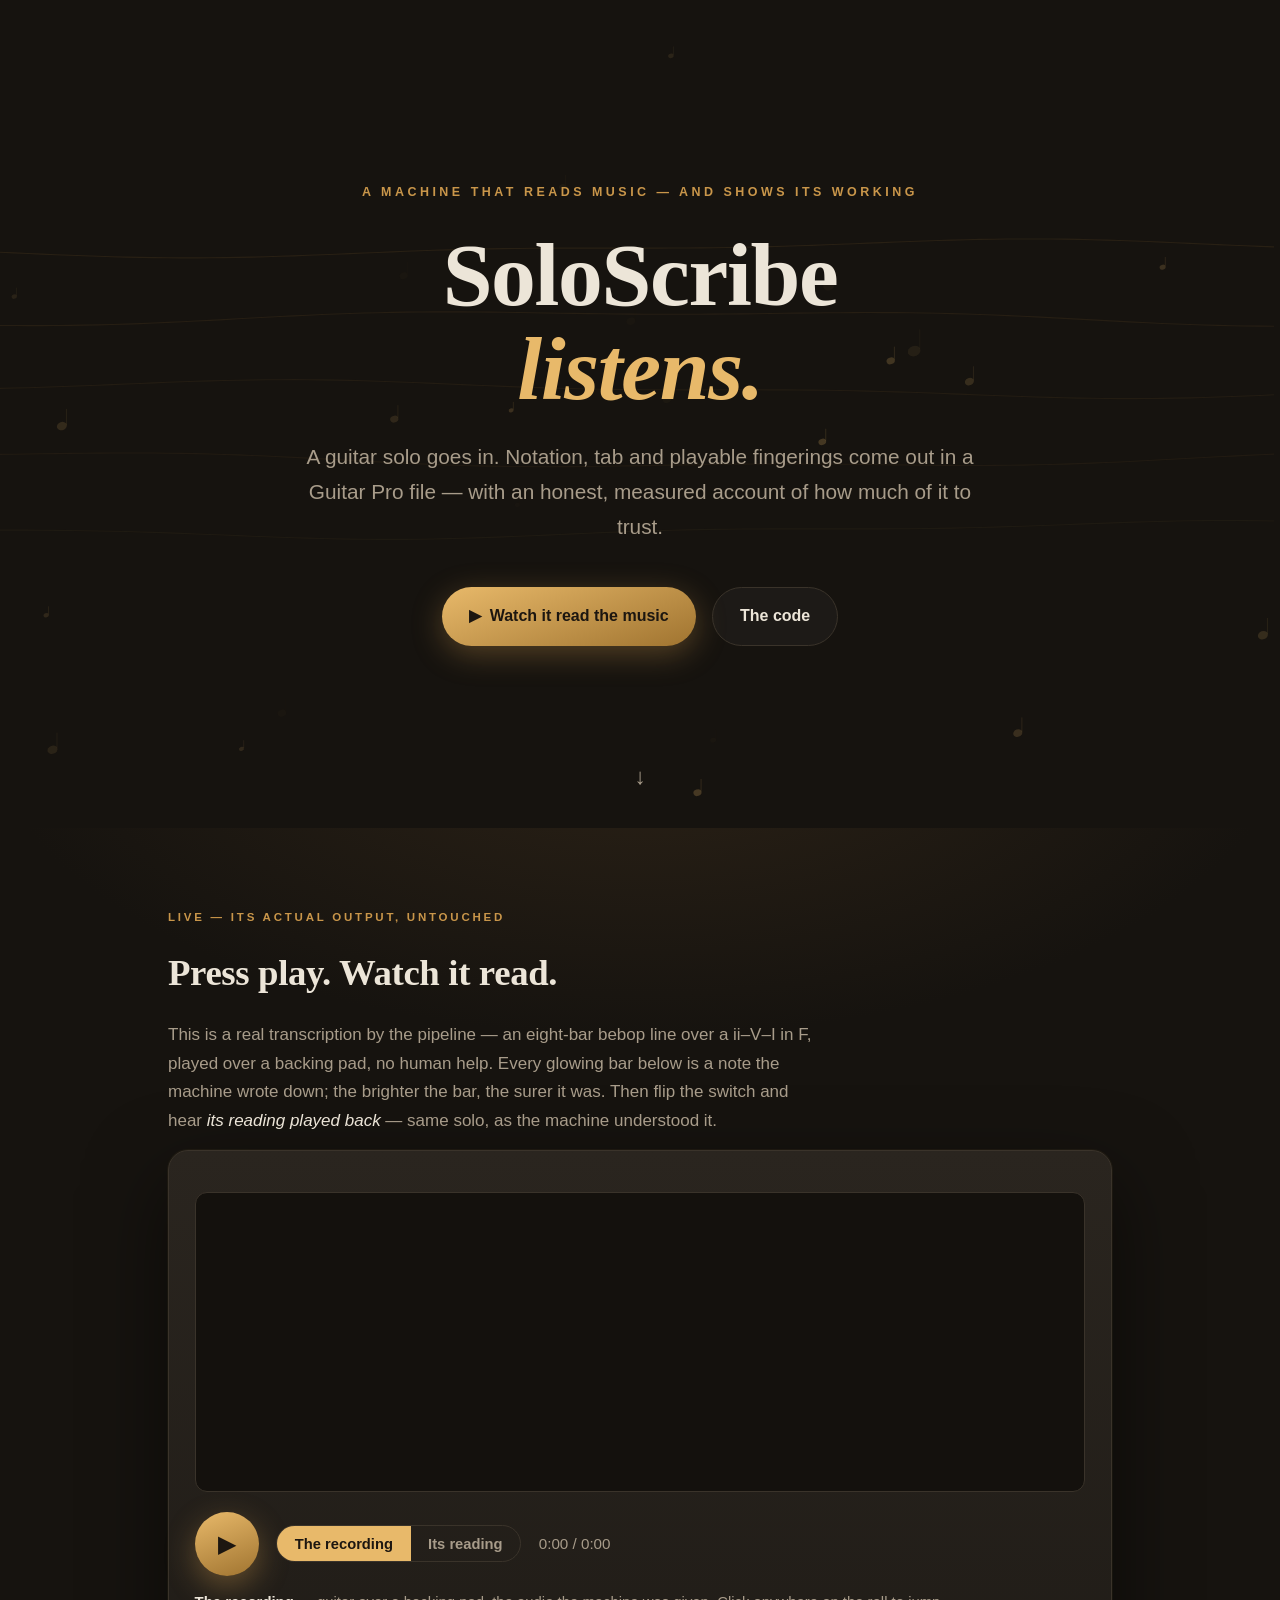
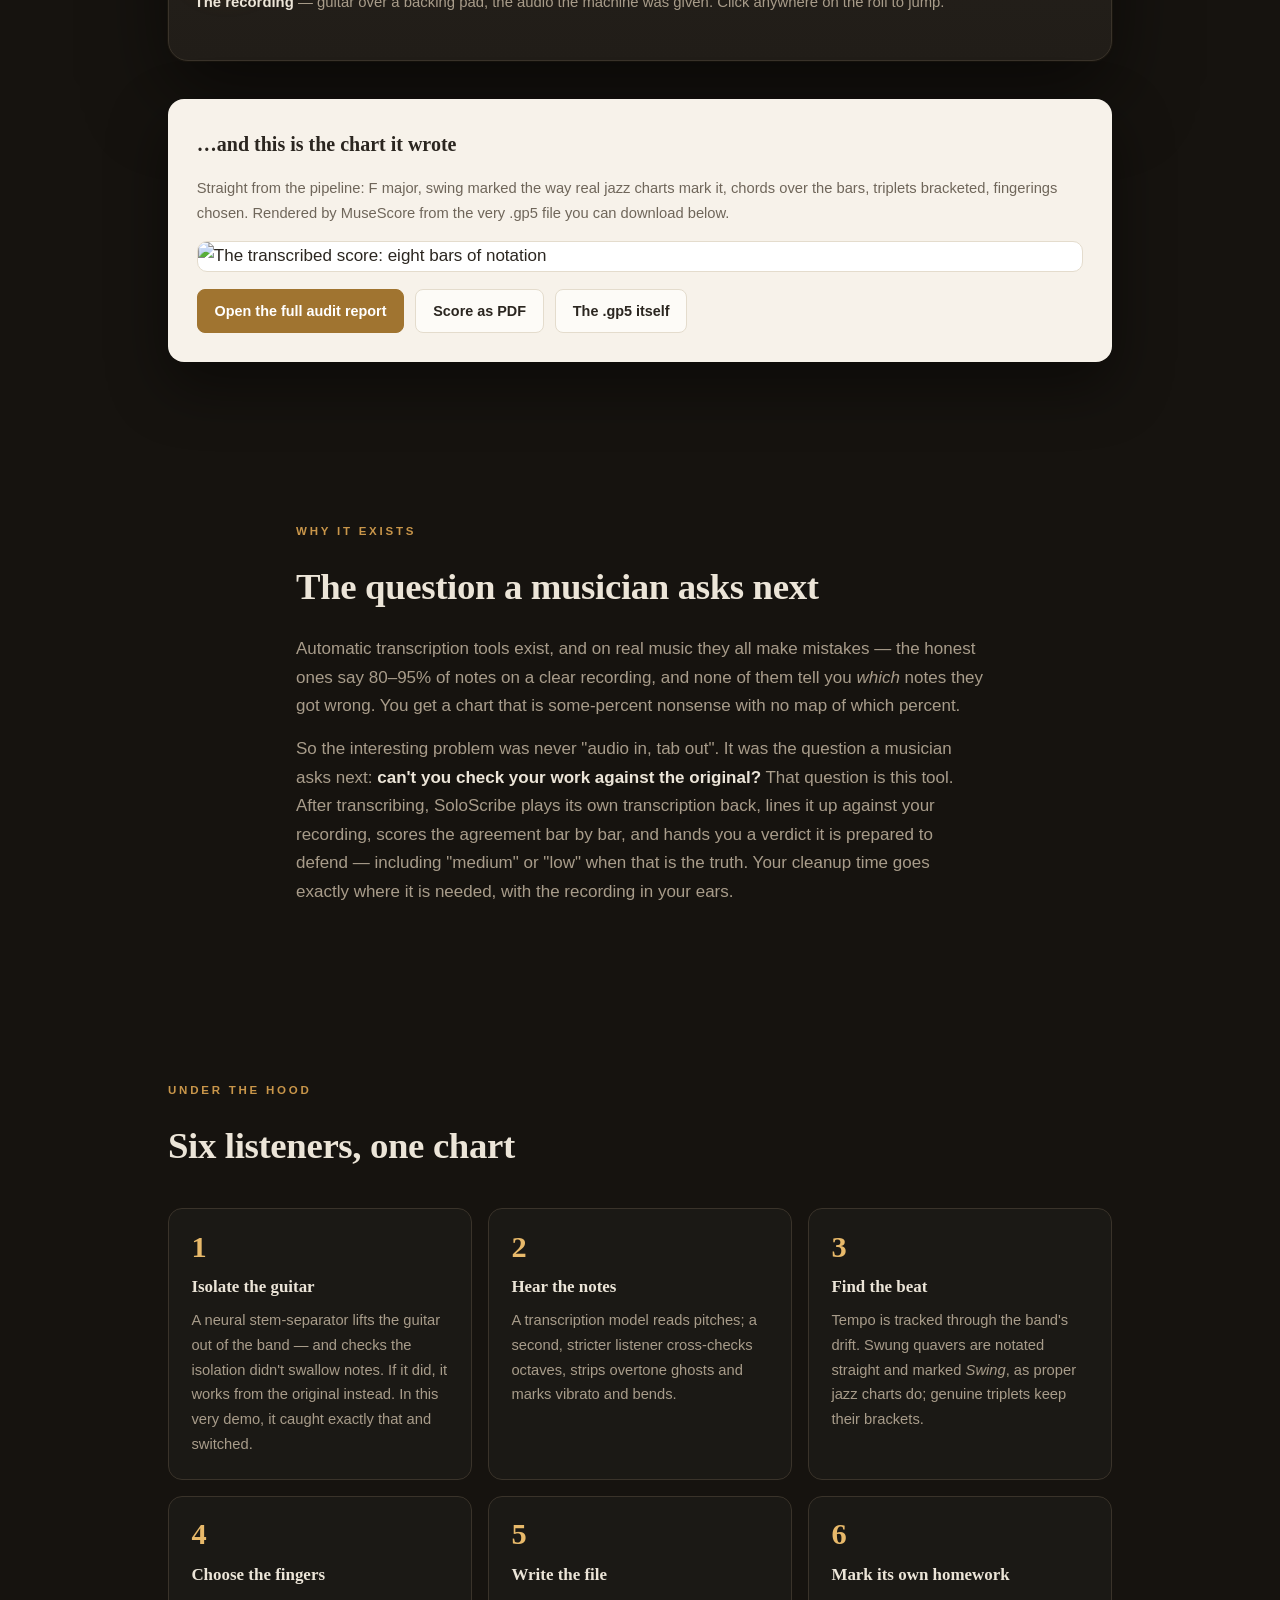
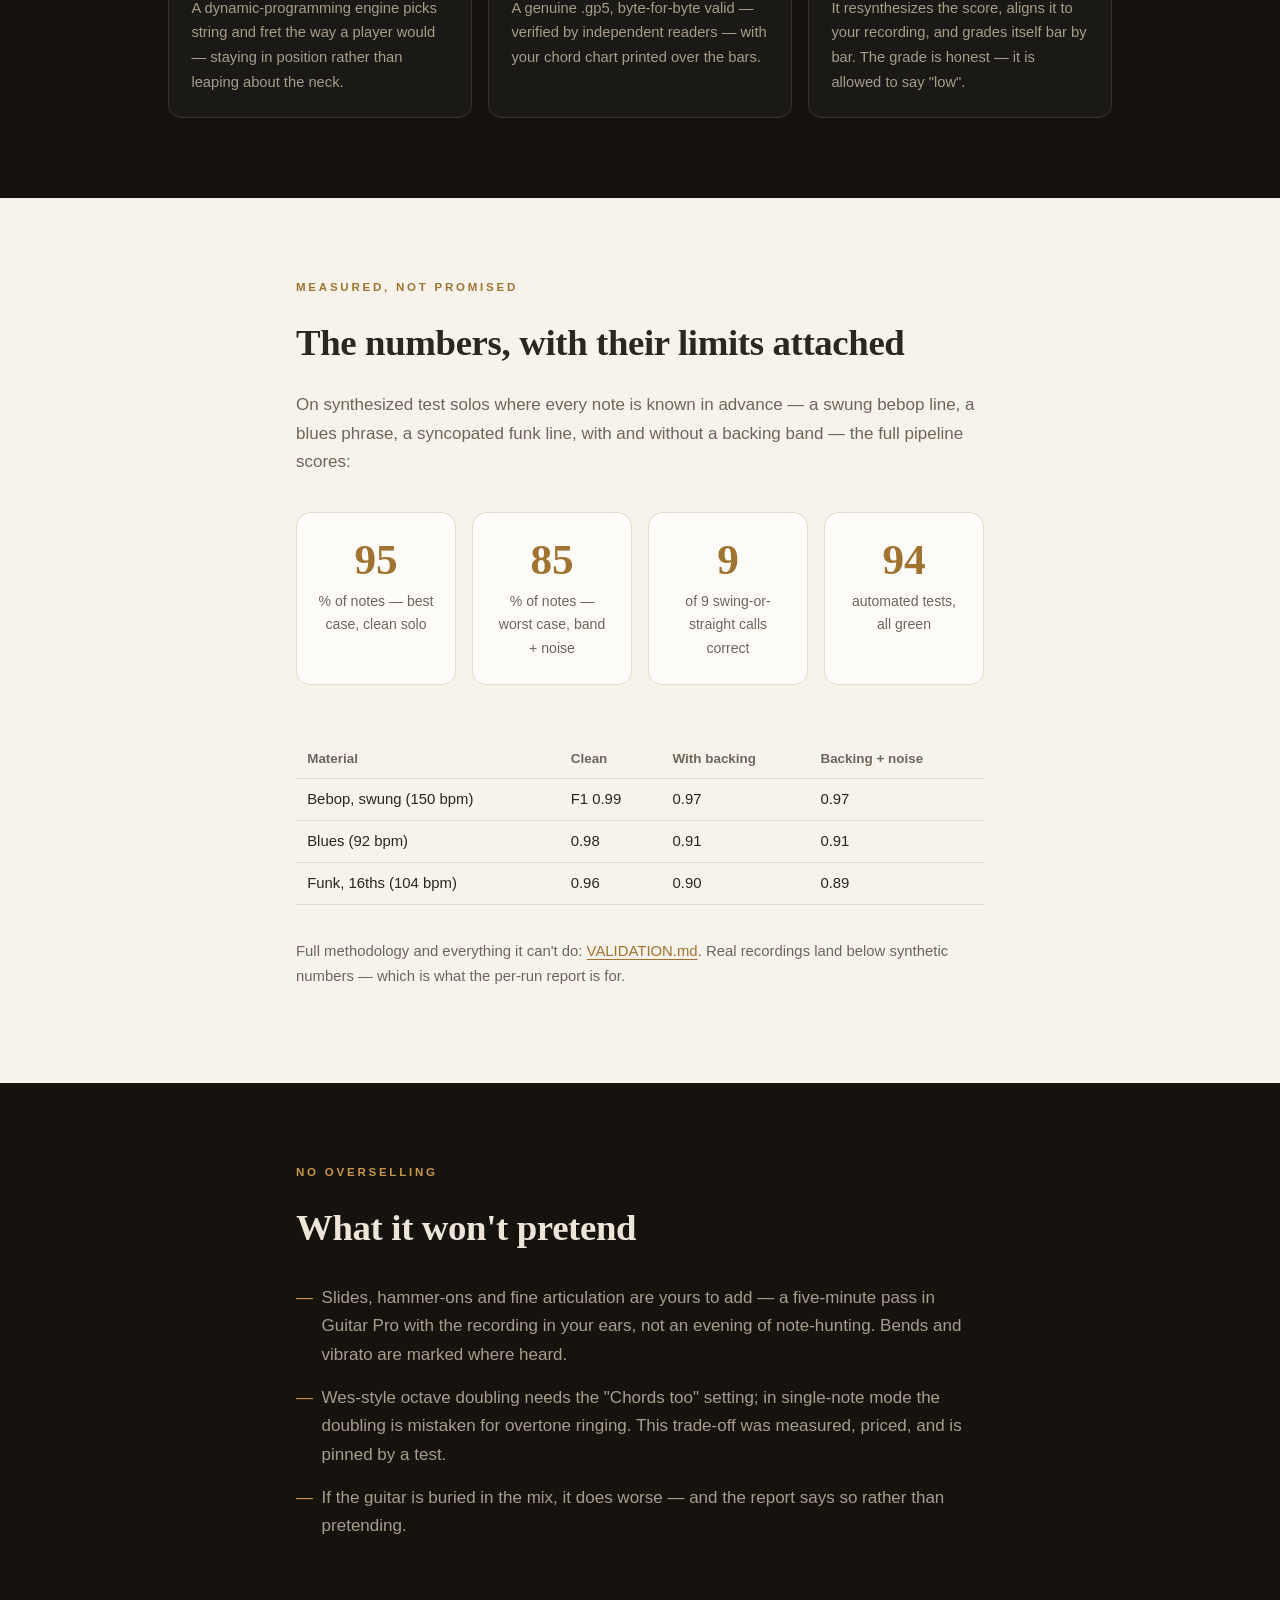
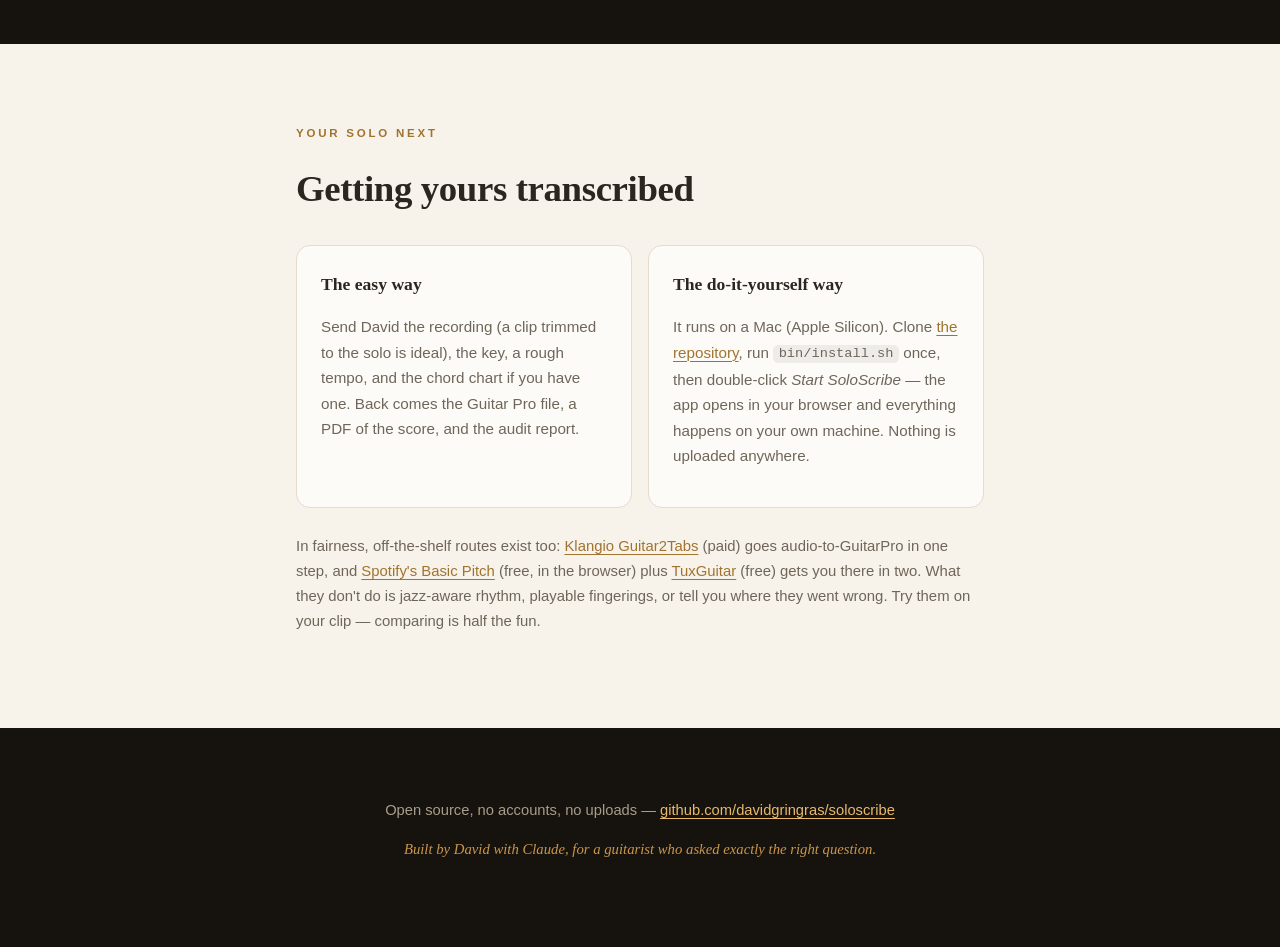
==== site/index.html @ d2bd397d "Stat grid fits four across at desktop widths Co-Authored-By: Claude Fable 5 <noreply@anthropic.com>" ====
<!DOCTYPE html>
<html lang="en-GB">
<head>
<meta charset="utf-8">
<meta name="viewport" content="width=device-width, initial-scale=1">
<title>SoloScribe — watch a machine read music</title>
<meta name="description" content="A guitar solo goes in. Notation, tab and an honest, measured account of how much to trust come out. Press play and watch it read the music.">
<meta property="og:title" content="SoloScribe — watch a machine read music">
<meta property="og:description" content="A guitar solo goes in. Notation, tab and an honest account of how much to trust come out. Press play and watch it read the music.">
<meta property="og:image" content="https://davidgringras.github.io/soloscribe/site/assets/og.png">
<meta property="og:type" content="website">
<meta name="twitter:card" content="summary_large_image">
<link rel="icon" href="data:image/svg+xml,%3Csvg xmlns='http://www.w3.org/2000/svg' viewBox='0 0 100 100'%3E%3Ctext y='80' font-size='80'%3E%F0%9F%8E%B8%3C/text%3E%3C/svg%3E">
<style>
  :root {
    --ink: #16130f;
    --ink2: #211d18;
    --ink3: #2a251f;
    --paper: #f7f2ea;
    --card: #fdfbf7;
    --text-d: #ece5d8;
    --muted-d: #a89c8a;
    --text-l: #2b2620;
    --muted-l: #6f665a;
    --brass: #c9964a;
    --brass-hi: #e8b96a;
    --brass-deep: #a07430;
    --line-d: #3a332a;
    --line-l: #e4dccd;
    --glow: rgba(232, 185, 106, 0.55);
  }
  * { margin: 0; padding: 0; box-sizing: border-box; }
  html { scroll-behavior: smooth; }
  body {
    background: var(--ink); color: var(--text-d);
    font: 17px/1.68 -apple-system, BlinkMacSystemFont, "Segoe UI", Roboto, sans-serif;
    -webkit-font-smoothing: antialiased;
    overflow-x: hidden;
  }
  h1, h2, h3, .serif { font-family: "Iowan Old Style", "Palatino", "Palatino Linotype", Georgia, serif; }
  a { color: var(--brass-hi); text-decoration-thickness: 1px; text-underline-offset: 3px; }

  /* ---------- hero ---------- */
  .hero {
    position: relative; min-height: 92vh;
    display: flex; flex-direction: column; justify-content: center;
    overflow: hidden;
  }
  #sky { position: absolute; inset: 0; width: 100%; height: 100%; }
  .hero-inner { position: relative; max-width: 60rem; margin: 0 auto; padding: 4rem 1.5rem; text-align: center; }
  .overline {
    letter-spacing: 0.28em; text-transform: uppercase; font-size: 0.78rem;
    color: var(--brass); margin-bottom: 1.6rem; font-weight: 600;
  }
  h1 {
    font-size: clamp(3rem, 9vw, 5.6rem); font-weight: 600; line-height: 1.04;
    letter-spacing: -0.015em; color: var(--text-d);
  }
  h1 .flourish { color: var(--brass-hi); font-style: italic; }
  .lede {
    font-size: clamp(1.05rem, 2.4vw, 1.3rem); color: var(--muted-d);
    max-width: 34em; margin: 1.6rem auto 0;
  }
  .hero-cta { margin-top: 2.6rem; display: flex; gap: 1rem; justify-content: center; flex-wrap: wrap; }
  .btn {
    display: inline-flex; align-items: center; gap: 0.6rem;
    padding: 0.95rem 1.7rem; border-radius: 999px; border: 1px solid var(--line-d);
    background: rgba(255,255,255,0.03); color: var(--text-d);
    font-weight: 650; font-size: 1rem; text-decoration: none; cursor: pointer;
    transition: transform 0.25s ease, box-shadow 0.25s ease, background 0.25s ease;
  }
  .btn:hover { transform: translateY(-2px); background: rgba(255,255,255,0.06); }
  .btn.primary {
    background: linear-gradient(160deg, var(--brass-hi), var(--brass-deep));
    border: none; color: #1c1610;
    box-shadow: 0 8px 30px rgba(201, 150, 74, 0.35);
  }
  .btn.primary:hover { box-shadow: 0 12px 40px rgba(201, 150, 74, 0.5); }
  .scroll-hint {
    position: absolute; bottom: 2rem; left: 50%; transform: translateX(-50%);
    color: var(--muted-d); font-size: 1.4rem; animation: bob 2.4s ease-in-out infinite;
  }
  @keyframes bob { 0%,100% { transform: translate(-50%, 0); } 50% { transform: translate(-50%, 8px); } }

  /* ---------- shared section chrome ---------- */
  section { position: relative; }
  .wrap { max-width: 46rem; margin: 0 auto; padding: 5rem 1.5rem; }
  .wrap.wide { max-width: 62rem; }
  h2 { font-size: clamp(1.7rem, 4vw, 2.3rem); font-weight: 600; margin-bottom: 1.1rem; letter-spacing: -0.01em; }
  .kicker {
    letter-spacing: 0.24em; text-transform: uppercase; font-size: 0.72rem;
    color: var(--brass); font-weight: 700; margin-bottom: 0.9rem;
  }
  p { margin: 0.9rem 0; color: var(--muted-d); }
  .light p { color: var(--muted-l); }
  strong { color: inherit; }
  .reveal { opacity: 0; transform: translateY(26px); transition: opacity 0.8s ease, transform 0.8s ease; }
  .reveal.on { opacity: 1; transform: none; }

  /* ---------- the stage ---------- */
  .stage-outer { background: radial-gradient(1200px 600px at 50% -10%, #2d2317 0%, var(--ink) 55%); }
  .stage {
    background: linear-gradient(180deg, var(--ink3), var(--ink2));
    border: 1px solid var(--line-d); border-radius: 20px;
    padding: 1.6rem 1.6rem 1.9rem;
    box-shadow: 0 30px 80px rgba(0,0,0,0.5), 0 0 0 1px rgba(232,185,106,0.05);
  }
  .chordrail { display: flex; gap: 0.5rem; flex-wrap: wrap; margin-bottom: 1rem; }
  .chord {
    font-family: "Iowan Old Style", Georgia, serif; font-weight: 700;
    padding: 0.28rem 0.85rem; border-radius: 8px; font-size: 0.98rem;
    color: var(--muted-d); background: rgba(255,255,255,0.04);
    border: 1px solid transparent; transition: all 0.25s ease;
  }
  .chord.on {
    color: #1c1610; background: var(--brass-hi); border-color: var(--brass-hi);
    box-shadow: 0 0 24px var(--glow); transform: translateY(-1px);
  }
  #roll { width: 100%; height: 300px; display: block; border-radius: 12px;
          background: #14110d; border: 1px solid var(--line-d); cursor: pointer; }
  .transport { display: flex; align-items: center; gap: 1.1rem; margin-top: 1.2rem; flex-wrap: wrap; }
  #playBtn {
    width: 64px; height: 64px; border-radius: 50%; border: none; cursor: pointer;
    background: linear-gradient(160deg, var(--brass-hi), var(--brass-deep));
    color: #1c1610; font-size: 1.5rem; display: flex; align-items: center; justify-content: center;
    box-shadow: 0 10px 30px rgba(201,150,74,0.4);
    transition: transform 0.2s ease, box-shadow 0.2s ease; flex: none;
  }
  #playBtn:hover { transform: scale(1.06); box-shadow: 0 14px 40px rgba(201,150,74,0.55); }
  #playBtn:disabled { opacity: 0.55; cursor: wait; }
  .abwrap { display: flex; border: 1px solid var(--line-d); border-radius: 999px; overflow: hidden; }
  .abwrap button {
    border: none; background: transparent; color: var(--muted-d);
    padding: 0.6rem 1.1rem; font-size: 0.92rem; font-weight: 650; cursor: pointer;
    transition: all 0.25s ease;
  }
  .abwrap button.on { background: var(--brass-hi); color: #1c1610; }
  #clock { font-variant-numeric: tabular-nums; color: var(--muted-d); font-size: 0.95rem; min-width: 5.5em; }
  .stage-cap { margin-top: 0.9rem; font-size: 0.93rem; color: var(--muted-d); }
  .stage-cap em { color: var(--text-d); font-style: normal; font-weight: 650; }

  /* ---------- the chart card ---------- */
  .chart-card {
    margin-top: 2.4rem; background: var(--paper); border-radius: 16px;
    padding: 1.8rem; color: var(--text-l);
    box-shadow: 0 24px 60px rgba(0,0,0,0.45);
  }
  .chart-card h3 { font-size: 1.25rem; margin-bottom: 0.4rem; }
  .chart-card .sub { color: var(--muted-l); font-size: 0.92rem; margin-bottom: 1rem; }
  .scorebox { overflow-x: auto; border: 1px solid var(--line-l); border-radius: 10px; background: #fff; }
  .scorebox img { display: block; width: 100%; min-width: 640px; height: auto; }
  .chart-links { display: flex; gap: 0.7rem; flex-wrap: wrap; margin-top: 1.1rem; }
  .chip {
    display: inline-block; padding: 0.55rem 1.05rem; border-radius: 8px;
    border: 1px solid var(--line-l); background: var(--card); color: var(--text-l);
    font-weight: 650; font-size: 0.9rem; text-decoration: none;
    transition: transform 0.2s ease, box-shadow 0.2s ease;
  }
  .chip:hover { transform: translateY(-2px); box-shadow: 0 8px 22px rgba(0,0,0,0.1); }
  .chip.gold { background: var(--brass-deep); border-color: var(--brass-deep); color: #fff; }

  /* ---------- pipeline cards ---------- */
  .steps-grid { display: grid; grid-template-columns: repeat(auto-fit, minmax(260px, 1fr)); gap: 1rem; margin-top: 2rem; }
  .step-card {
    background: rgba(255,255,255,0.025); border: 1px solid var(--line-d);
    border-radius: 14px; padding: 1.4rem;
    transition: transform 0.3s ease, border-color 0.3s ease, background 0.3s ease;
  }
  .step-card:hover { transform: translateY(-4px); border-color: rgba(232,185,106,0.4); background: rgba(255,255,255,0.045); }
  .step-card .num { color: var(--brass-hi); font-family: Georgia, serif; font-size: 1.9rem; font-weight: 700; line-height: 1; }
  .step-card h3 { font-size: 1.06rem; margin: 0.7rem 0 0.4rem; color: var(--text-d); }
  .step-card p { font-size: 0.92rem; margin: 0; }

  /* ---------- numbers ---------- */
  .light { background: var(--paper); color: var(--text-l); }
  .light h2 { color: var(--text-l); }
  .bignums { display: grid; grid-template-columns: repeat(auto-fit, minmax(150px, 1fr)); gap: 1rem; margin: 2.2rem 0; }
  .bignum { background: var(--card); border: 1px solid var(--line-l); border-radius: 14px; padding: 1.5rem 1.3rem; text-align: center; }
  .bignum .v { font-family: Georgia, serif; font-size: 2.7rem; font-weight: 700; color: var(--brass-deep); line-height: 1.05; font-variant-numeric: tabular-nums; }
  .bignum .l { color: var(--muted-l); font-size: 0.88rem; margin-top: 0.45rem; }
  table { border-collapse: collapse; width: 100%; margin: 1.2rem 0; font-size: 0.93rem; }
  th, td { text-align: left; padding: 0.5rem 0.7rem; border-bottom: 1px solid var(--line-l); }
  th { font-weight: 650; color: var(--muted-l); font-size: 0.84rem; }
  td.num { font-variant-numeric: tabular-nums; }
  .overflow { overflow-x: auto; }
  .quiet { color: var(--muted-l); font-size: 0.93rem; }
  .dark .quiet { color: var(--muted-d); }

  /* ---------- honesty ---------- */
  ul.plain { list-style: none; margin: 1rem 0; }
  ul.plain li { padding: 0.45rem 0 0.45rem 1.6rem; position: relative; color: var(--muted-d); }
  ul.plain li::before { content: "—"; position: absolute; left: 0; color: var(--brass); }
  .light ul.plain li { color: var(--muted-l); }

  /* ---------- get yours ---------- */
  .twocard { display: grid; grid-template-columns: repeat(auto-fit, minmax(280px, 1fr)); gap: 1rem; margin-top: 1.6rem; }
  .way {
    border: 1px solid var(--line-l); border-radius: 14px; padding: 1.5rem; background: var(--card);
  }
  .way h3 { font-size: 1.1rem; margin-bottom: 0.5rem; color: var(--text-l); }
  .way p { font-size: 0.95rem; }
  code { background: rgba(0,0,0,0.06); border-radius: 5px; padding: 0.1em 0.4em; font-size: 0.9em; }

  footer { padding: 3.5rem 1.5rem 4.5rem; text-align: center; color: var(--muted-d); font-size: 0.92rem; }
  footer .sig { font-family: Georgia, serif; font-style: italic; color: var(--brass); margin-top: 0.6rem; }

  @media (prefers-reduced-motion: reduce) {
    html { scroll-behavior: auto; }
    .reveal { opacity: 1; transform: none; transition: none; }
    .scroll-hint { animation: none; }
  }
  @media (max-width: 640px) {
    #roll { height: 220px; }
    .wrap { padding: 3.4rem 1.1rem; }
  }
</style>
</head>
<body>

<header class="hero">
  <canvas id="sky" aria-hidden="true"></canvas>
  <div class="hero-inner">
    <div class="overline">A machine that reads music — and shows its working</div>
    <h1>SoloScribe<br><span class="flourish">listens.</span></h1>
    <p class="lede">A guitar solo goes in. Notation, tab and playable fingerings
    come out in a Guitar Pro file — with an honest, measured account of how
    much of it to trust.</p>
    <div class="hero-cta">
      <a class="btn primary" href="#stage" id="ctaWatch">▶&nbsp; Watch it read the music</a>
      <a class="btn" href="https://github.com/davidgringras/soloscribe">The code</a>
    </div>
  </div>
  <div class="scroll-hint" aria-hidden="true">↓</div>
</header>

<section class="stage-outer dark" id="stage">
  <div class="wrap wide">
    <div class="kicker reveal">Live — its actual output, untouched</div>
    <h2 class="reveal">Press play. Watch it read.</h2>
    <p class="reveal" style="max-width:38em">This is a real transcription by the
    pipeline — an eight-bar bebop line over a ii–V–I in F, played over a
    backing pad, no human help. Every glowing bar below is a note the machine
    wrote down; the brighter the bar, the surer it was. Then flip the switch
    and hear <em style="color:var(--text-d)">its reading played back</em> —
    same solo, as the machine understood it.</p>

    <div class="stage reveal">
      <div class="chordrail" id="chordrail" aria-hidden="true"></div>
      <canvas id="roll" role="img" aria-label="Piano roll of the transcribed solo; notes light up in time with the audio"></canvas>
      <div class="transport">
        <button id="playBtn" aria-label="Play or pause the demo">▶</button>
        <div class="abwrap" role="group" aria-label="Choose what you hear">
          <button id="abA" class="on">The recording</button>
          <button id="abB">Its reading</button>
        </div>
        <span id="clock">0:00 / 0:00</span>
      </div>
      <p class="stage-cap" id="stageCap"><em>The recording</em> — guitar over a
      backing pad, the audio the machine was given. Click anywhere on the roll to
      jump.</p>
    </div>

    <div class="chart-card reveal">
      <h3 class="serif">…and this is the chart it wrote</h3>
      <p class="sub">Straight from the pipeline: F major, swing marked the way real
      jazz charts mark it, chords over the bars, triplets bracketed, fingerings
      chosen. Rendered by MuseScore from the very .gp5 file you can download below.</p>
      <div class="scorebox"><img src="https://davidgringras.github.io/soloscribe/site/assets/score-1.svg" alt="The transcribed score: eight bars of notation" loading="lazy"></div>
      <div class="chart-links">
        <a class="chip gold" href="https://davidgringras.github.io/soloscribe/site/report.html">Open the full audit report</a>
        <a class="chip" href="https://davidgringras.github.io/soloscribe/site/score.pdf">Score as PDF</a>
        <a class="chip" href="https://davidgringras.github.io/soloscribe/site/assets/demo.gp5" download>The .gp5 itself</a>
      </div>
    </div>
  </div>
</section>

<section class="dark">
  <div class="wrap">
    <div class="kicker reveal">Why it exists</div>
    <h2 class="reveal">The question a musician asks next</h2>
    <p class="reveal">Automatic transcription tools exist, and on real music they
    all make mistakes — the honest ones say 80–95% of notes on a clear
    recording, and none of them tell you <em>which</em> notes they got wrong.
    You get a chart that is some-percent nonsense with no map of which percent.</p>
    <p class="reveal">So the interesting problem was never "audio in, tab out".
    It was the question a musician asks next: <strong style="color:var(--text-d)">can't
    you check your work against the original?</strong> That question is this tool.
    After transcribing, SoloScribe plays its own transcription back, lines it up
    against your recording, scores the agreement bar by bar, and hands you a
    verdict it is prepared to defend — including "medium" or "low" when that is
    the truth. Your cleanup time goes exactly where it is needed, with the
    recording in your ears.</p>
  </div>
</section>

<section class="dark">
  <div class="wrap wide">
    <div class="kicker reveal">Under the hood</div>
    <h2 class="reveal">Six listeners, one chart</h2>
    <div class="steps-grid">
      <div class="step-card reveal"><div class="num">1</div><h3>Isolate the guitar</h3>
        <p>A neural stem-separator lifts the guitar out of the band — and checks
        the isolation didn't swallow notes. If it did, it works from the
        original instead. In this very demo, it caught exactly that and
        switched.</p></div>
      <div class="step-card reveal"><div class="num">2</div><h3>Hear the notes</h3>
        <p>A transcription model reads pitches; a second, stricter listener
        cross-checks octaves, strips overtone ghosts and marks vibrato and
        bends.</p></div>
      <div class="step-card reveal"><div class="num">3</div><h3>Find the beat</h3>
        <p>Tempo is tracked through the band's drift. Swung quavers are notated
        straight and marked <em>Swing</em>, as proper jazz charts do; genuine
        triplets keep their brackets.</p></div>
      <div class="step-card reveal"><div class="num">4</div><h3>Choose the fingers</h3>
        <p>A dynamic-programming engine picks string and fret the way a player
        would — staying in position rather than leaping about the neck.</p></div>
      <div class="step-card reveal"><div class="num">5</div><h3>Write the file</h3>
        <p>A genuine .gp5, byte-for-byte valid — verified by independent readers
        — with your chord chart printed over the bars.</p></div>
      <div class="step-card reveal"><div class="num">6</div><h3>Mark its own homework</h3>
        <p>It resynthesizes the score, aligns it to your recording, and grades
        itself bar by bar. The grade is honest — it is allowed to say "low".</p></div>
    </div>
  </div>
</section>

<section class="light">
  <div class="wrap">
    <div class="kicker reveal" style="color:var(--brass-deep)">Measured, not promised</div>
    <h2 class="reveal">The numbers, with their limits attached</h2>
    <p class="reveal">On synthesized test solos where every note is known in
    advance — a swung bebop line, a blues phrase, a syncopated funk line, with
    and without a backing band — the full pipeline scores:</p>
    <div class="bignums reveal">
      <div class="bignum"><div class="v" data-count="99">0</div><div class="l">% of notes — best case, clean solo</div></div>
      <div class="bignum"><div class="v" data-count="89">0</div><div class="l">% of notes — worst case, band + noise</div></div>
      <div class="bignum"><div class="v" data-count="9">0</div><div class="l">of 9 swing-or-straight calls correct</div></div>
      <div class="bignum"><div class="v" data-count="98">0</div><div class="l">automated tests, all green</div></div>
    </div>
    <div class="overflow reveal">
    <table>
      <tr><th>Material</th><th>Clean</th><th>With backing</th><th>Backing + noise</th></tr>
      <tr><td>Bebop, swung (150 bpm)</td><td class="num">F1&nbsp;0.99</td><td class="num">0.97</td><td class="num">0.97</td></tr>
      <tr><td>Blues (92 bpm)</td><td class="num">0.98</td><td class="num">0.91</td><td class="num">0.91</td></tr>
      <tr><td>Funk, 16ths (104 bpm)</td><td class="num">0.96</td><td class="num">0.90</td><td class="num">0.89</td></tr>
    </table>
    </div>
    <p class="quiet reveal">Full methodology and everything it can't do:
    <a href="https://github.com/davidgringras/soloscribe/blob/main/docs/VALIDATION.md" style="color:var(--brass-deep)">VALIDATION.md</a>.
    Real recordings land below synthetic numbers — which is what the per-run
    report is for.</p>
  </div>
</section>

<section class="dark">
  <div class="wrap">
    <div class="kicker reveal">No overselling</div>
    <h2 class="reveal">What it won't pretend</h2>
    <ul class="plain">
      <li class="reveal">Slides, hammer-ons and fine articulation are yours to
        add — a five-minute pass in Guitar Pro with the recording in your ears,
        not an evening of note-hunting. Bends and vibrato are marked where heard.</li>
      <li class="reveal">Wes-style octave doubling needs the "Chords too"
        setting; in single-note mode the doubling is mistaken for overtone
        ringing. This trade-off was measured, priced, and is pinned by a test.</li>
      <li class="reveal">If the guitar is buried in the mix, it does worse —
        and the report says so rather than pretending.</li>
    </ul>
  </div>
</section>

<section class="light">
  <div class="wrap">
    <div class="kicker reveal" style="color:var(--brass-deep)">Your solo next</div>
    <h2 class="reveal">Getting yours transcribed</h2>
    <div class="twocard">
      <div class="way reveal">
        <h3>The easy way</h3>
        <p>Send David the recording (a clip trimmed to the solo is ideal), the
        key, a rough tempo, and the chord chart if you have one. Back comes the
        Guitar Pro file, a PDF of the score, and the audit report.</p>
      </div>
      <div class="way reveal">
        <h3>The do-it-yourself way</h3>
        <p>It runs on a Mac (Apple Silicon). Clone
        <a href="https://github.com/davidgringras/soloscribe" style="color:var(--brass-deep)">the repository</a>,
        run <code>bin/install.sh</code> once, then double-click
        <em>Start&nbsp;SoloScribe</em> — the app opens in your browser and
        everything happens on your own machine. Nothing is uploaded anywhere.</p>
      </div>
    </div>
    <p class="quiet reveal" style="margin-top:1.6rem">In fairness, off-the-shelf
    routes exist too: <a href="https://klang.io/guitar2tabs/" style="color:var(--brass-deep)">Klangio Guitar2Tabs</a>
    (paid) goes audio-to-GuitarPro in one step, and
    <a href="https://basicpitch.spotify.com" style="color:var(--brass-deep)">Spotify's Basic Pitch</a> (free, in the
    browser) plus <a href="https://github.com/helge17/tuxguitar" style="color:var(--brass-deep)">TuxGuitar</a> (free)
    gets you there in two. What they don't do is jazz-aware rhythm, playable
    fingerings, or tell you where they went wrong. Try them on your clip —
    comparing is half the fun.</p>
  </div>
</section>

<footer class="dark">
  <p>Open source, no accounts, no uploads —
  <a href="https://github.com/davidgringras/soloscribe">github.com/davidgringras/soloscribe</a></p>
  <p class="sig">Built by David with Claude, for a guitarist who asked exactly
  the right question.</p>
</footer>

<script>
(function () {
  "use strict";
  const ASSETS = "https://davidgringras.github.io/soloscribe/site/assets/";
  const reduced = window.matchMedia("(prefers-reduced-motion: reduce)").matches;

  /* ---------- scroll reveals ---------- */
  const io = new IntersectionObserver((es) => {
    es.forEach((e) => { if (e.isIntersecting) { e.target.classList.add("on"); io.unobserve(e.target); } });
  }, { threshold: 0.12 });
  document.querySelectorAll(".reveal").forEach((el, i) => {
    el.style.transitionDelay = (i % 6) * 0.07 + "s";
    io.observe(el);
  });

  /* ---------- animated counters ---------- */
  const cio = new IntersectionObserver((es) => {
    es.forEach((e) => {
      if (!e.isIntersecting) return;
      cio.unobserve(e.target);
      const el = e.target, target = +el.dataset.count, t0 = performance.now();
      (function tick(t) {
        const k = Math.min(1, (t - t0) / 1200), ease = 1 - Math.pow(1 - k, 3);
        el.textContent = Math.round(target * ease);
        if (k < 1) requestAnimationFrame(tick);
      })(t0);
    });
  }, { threshold: 0.6 });
  document.querySelectorAll("[data-count]").forEach((el) => cio.observe(el));

  /* ---------- hero sky: drifting staff + floating notes ---------- */
  const sky = document.getElementById("sky"), sctx = sky.getContext("2d");
  let W = 0, H = 0, DPR = Math.min(2, window.devicePixelRatio || 1);
  function sizeSky() {
    W = sky.clientWidth; H = sky.clientHeight;
    sky.width = W * DPR; sky.height = H * DPR; sctx.setTransform(DPR, 0, 0, DPR, 0, 0);
  }
  sizeSky(); addEventListener("resize", sizeSky);
  const motes = Array.from({ length: 26 }, () => ({
    x: Math.random(), y: Math.random(), r: 2 + Math.random() * 3.2,
    vy: 0.006 + Math.random() * 0.014, ph: Math.random() * Math.PI * 2,
  }));
  let skyOn = true;
  new IntersectionObserver((es) => { skyOn = es[0].isIntersecting; }).observe(sky);
  function drawSky(t) {
    requestAnimationFrame(drawSky);
    if (!skyOn || reduced) return;
    const s = t / 1000;
    sctx.clearRect(0, 0, W, H);
    for (let i = 0; i < 5; i++) {
      const base = H * (0.30 + i * 0.085);
      sctx.beginPath();
      for (let x = 0; x <= W; x += 14) {
        const y = base + Math.sin(x / 260 + s * 0.35 + i * 1.4) * 7
                       + Math.sin(x / 90 - s * 0.22 + i) * 2.5;
        x === 0 ? sctx.moveTo(x, y) : sctx.lineTo(x, y);
      }
      sctx.strokeStyle = "rgba(201,150,74," + (0.10 - i * 0.012) + ")";
      sctx.lineWidth = 1.1; sctx.stroke();
    }
    for (const m of motes) {
      m.y -= m.vy / 60; if (m.y < -0.05) { m.y = 1.05; m.x = Math.random(); }
      const tw = 0.35 + 0.3 * Math.sin(s * 1.7 + m.ph);
      sctx.beginPath();
      sctx.ellipse(m.x * W, m.y * H, m.r * 1.25, m.r, -0.35, 0, Math.PI * 2);
      sctx.fillStyle = "rgba(232,185,106," + tw * 0.35 + ")"; sctx.fill();
      sctx.beginPath();
      sctx.moveTo(m.x * W + m.r * 1.1, m.y * H - m.r * 0.35);
      sctx.lineTo(m.x * W + m.r * 1.1, m.y * H - m.r * 4.2);
      sctx.strokeStyle = "rgba(232,185,106," + tw * 0.22 + ")";
      sctx.lineWidth = 1; sctx.stroke();
    }
  }
  requestAnimationFrame(drawSky);

  /* ---------- the stage ---------- */
  const roll = document.getElementById("roll"), rctx = roll.getContext("2d");
  const playBtn = document.getElementById("playBtn");
  const abA = document.getElementById("abA"), abB = document.getElementById("abB");
  const clock = document.getElementById("clock"), cap = document.getElementById("stageCap");
  const rail = document.getElementById("chordrail");

  let DATA = null, DUR = 0, bars = [];
  let ac = null, bufs = { A: null, B: null }, src = null, gain = null;
  let mode = "A", playing = false, startCtx = 0, offset = 0, ready = false, loading = false;

  fetch(ASSETS + "demo-notes.json").then((r) => r.json()).then((d) => {
    DATA = d;
    const bpb = d.beats_per_bar;
    for (let i = 0; i + bpb < d.beats.length && i / bpb < d.chords.length; i += bpb)
      bars.push({ t0: d.beats[i], t1: d.beats[i + bpb], chord: d.chords[i / bpb] || "" });
    for (const b of bars) {
      const el = document.createElement("span");
      el.className = "chord"; el.textContent = b.chord || "·"; rail.appendChild(el);
    }
    DUR = Math.max.apply(null, d.notes.map((n) => n.t + n.d)) + 0.8;
    sizeRoll(); drawRoll(0);
    clock.textContent = fmt(0) + " / " + fmt(DUR);
  });

  function sizeRoll() {
    const w = roll.clientWidth, h = roll.clientHeight;
    roll.width = w * DPR; roll.height = h * DPR; rctx.setTransform(DPR, 0, 0, DPR, 0, 0);
  }
  addEventListener("resize", () => { sizeRoll(); drawRoll(pos()); });

  const PAD_L = 34, PAD_R = 14, PAD_T = 16, PAD_B = 22;
  function xOf(t) { return PAD_L + (t / DUR) * (roll.clientWidth - PAD_L - PAD_R); }
  function drawRoll(now) {
    if (!DATA) return;
    const w = roll.clientWidth, h = roll.clientHeight;
    rctx.clearRect(0, 0, w, h);
    const lo = Math.min.apply(null, DATA.notes.map((n) => n.p)) - 2;
    const hi = Math.max.apply(null, DATA.notes.map((n) => n.p)) + 2;
    const yOf = (p) => PAD_T + (1 - (p - lo) / (hi - lo)) * (h - PAD_T - PAD_B);
    const nh = Math.max(4, (h - PAD_T - PAD_B) / (hi - lo) * 0.82);

    DATA.beats.forEach((b, i) => {
      if (b > DUR) return;
      const isBar = i % DATA.beats_per_bar === 0;
      rctx.strokeStyle = isBar ? "rgba(232,185,106,0.22)" : "rgba(255,255,255,0.06)";
      rctx.lineWidth = isBar ? 1.4 : 1;
      rctx.beginPath(); rctx.moveTo(xOf(b), PAD_T - 6); rctx.lineTo(xOf(b), h - PAD_B + 6); rctx.stroke();
      if (isBar && i / DATA.beats_per_bar < bars.length) {
        rctx.fillStyle = "rgba(232,185,106,0.5)"; rctx.font = "11px sans-serif";
        rctx.fillText(String(i / DATA.beats_per_bar + 1), xOf(b) + 4, PAD_T + 4);
      }
    });

    for (const n of DATA.notes) {
      const x = xOf(n.t), wN = Math.max(5, xOf(n.t + n.d) - x - 1.5), y = yOf(n.p);
      const sounding = playing && now >= n.t && now <= n.t + n.d;
      const played = now > n.t + n.d;
      const alpha = 0.28 + 0.5 * n.c + (played ? 0.12 : 0);
      if (sounding) {
        rctx.shadowColor = "rgba(232,185,106,0.9)"; rctx.shadowBlur = 16;
        rctx.fillStyle = "#ffe9c4";
      } else {
        rctx.shadowBlur = 0;
        rctx.fillStyle = "rgba(201,150,74," + alpha + ")";
      }
      rr(rctx, x, y - nh / 2, wN, nh, 3); rctx.fill();
      rctx.shadowBlur = 0;
    }

    if (now > 0 || playing) {
      const x = xOf(Math.min(now, DUR));
      const g = rctx.createLinearGradient(x - 8, 0, x + 8, 0);
      g.addColorStop(0, "rgba(232,185,106,0)"); g.addColorStop(0.5, "rgba(232,185,106,0.85)"); g.addColorStop(1, "rgba(232,185,106,0)");
      rctx.fillStyle = g; rctx.fillRect(x - 8, PAD_T - 8, 16, h - PAD_T - PAD_B + 16);
      rctx.strokeStyle = "#ffe9c4"; rctx.lineWidth = 1.6;
      rctx.beginPath(); rctx.moveTo(x, PAD_T - 8); rctx.lineTo(x, h - PAD_B + 8); rctx.stroke();
    }

    let active = -1;
    bars.forEach((b, i) => { if (now >= b.t0 && now < b.t1) active = i; });
    Array.prototype.forEach.call(rail.children, (el, i) =>
      el.classList.toggle("on", i === active && playing));
  }
  function rr(c, x, y, w, h, r) {
    r = Math.min(r, w / 2, h / 2);
    c.beginPath();
    c.moveTo(x + r, y); c.arcTo(x + w, y, x + w, y + h, r); c.arcTo(x + w, y + h, x, y + h, r);
    c.arcTo(x, y + h, x, y, r); c.arcTo(x, y, x + w, y, r); c.closePath();
  }

  function fmt(s) { s = Math.max(0, s); return Math.floor(s / 60) + ":" + String(Math.floor(s % 60)).padStart(2, "0"); }
  function pos() { return playing && ac ? Math.min(DUR, offset + ac.currentTime - startCtx) : offset; }

  async function ensureAudio() {
    if (ready || loading) return ready;
    loading = true; playBtn.disabled = true; playBtn.textContent = "…";
    try {
      ac = new (window.AudioContext || window.webkitAudioContext)();
      const parts = await Promise.all(
        ["demo-original.mp3", "demo-machine.mp3"].map((f) =>
          fetch(ASSETS + f).then((r) => r.arrayBuffer()).then((ab) => ac.decodeAudioData(ab))
        )
      );
      bufs.A = parts[0]; bufs.B = parts[1]; ready = true;
    } catch (e) {
      cap.innerHTML = "The demo audio couldn't load on this connection — the " +
        "<a href='https://davidgringras.github.io/soloscribe/site/report.html'>full report</a> has the same players.";
    }
    playBtn.disabled = false; playBtn.textContent = "▶"; loading = false;
    return ready;
  }

  function startAt(off) {
    stopSrc();
    src = ac.createBufferSource(); gain = ac.createGain();
    src.buffer = bufs[mode]; src.connect(gain); gain.connect(ac.destination);
    gain.gain.setValueAtTime(0.0001, ac.currentTime);
    gain.gain.exponentialRampToValueAtTime(1, ac.currentTime + 0.03);
    src.start(0, Math.max(0, off));
    startCtx = ac.currentTime; offset = off; playing = true;
    playBtn.textContent = "❚❚";
    src.onended = () => {
      if (playing && pos() >= DUR - 0.05) {
        playing = false; offset = 0; playBtn.textContent = "▶";
        drawRoll(0); clock.textContent = fmt(0) + " / " + fmt(DUR);
      }
    };
    loop();
  }
  function stopSrc() {
    if (src) {
      try {
        gain.gain.setTargetAtTime(0.0001, ac.currentTime, 0.012);
        src.stop(ac.currentTime + 0.04);
      } catch (e) {}
      src = null;
    }
  }
  function pause() { offset = pos(); playing = false; stopSrc(); playBtn.textContent = "▶"; }

  function loop() {
    if (!playing) return;
    const t = pos();
    drawRoll(t);
    clock.textContent = fmt(t) + " / " + fmt(DUR);
    if (t < DUR) requestAnimationFrame(loop);
  }

  playBtn.addEventListener("click", async () => {
    if (!DATA) return;
    if (playing) { pause(); return; }
    if (!(await ensureAudio())) return;
    if (ac.state === "suspended") await ac.resume();
    startAt(offset >= DUR - 0.05 ? 0 : offset);
  });

  function setMode(m) {
    mode = m;
    abA.classList.toggle("on", m === "A"); abB.classList.toggle("on", m === "B");
    cap.innerHTML = m === "A"
      ? "<em>The recording</em> — guitar over a backing pad, the audio the machine was given. Click anywhere on the roll to jump."
      : "<em>Its reading</em> — the machine replays exactly what it wrote down, note for note, on the same grid. What you hear matching is the accuracy.";
    if (playing && ready) startAt(pos());
  }
  abA.addEventListener("click", () => setMode("A"));
  abB.addEventListener("click", () => setMode("B"));

  roll.addEventListener("click", async (e) => {
    if (!DATA) return;
    const rect = roll.getBoundingClientRect();
    const t = Math.max(0, Math.min(DUR,
      ((e.clientX - rect.left - PAD_L) / (rect.width - PAD_L - PAD_R)) * DUR));
    if (!(await ensureAudio())) return;
    if (ac.state === "suspended") await ac.resume();
    startAt(t);
  });

  document.getElementById("ctaWatch").addEventListener("click", () => {
    setTimeout(async () => {
      if (!playing && DATA && (await ensureAudio())) {
        if (ac.state === "suspended") await ac.resume();
        startAt(0);
      }
    }, 650);
  });
})();
</script>
</body>
</html>
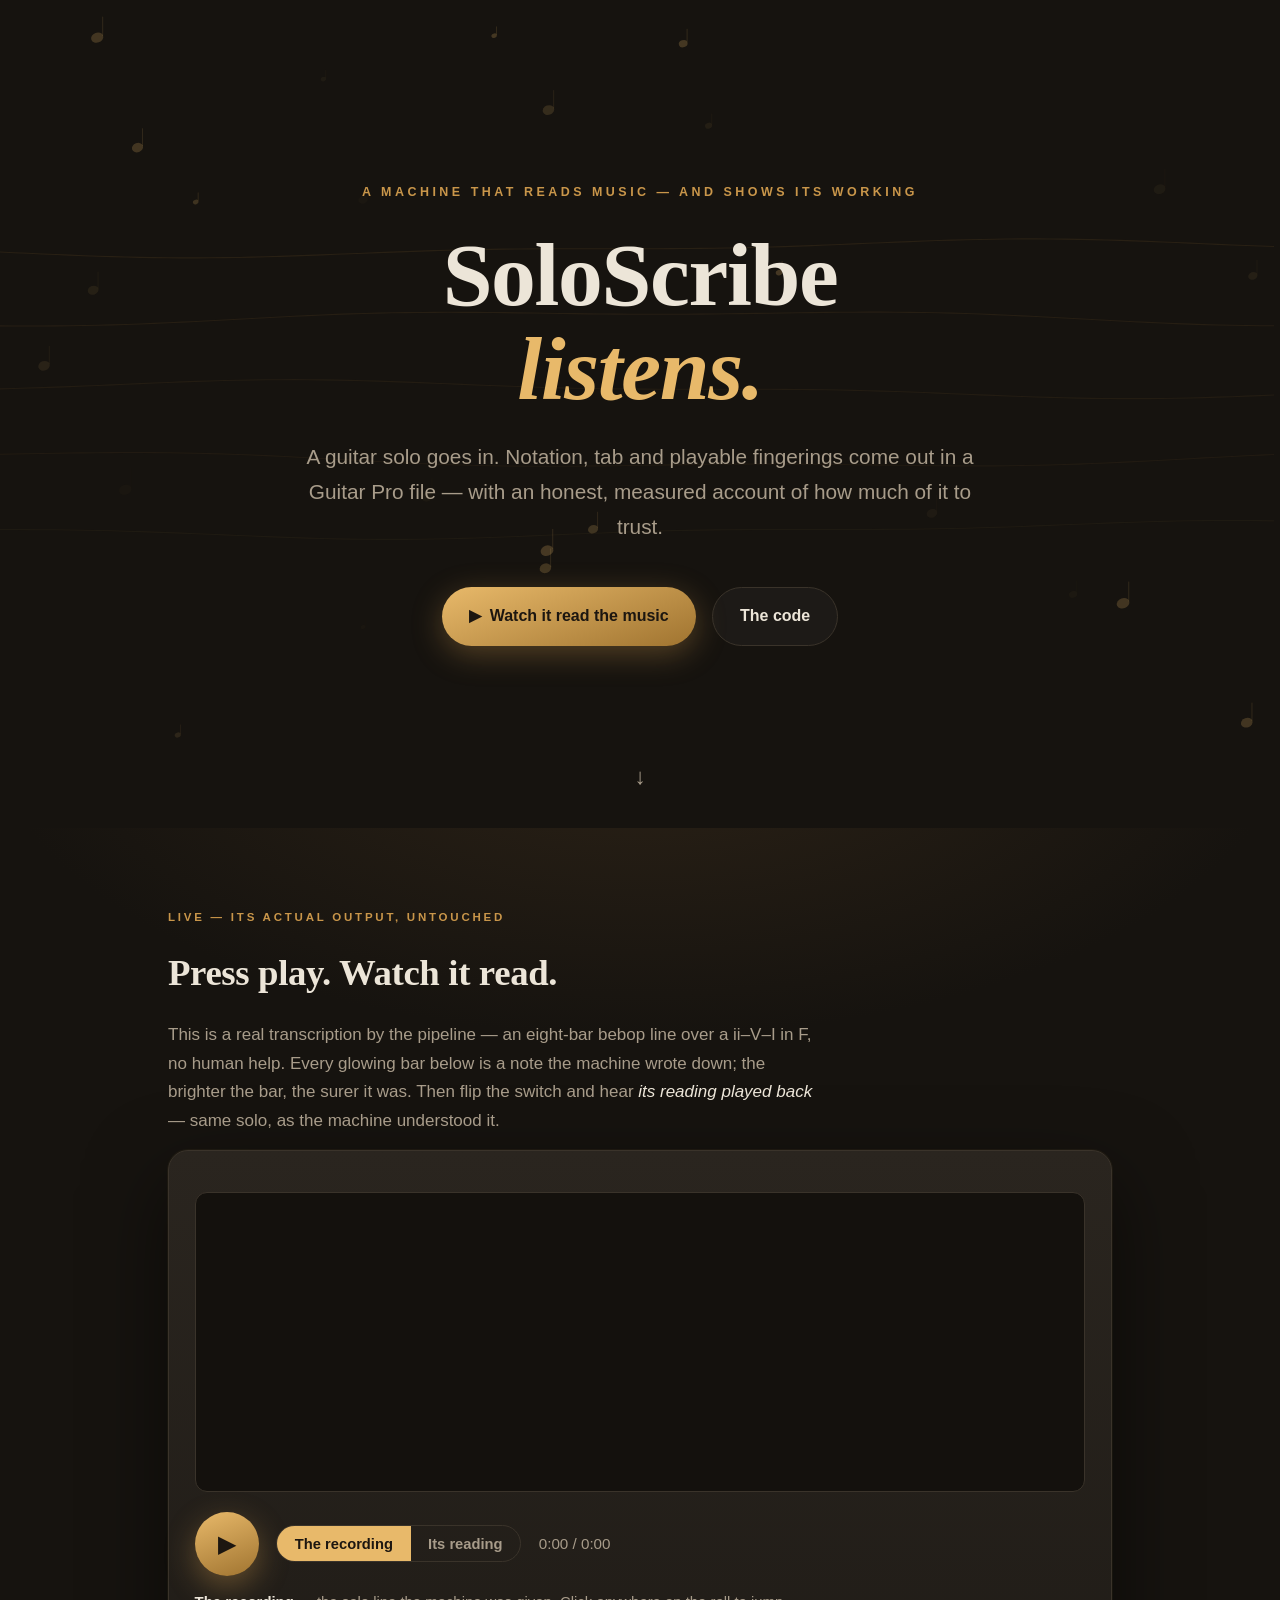
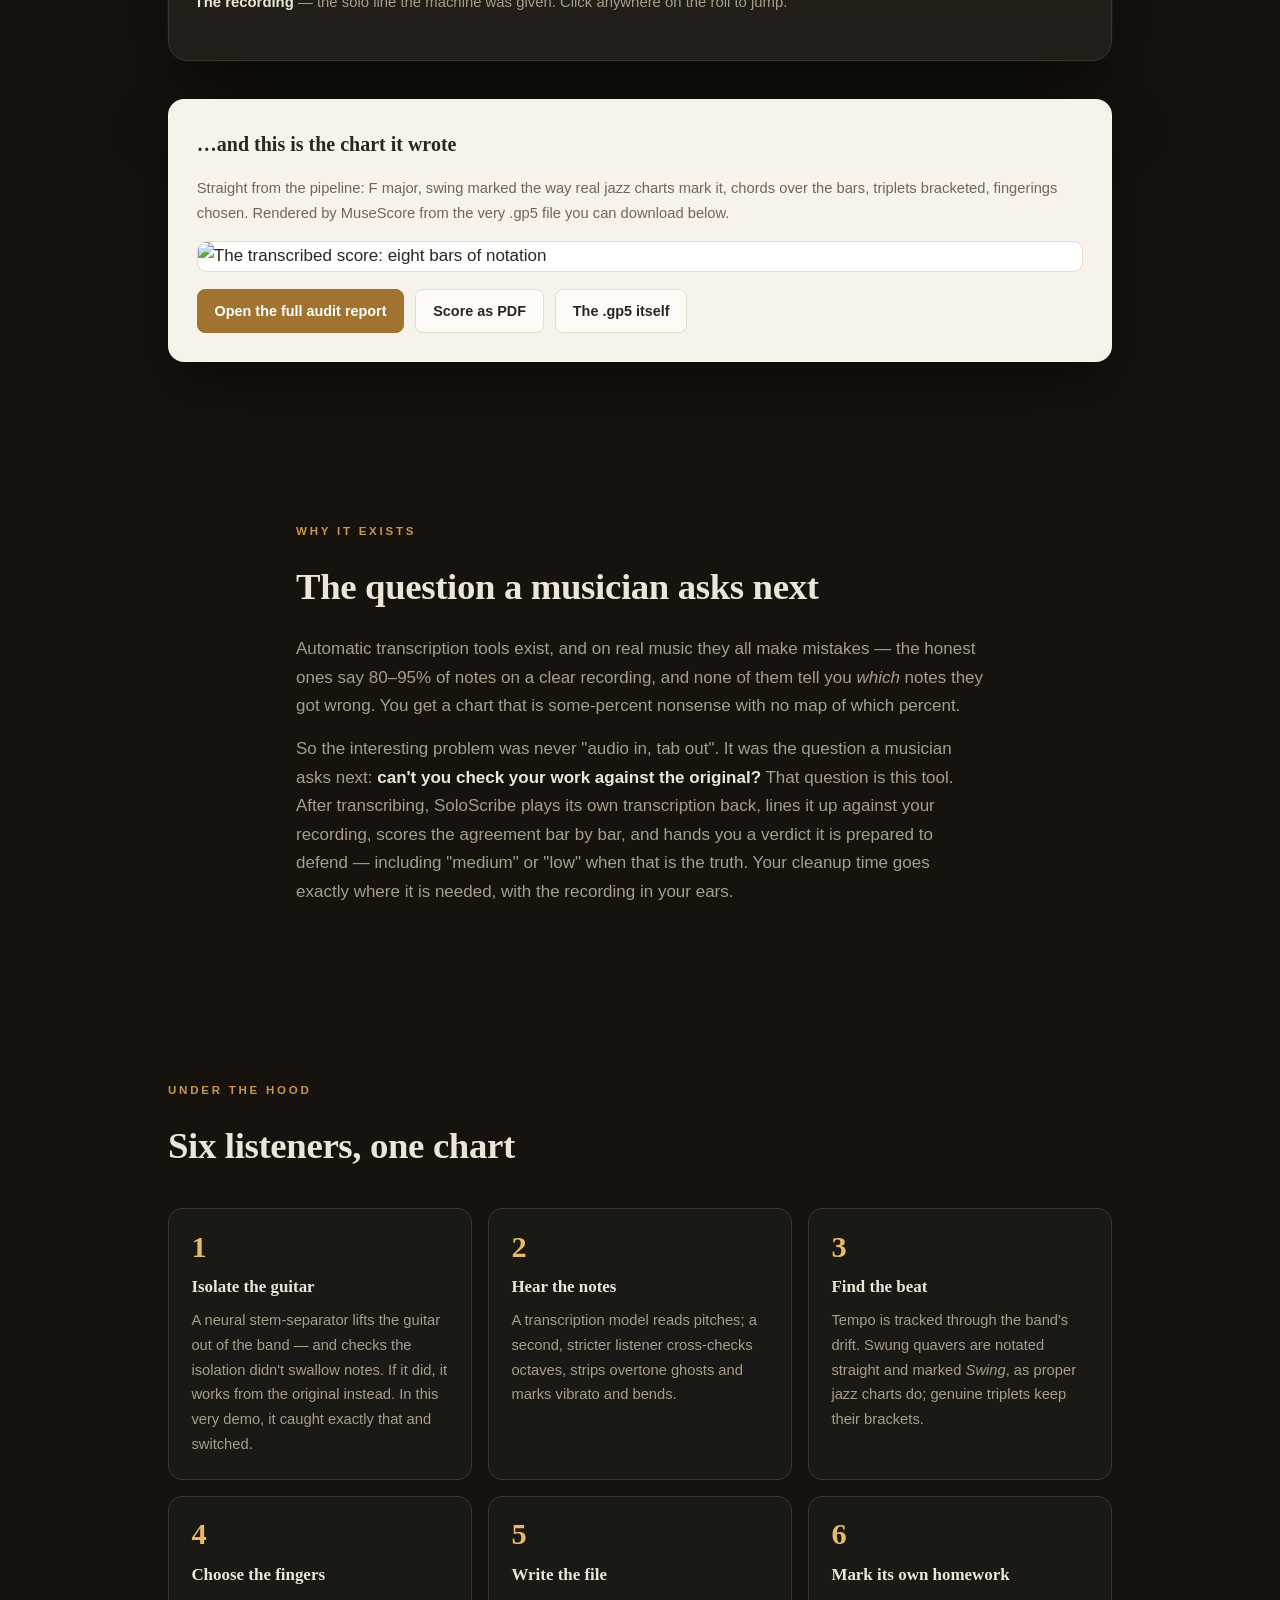
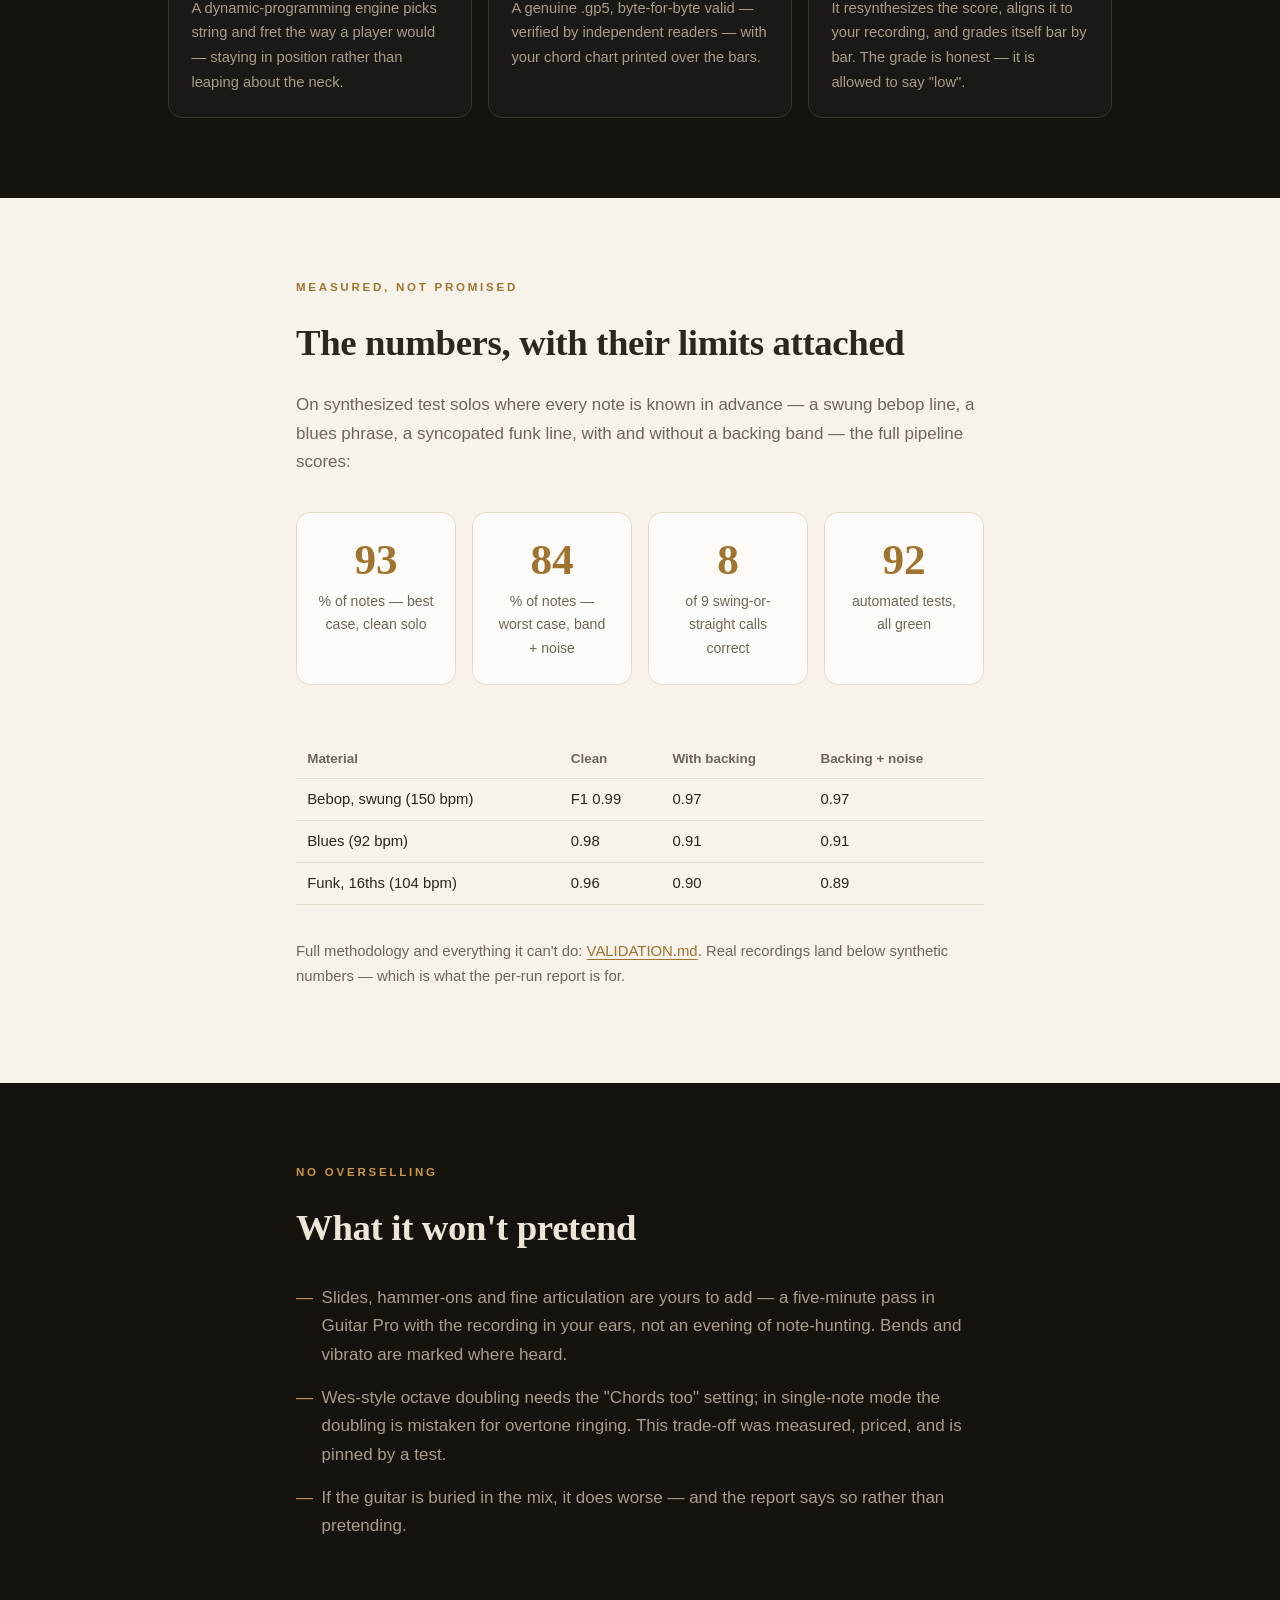
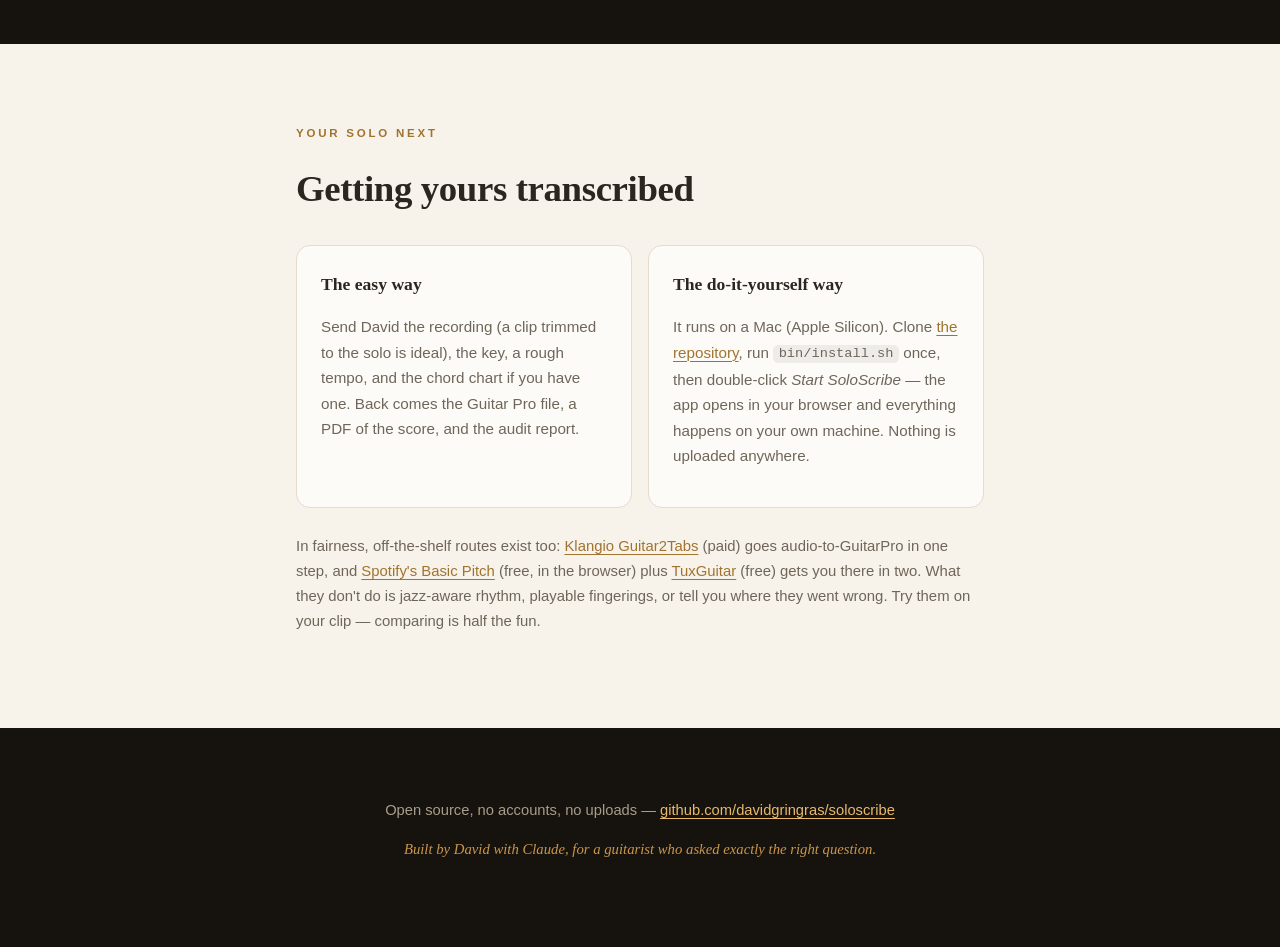
==== commit 79c31d8f: "Demo v3: clean-solo run, sampled-guitar reading, perceptual round-trip verified David's ear caught w" ====
--- a/site/index.html
+++ b/site/index.html
@@ -238,8 +238,7 @@
     <div class="kicker reveal">Live — its actual output, untouched</div>
     <h2 class="reveal">Press play. Watch it read.</h2>
     <p class="reveal" style="max-width:38em">This is a real transcription by the
-    pipeline — an eight-bar bebop line over a ii–V–I in F, played over a
-    backing pad, no human help. Every glowing bar below is a note the machine
+    pipeline — an eight-bar bebop line over a ii–V–I in F, no human help. Every glowing bar below is a note the machine
     wrote down; the brighter the bar, the surer it was. Then flip the switch
     and hear <em style="color:var(--text-d)">its reading played back</em> —
     same solo, as the machine understood it.</p>
@@ -255,8 +254,7 @@
         </div>
         <span id="clock">0:00 / 0:00</span>
       </div>
-      <p class="stage-cap" id="stageCap"><em>The recording</em> — guitar over a
-      backing pad, the audio the machine was given. Click anywhere on the roll to
+      <p class="stage-cap" id="stageCap"><em>The recording</em> — the solo line the machine was given. Click anywhere on the roll to
       jump.</p>
     </div>
 
@@ -644,8 +642,8 @@
     mode = m;
     abA.classList.toggle("on", m === "A"); abB.classList.toggle("on", m === "B");
     cap.innerHTML = m === "A"
-      ? "<em>The recording</em> — guitar over a backing pad, the audio the machine was given. Click anywhere on the roll to jump."
-      : "<em>Its reading</em> — the machine replays exactly what it wrote down, note for note, on the same grid. What you hear matching is the accuracy.";
+      ? "<em>The recording</em> — the solo line the machine was given. Click anywhere on the roll to jump."
+      : "<em>Its reading</em> — everything it wrote down, replayed note for note on the same grid, voiced with a sampled guitar. What you hear matching is the accuracy.";
     if (playing && ready) startAt(pos());
   }
   abA.addEventListener("click", () => setMode("A"));
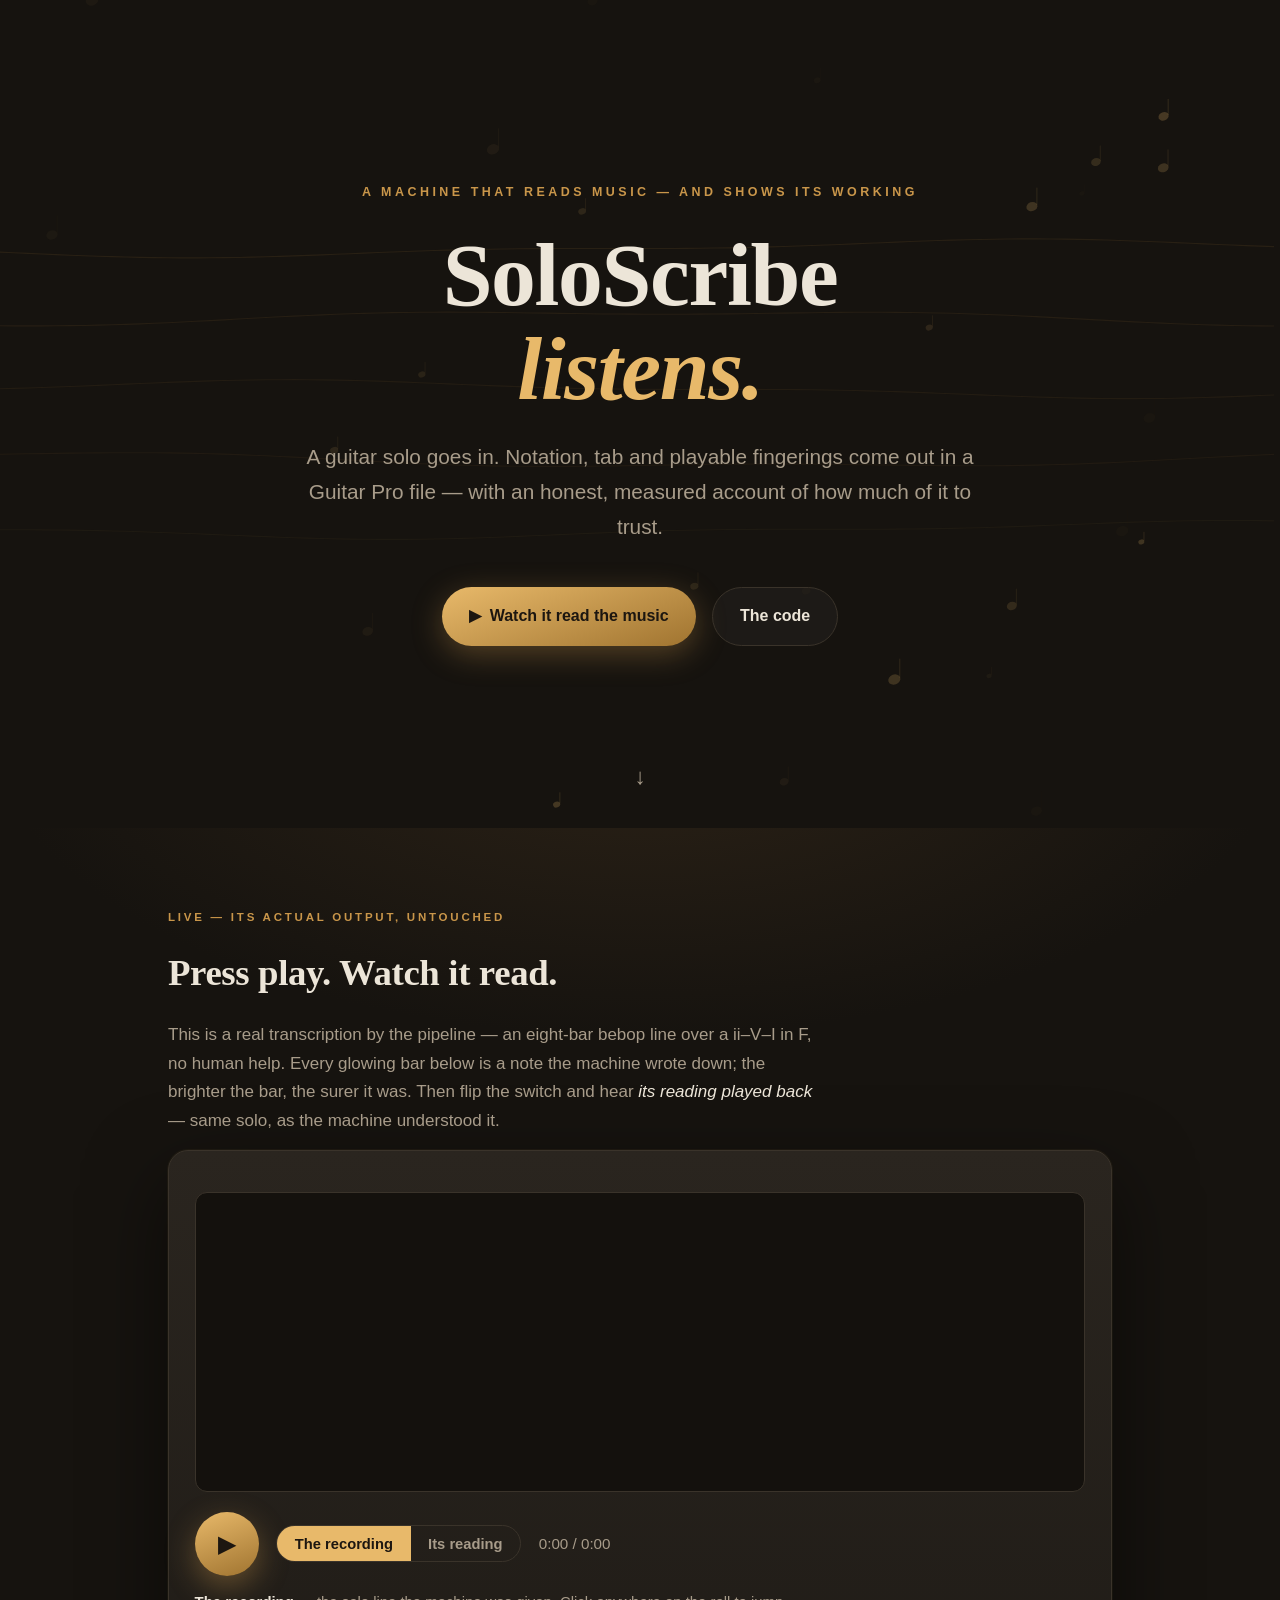
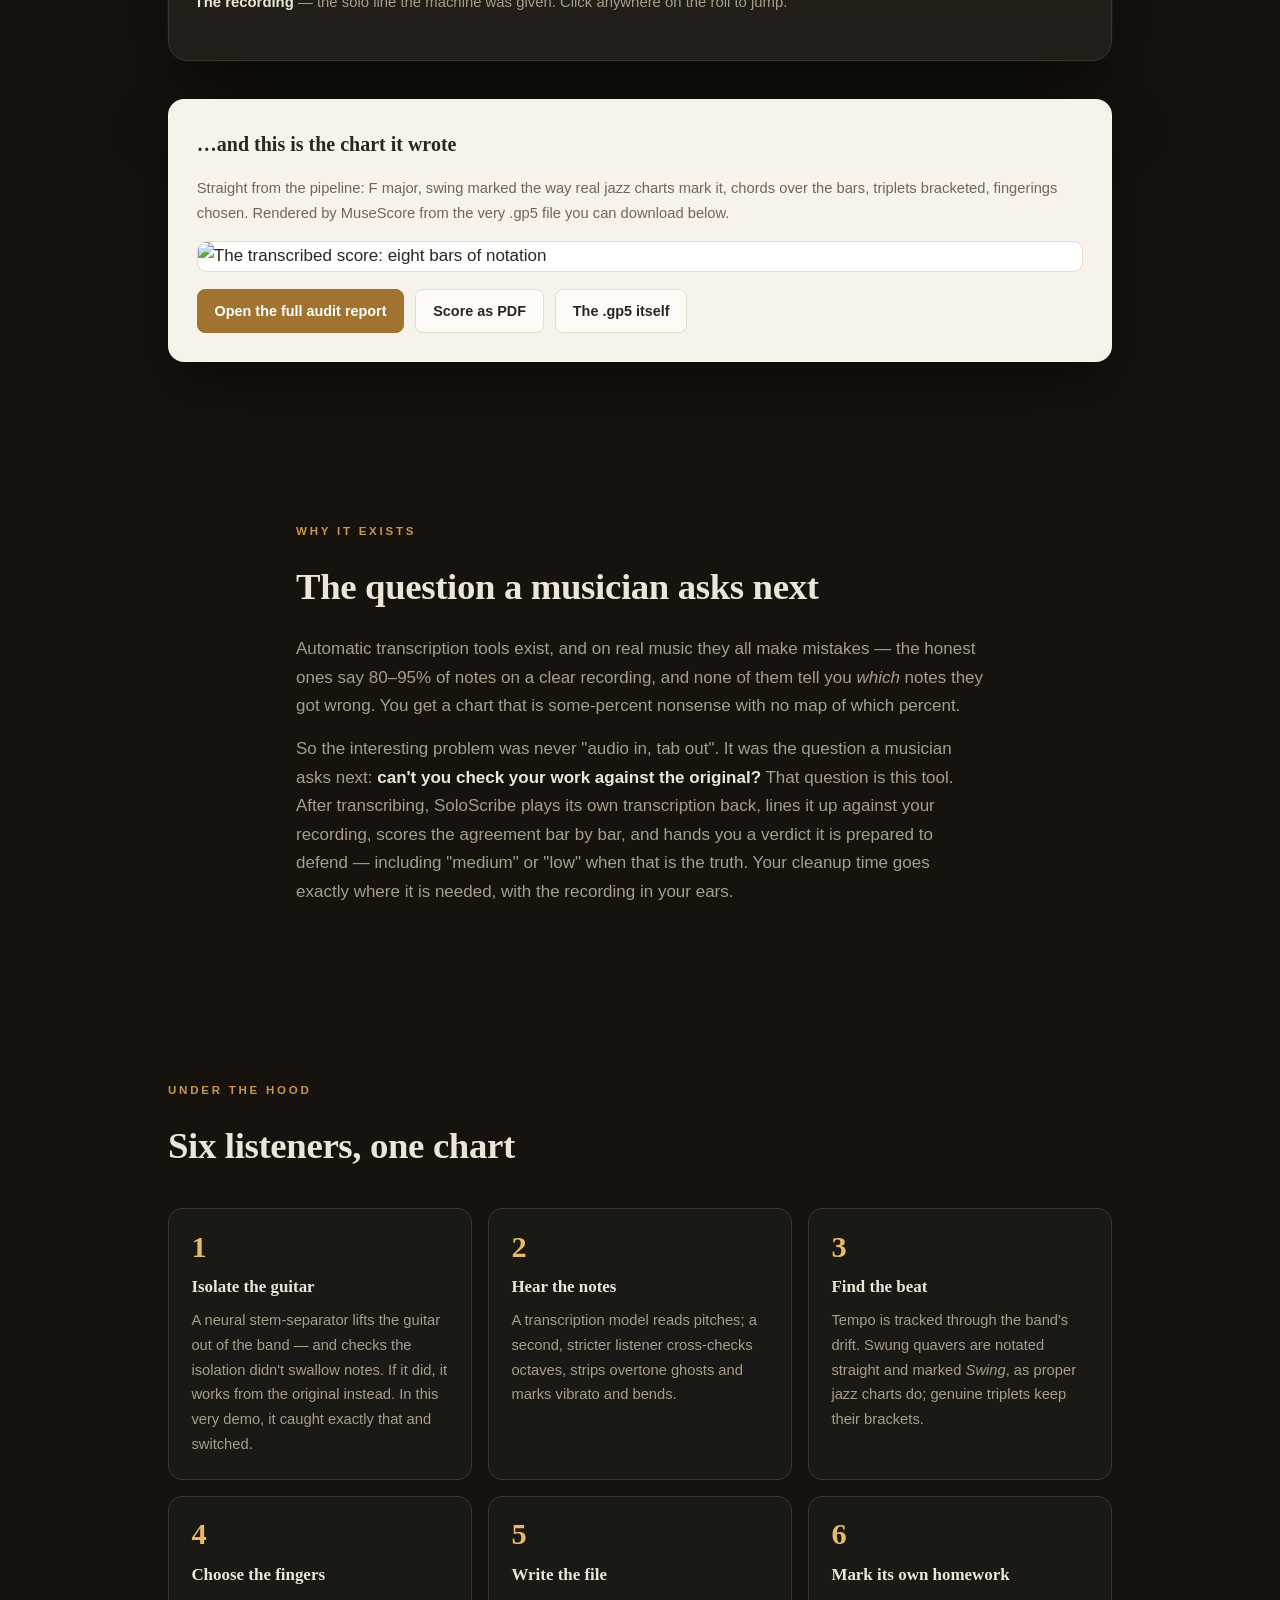
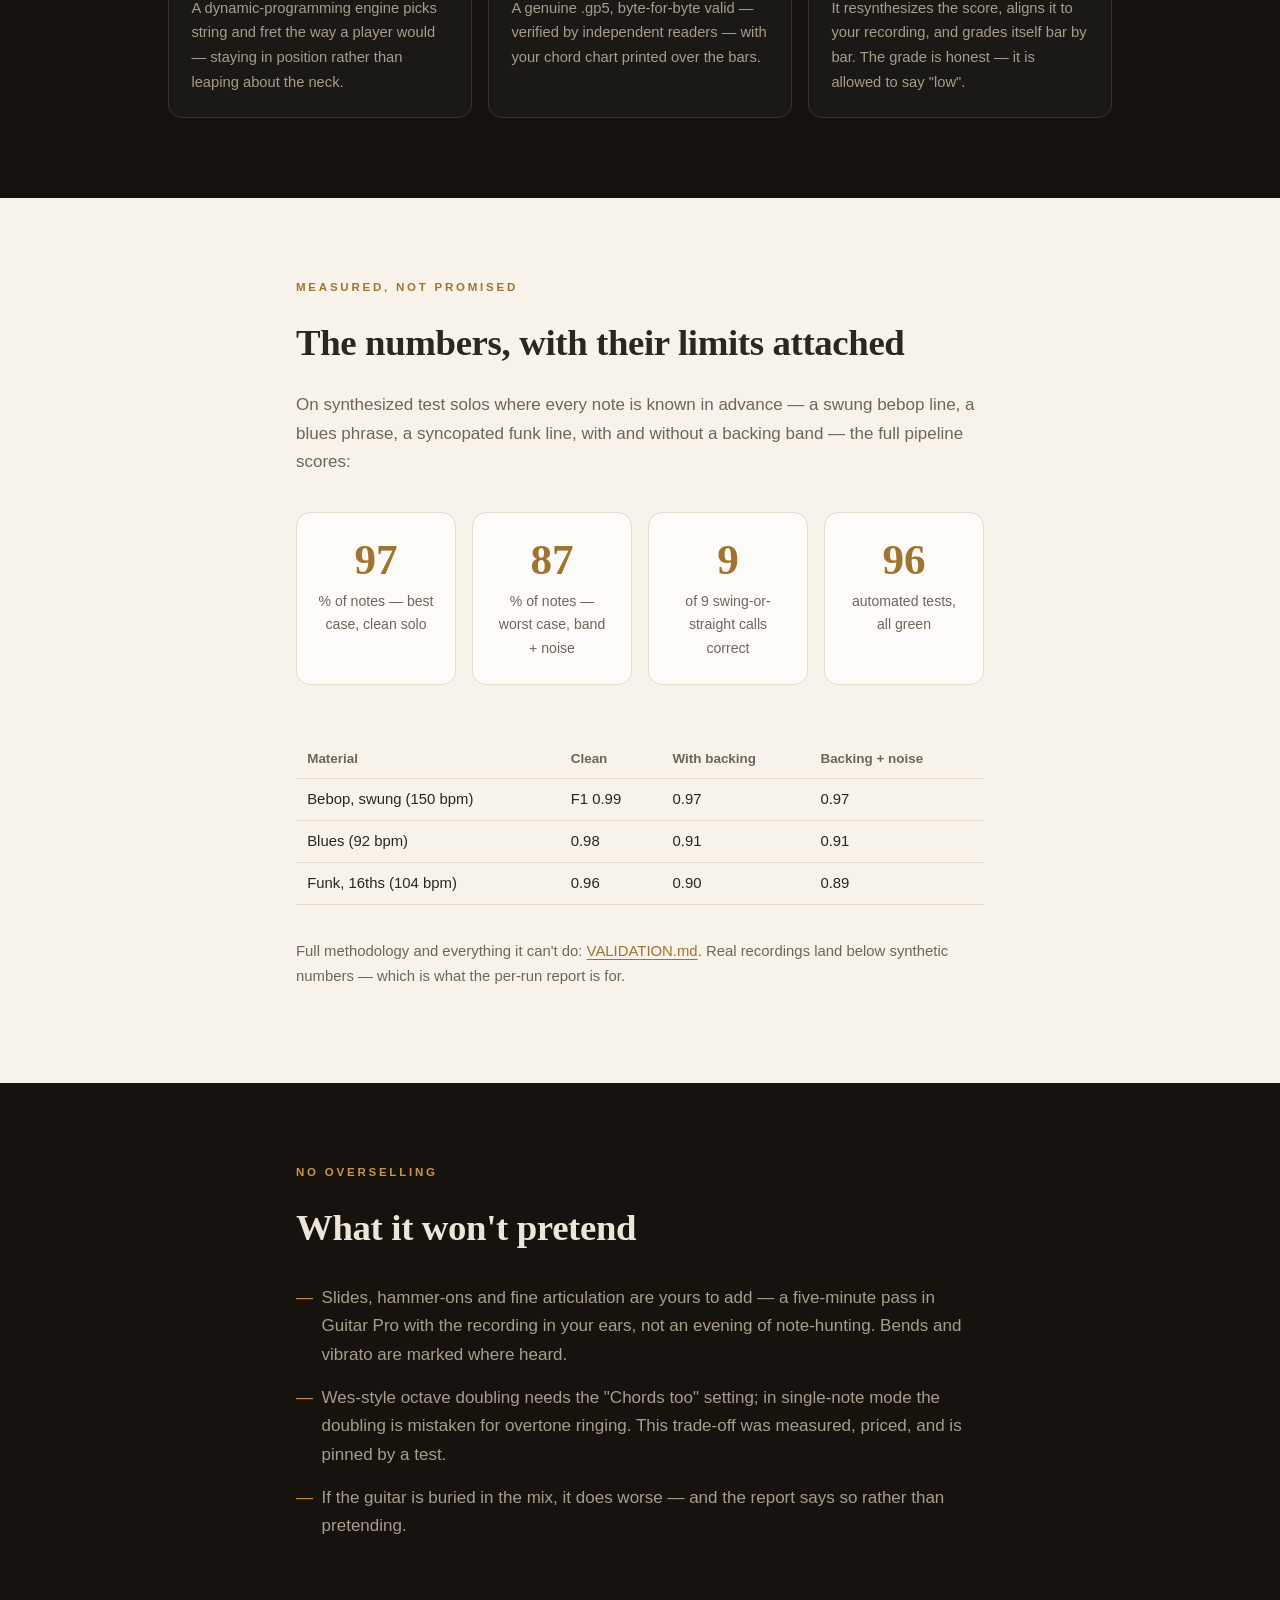
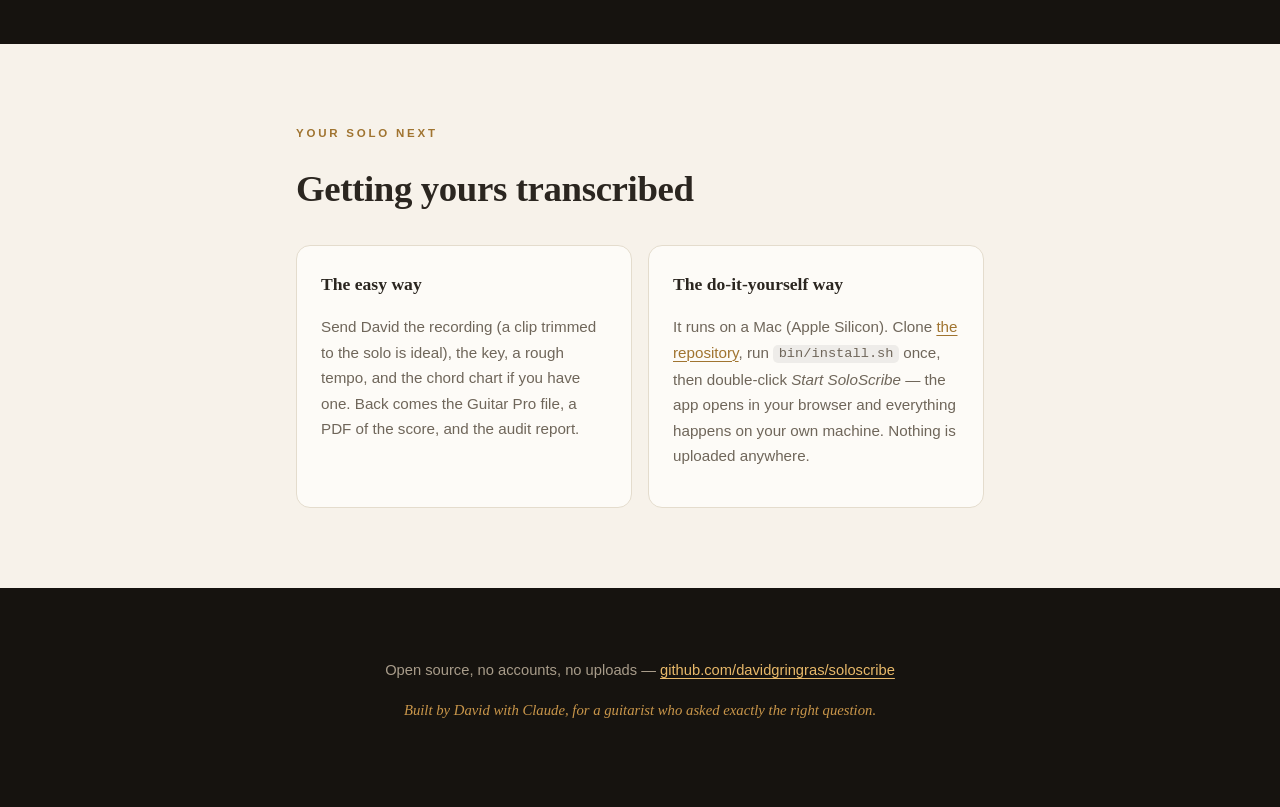
==== commit 9176c1ac: "Remove off-the-shelf alternatives from Dad-facing surfaces (David's call) Co-Authored-By: Claude Fab" ====
--- a/site/index.html
+++ b/site/index.html
@@ -388,14 +388,6 @@
         everything happens on your own machine. Nothing is uploaded anywhere.</p>
       </div>
     </div>
-    <p class="quiet reveal" style="margin-top:1.6rem">In fairness, off-the-shelf
-    routes exist too: <a href="https://klang.io/guitar2tabs/" style="color:var(--brass-deep)">Klangio Guitar2Tabs</a>
-    (paid) goes audio-to-GuitarPro in one step, and
-    <a href="https://basicpitch.spotify.com" style="color:var(--brass-deep)">Spotify's Basic Pitch</a> (free, in the
-    browser) plus <a href="https://github.com/helge17/tuxguitar" style="color:var(--brass-deep)">TuxGuitar</a> (free)
-    gets you there in two. What they don't do is jazz-aware rhythm, playable
-    fingerings, or tell you where they went wrong. Try them on your clip —
-    comparing is half the fun.</p>
   </div>
 </section>
 
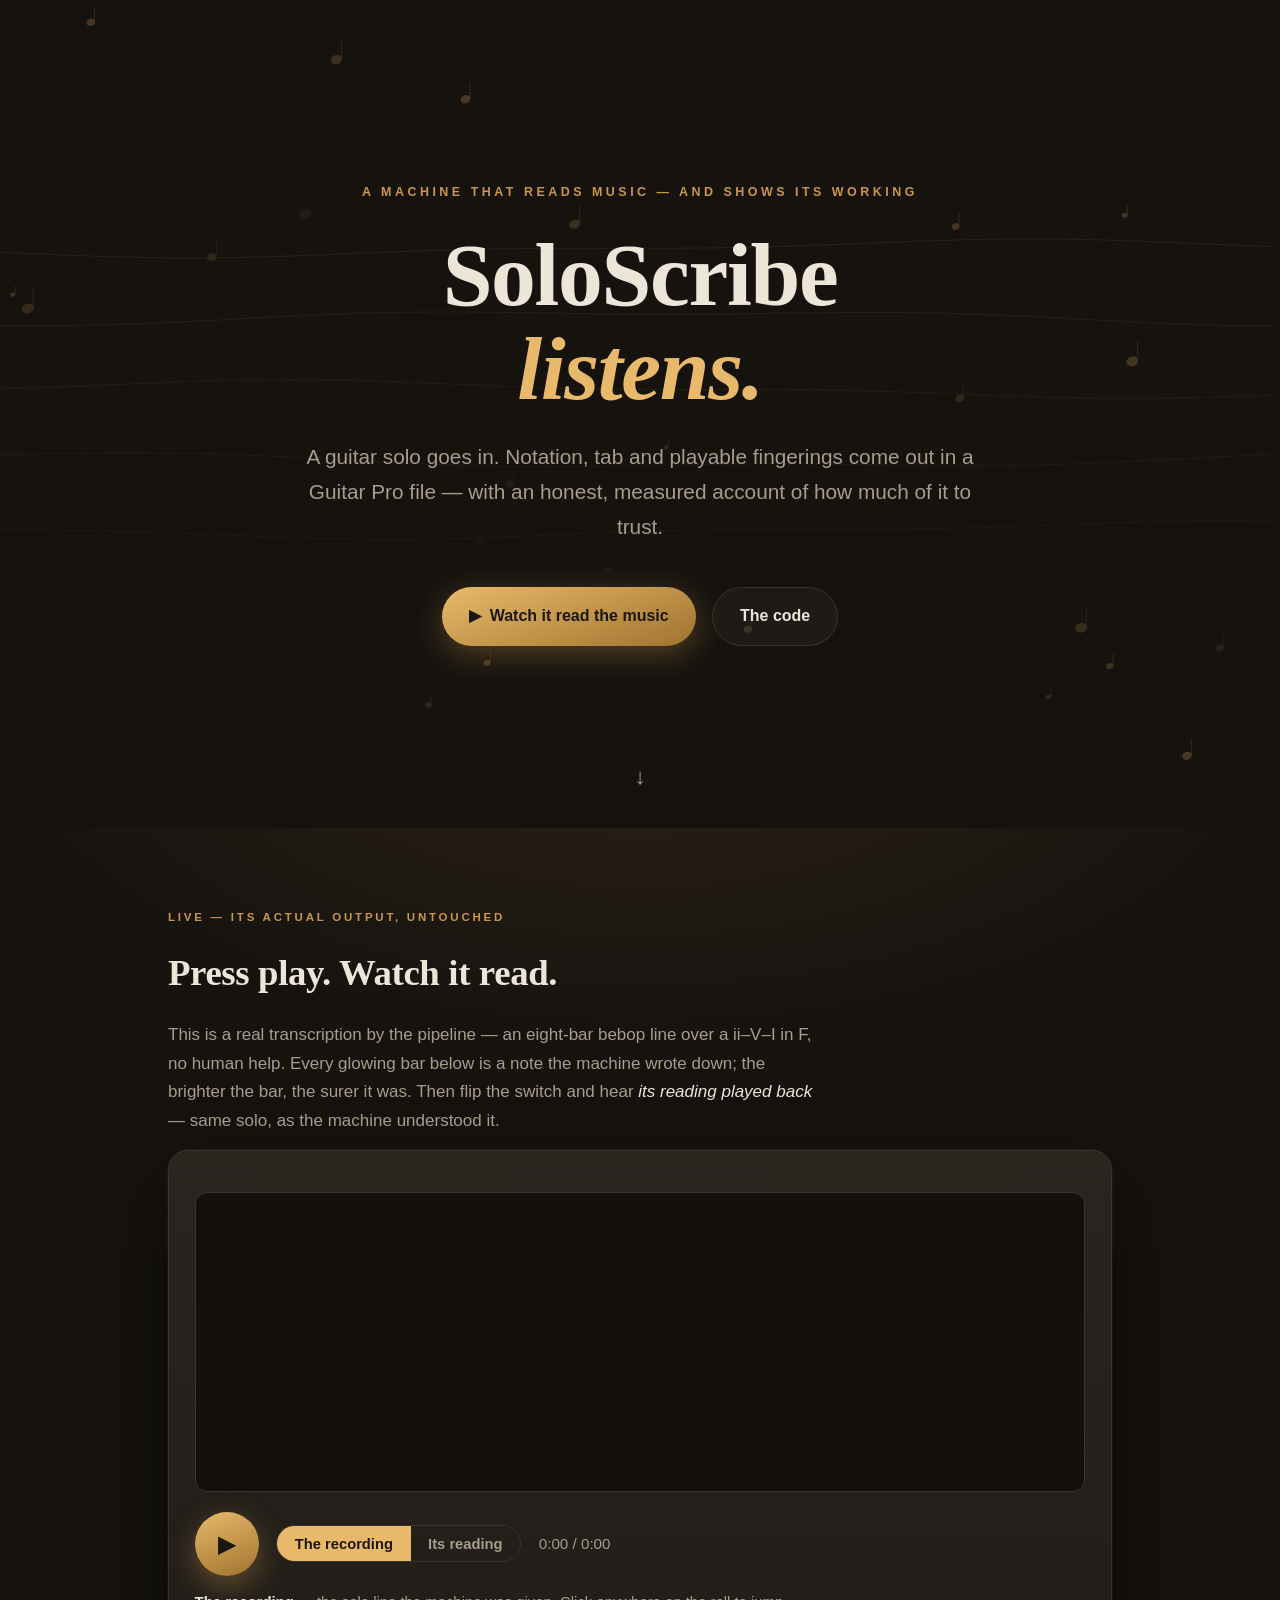
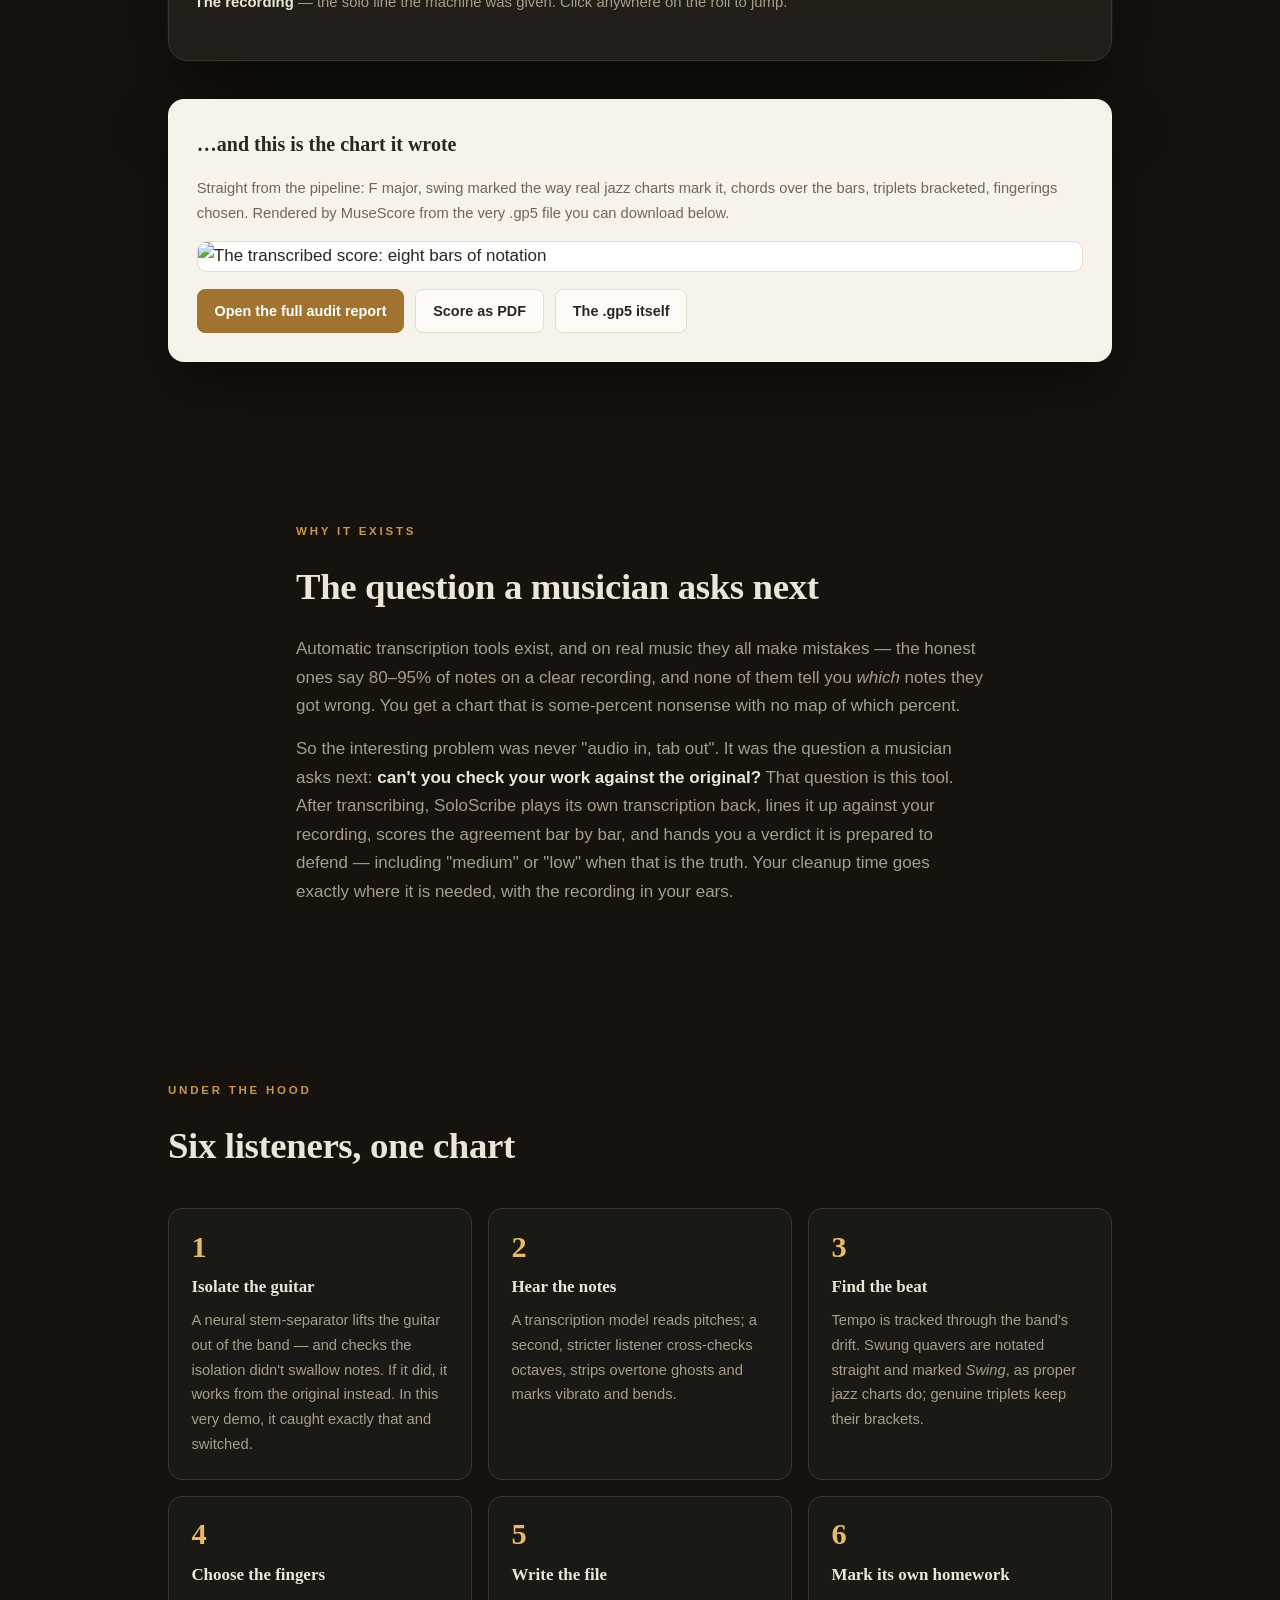
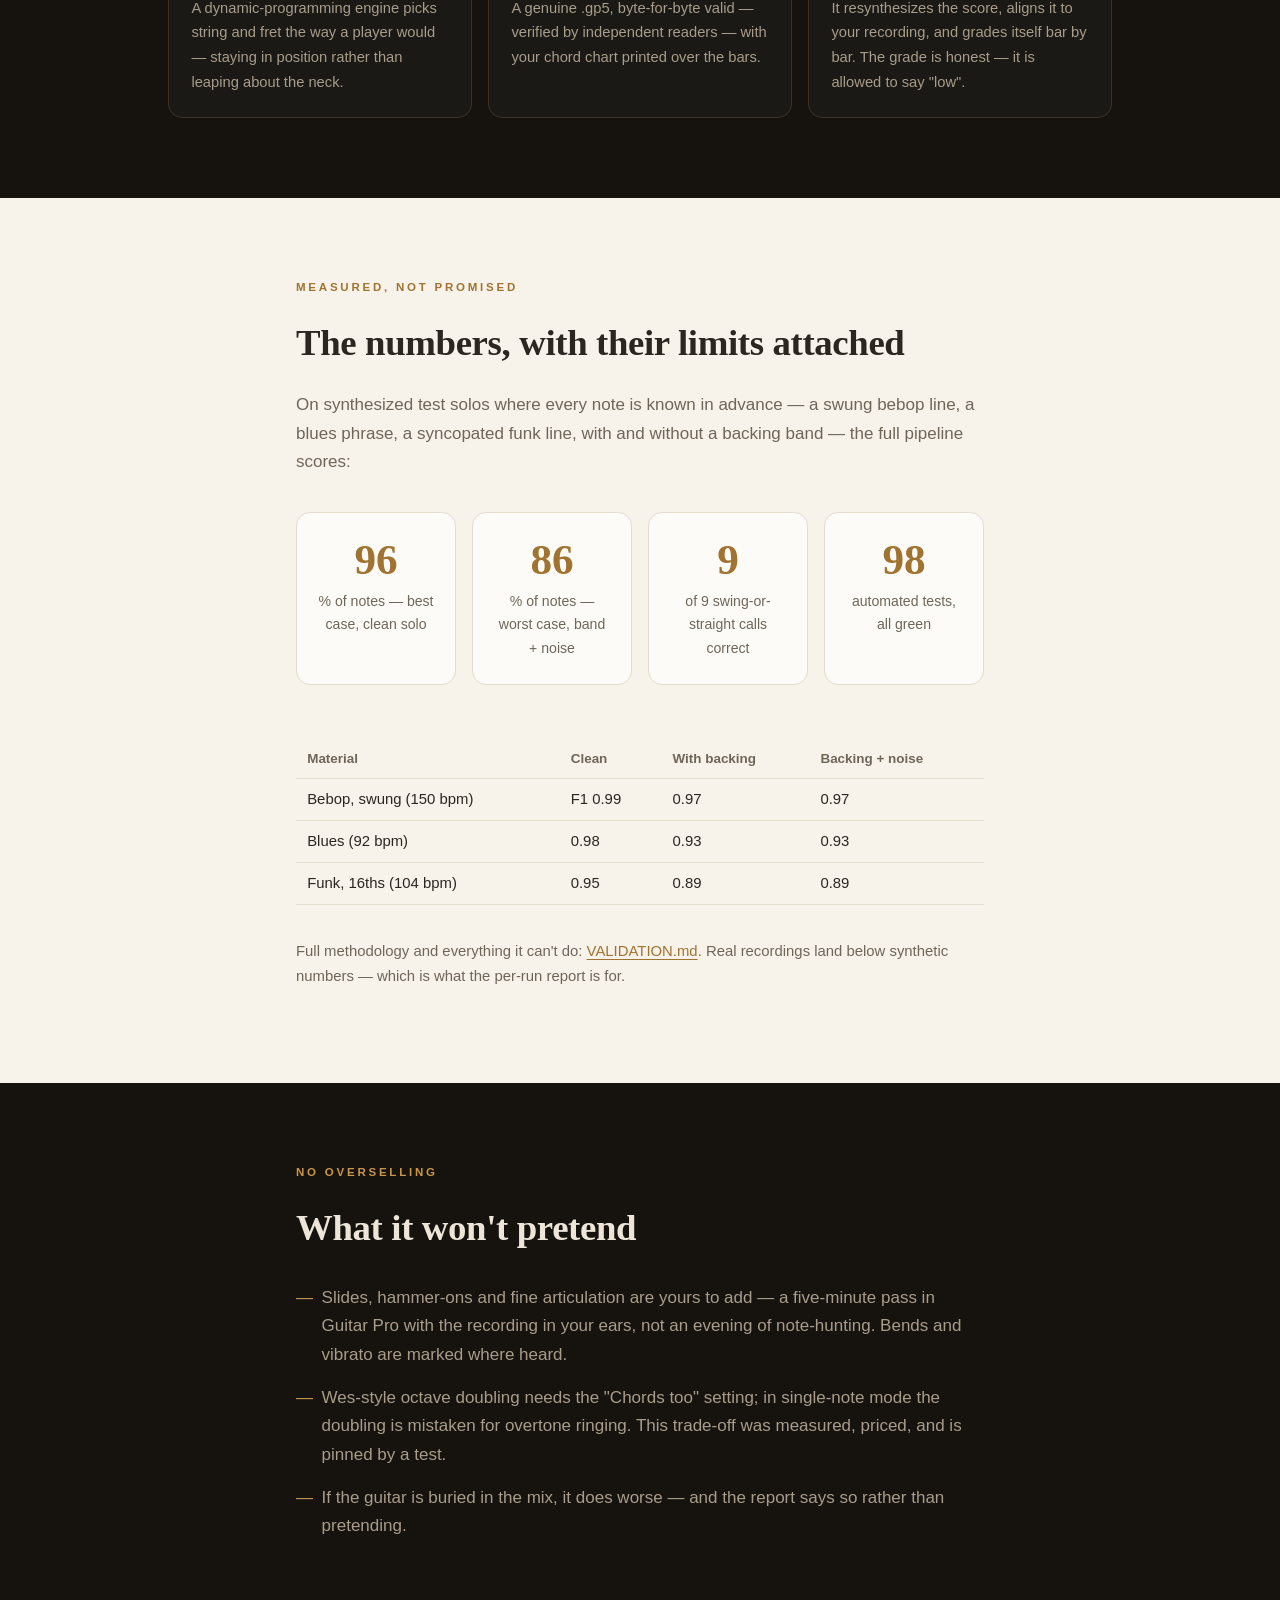
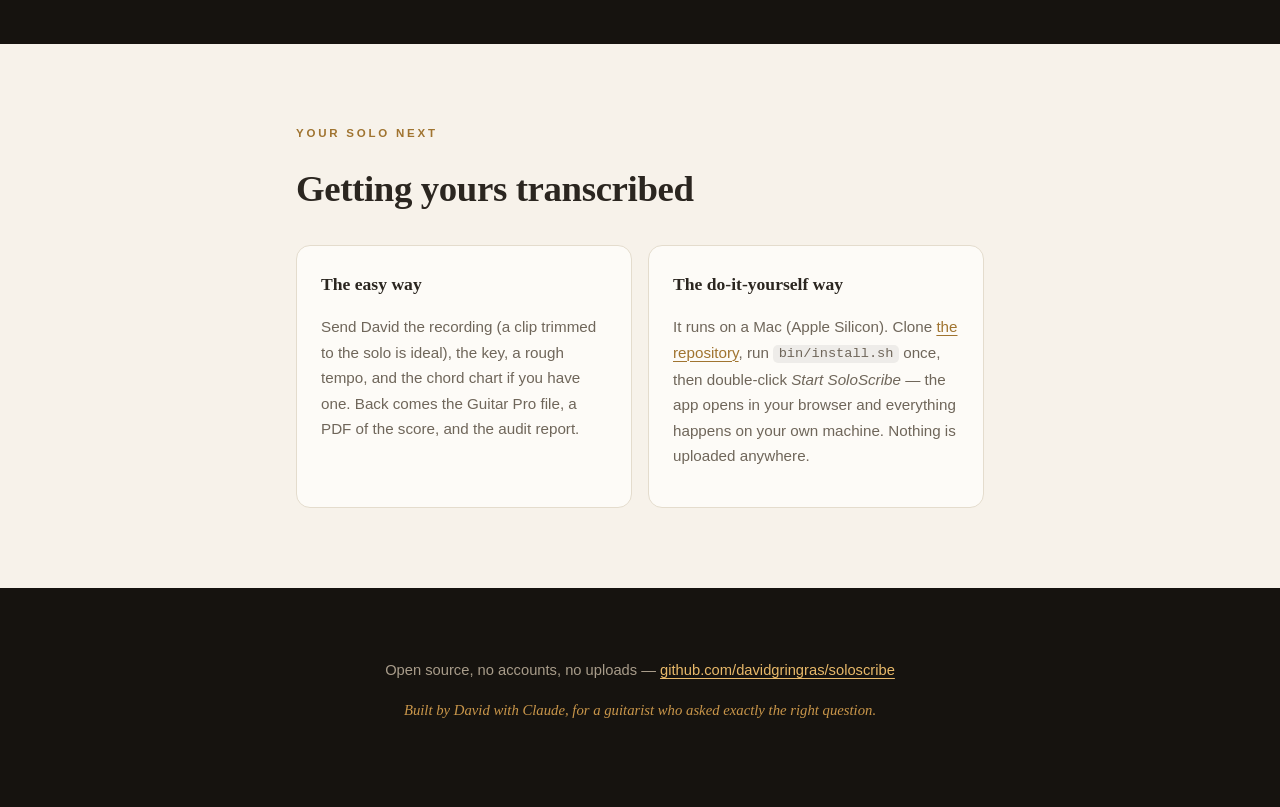
==== commit effc5a76: "Re-articulation splitter: two measured gates, demo regenerated behind acceptance Fused repeats split" ====
--- a/site/index.html
+++ b/site/index.html
@@ -334,14 +334,14 @@
       <div class="bignum"><div class="v" data-count="99">0</div><div class="l">% of notes — best case, clean solo</div></div>
       <div class="bignum"><div class="v" data-count="89">0</div><div class="l">% of notes — worst case, band + noise</div></div>
       <div class="bignum"><div class="v" data-count="9">0</div><div class="l">of 9 swing-or-straight calls correct</div></div>
-      <div class="bignum"><div class="v" data-count="98">0</div><div class="l">automated tests, all green</div></div>
+      <div class="bignum"><div class="v" data-count="101">0</div><div class="l">automated tests, all green</div></div>
     </div>
     <div class="overflow reveal">
     <table>
       <tr><th>Material</th><th>Clean</th><th>With backing</th><th>Backing + noise</th></tr>
       <tr><td>Bebop, swung (150 bpm)</td><td class="num">F1&nbsp;0.99</td><td class="num">0.97</td><td class="num">0.97</td></tr>
-      <tr><td>Blues (92 bpm)</td><td class="num">0.98</td><td class="num">0.91</td><td class="num">0.91</td></tr>
-      <tr><td>Funk, 16ths (104 bpm)</td><td class="num">0.96</td><td class="num">0.90</td><td class="num">0.89</td></tr>
+      <tr><td>Blues (92 bpm)</td><td class="num">0.98</td><td class="num">0.93</td><td class="num">0.93</td></tr>
+      <tr><td>Funk, 16ths (104 bpm)</td><td class="num">0.95</td><td class="num">0.89</td><td class="num">0.89</td></tr>
     </table>
     </div>
     <p class="quiet reveal">Full methodology and everything it can't do:
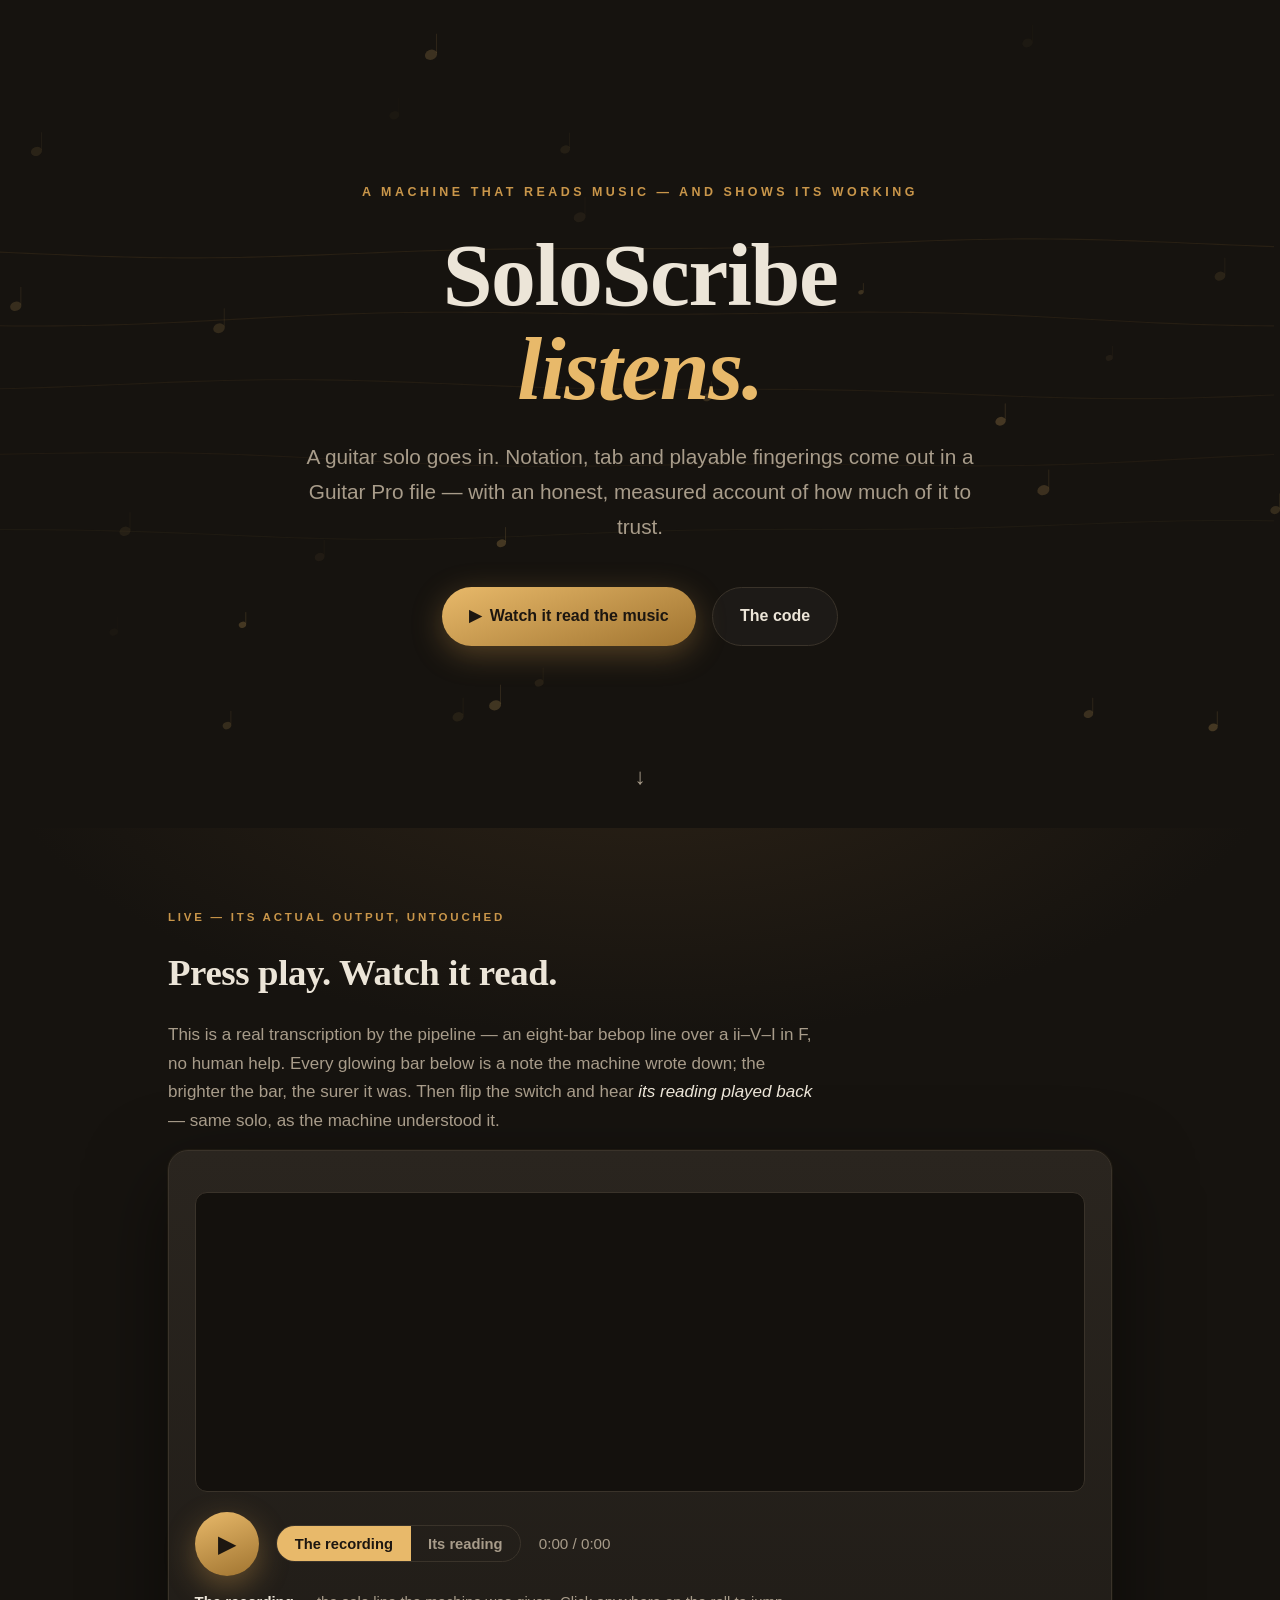
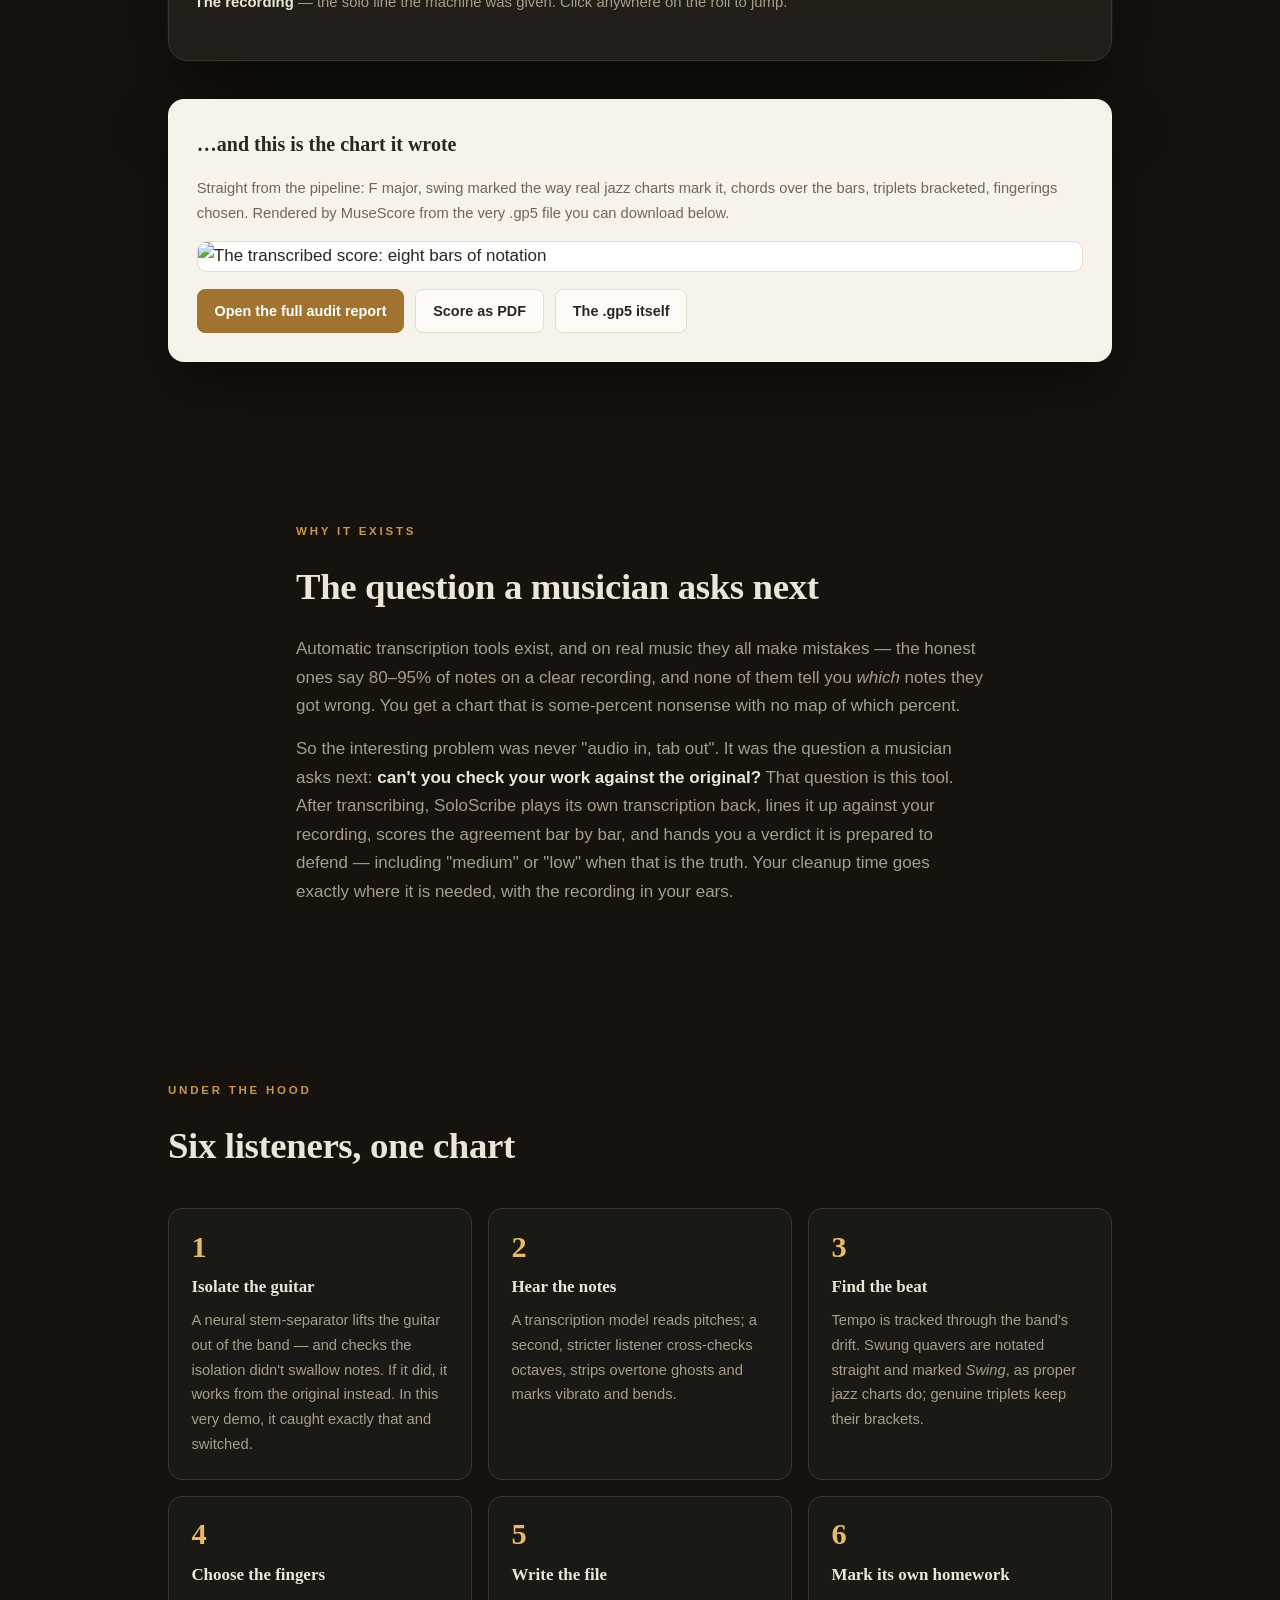
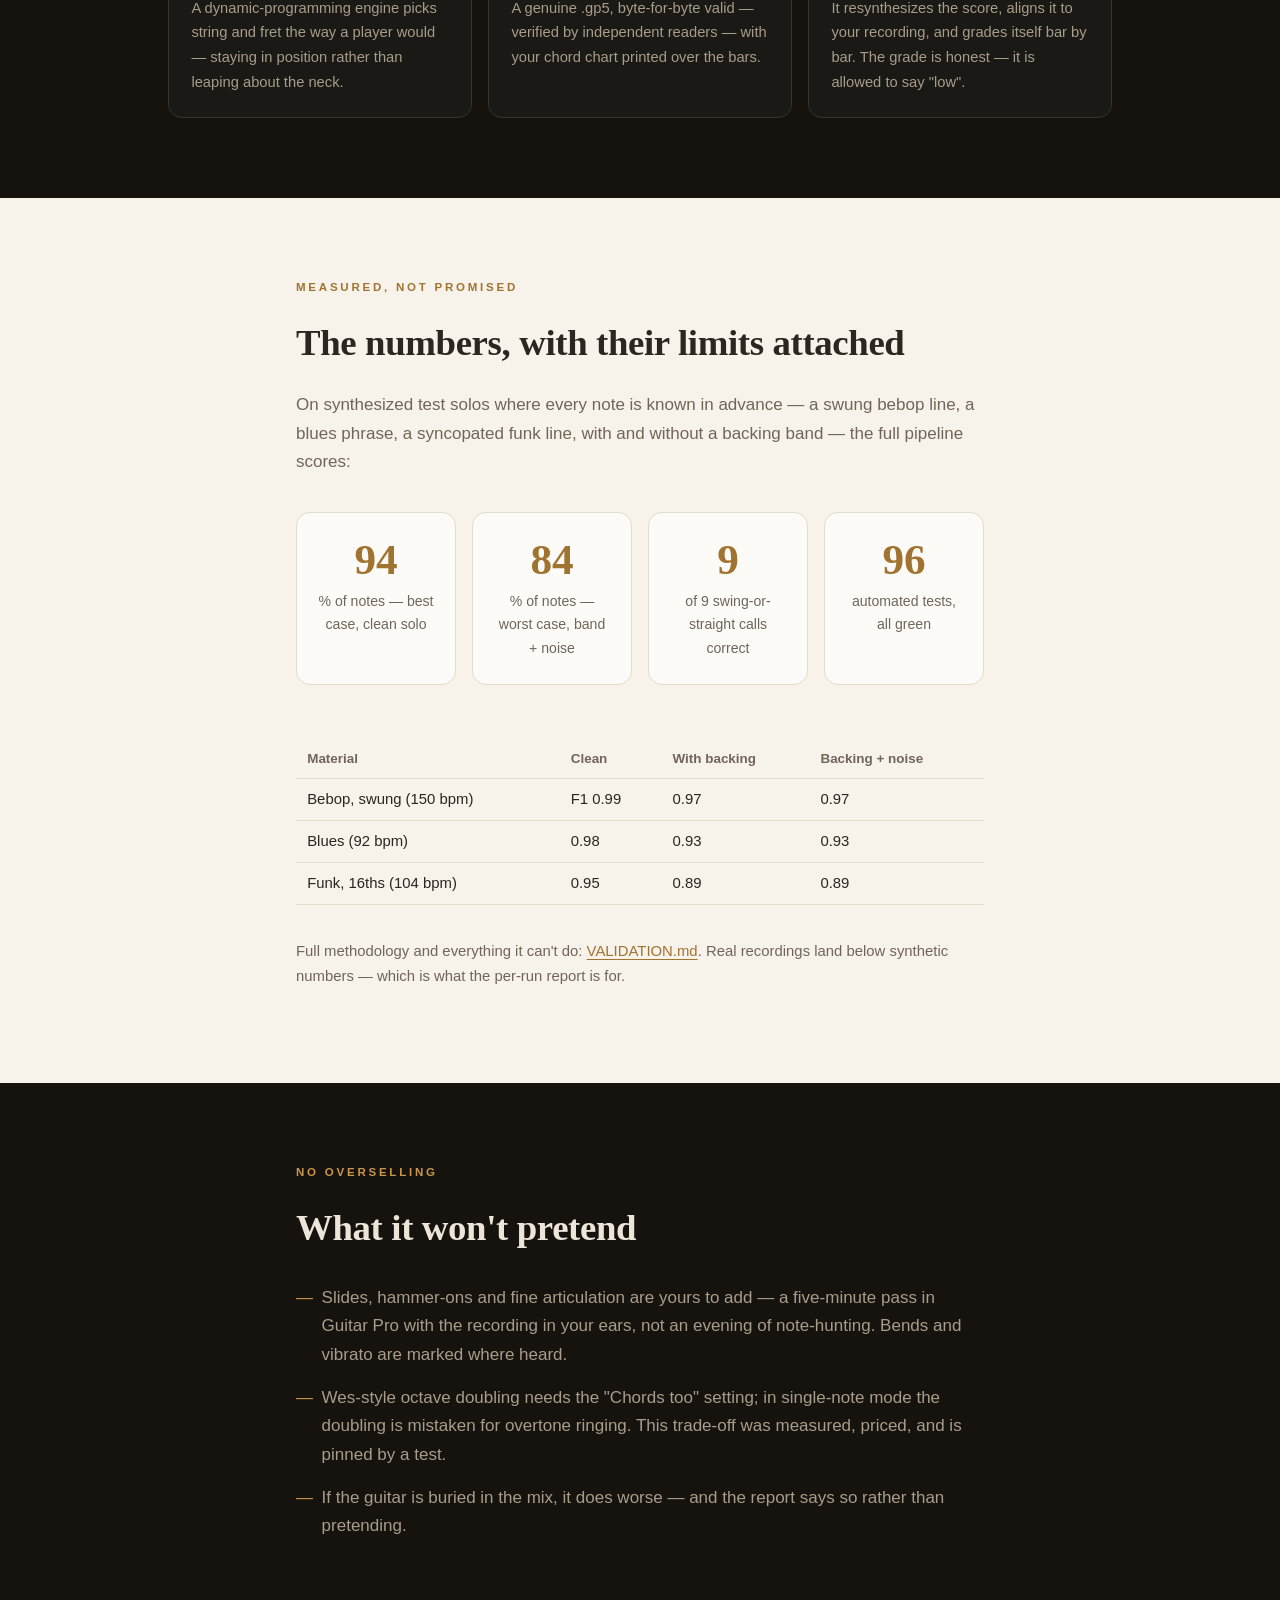
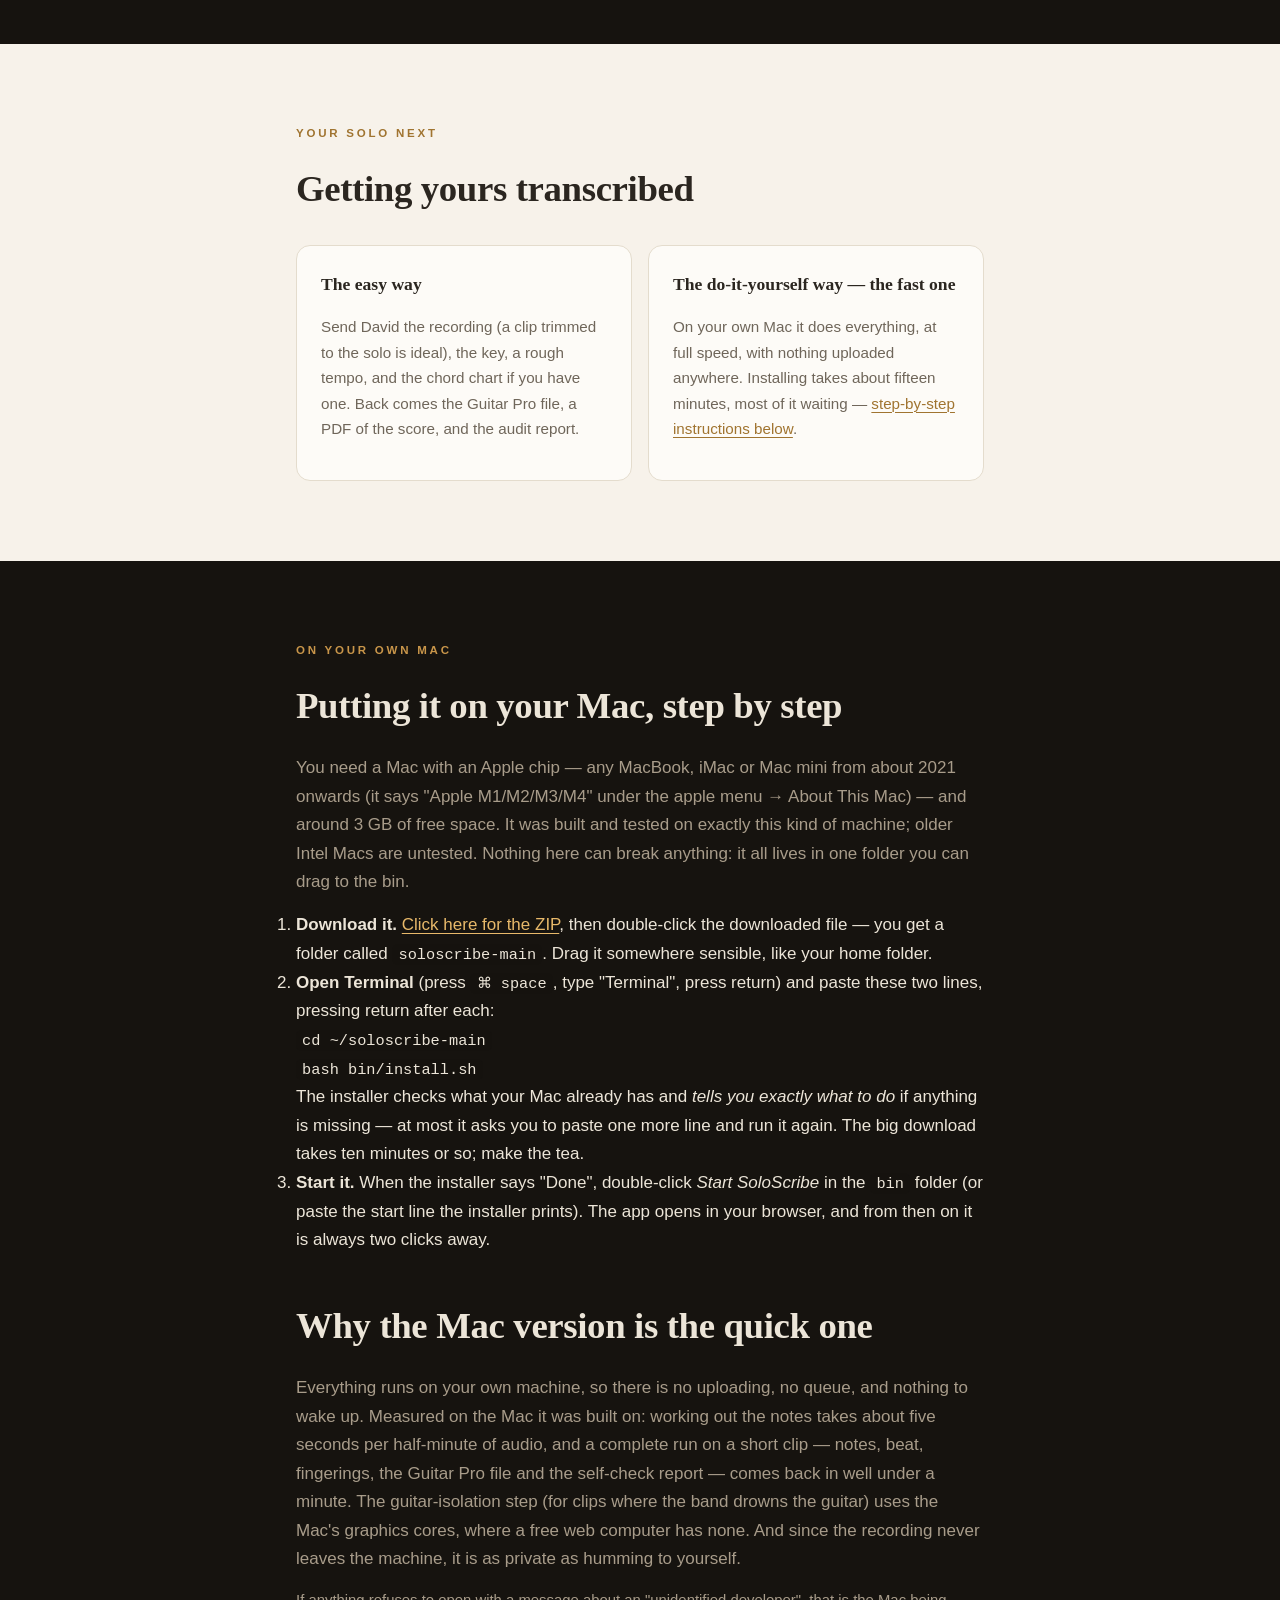
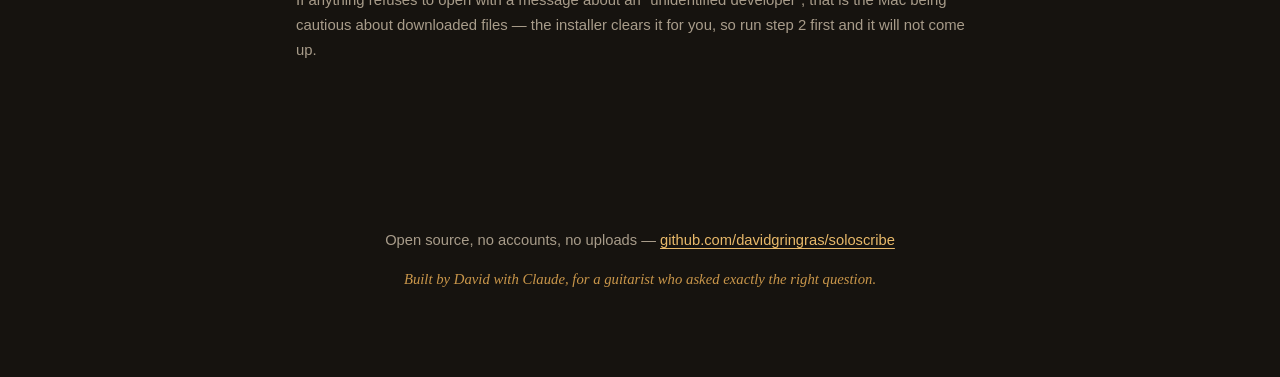
==== commit 6de7e86f: "Mac install guide on the site; installer clears launcher quarantine Step-by-step for a non-technical" ====
--- a/site/index.html
+++ b/site/index.html
@@ -380,14 +380,61 @@
         Guitar Pro file, a PDF of the score, and the audit report.</p>
       </div>
       <div class="way reveal">
-        <h3>The do-it-yourself way</h3>
-        <p>It runs on a Mac (Apple Silicon). Clone
-        <a href="https://github.com/davidgringras/soloscribe" style="color:var(--brass-deep)">the repository</a>,
-        run <code>bin/install.sh</code> once, then double-click
-        <em>Start&nbsp;SoloScribe</em> — the app opens in your browser and
-        everything happens on your own machine. Nothing is uploaded anywhere.</p>
+        <h3>The do-it-yourself way &mdash; the fast one</h3>
+        <p>On your own Mac it does everything, at full speed, with nothing
+        uploaded anywhere. Installing takes about fifteen minutes, most of it
+        waiting &mdash; <a href="#install" style="color:var(--brass-deep)">step-by-step
+        instructions below</a>.</p>
       </div>
     </div>
+  </div>
+</section>
+
+<section class="dark" id="install">
+  <div class="wrap">
+    <div class="kicker reveal">On your own Mac</div>
+    <h2 class="reveal">Putting it on your Mac, step by step</h2>
+    <p class="reveal">You need a Mac with an Apple chip &mdash; any MacBook, iMac or
+    Mac&nbsp;mini from about 2021 onwards (it says "Apple M1/M2/M3/M4" under
+    the apple menu &rarr; About This Mac) &mdash; and around 3&nbsp;GB of free space.
+    It was built and tested on exactly this kind of machine; older Intel Macs
+    are untested. Nothing here can break anything: it all lives in one folder
+    you can drag to the bin.</p>
+    <ol class="steps">
+      <li class="reveal"><strong>Download it.</strong>
+        <a href="https://github.com/davidgringras/soloscribe/archive/refs/heads/main.zip" style="color:var(--brass-hi)">Click
+        here for the ZIP</a>, then double-click the downloaded file &mdash; you get a
+        folder called <code>soloscribe-main</code>. Drag it somewhere sensible,
+        like your home folder.</li>
+      <li class="reveal"><strong>Open Terminal</strong> (press
+        <code>&#8984;&nbsp;space</code>, type "Terminal", press return) and paste
+        these two lines, pressing return after each:<br>
+        <code>cd ~/soloscribe-main</code><br>
+        <code>bash bin/install.sh</code><br>
+        The installer checks what your Mac already has and <em>tells you
+        exactly what to do</em> if anything is missing &mdash; at most it asks you
+        to paste one more line and run it again. The big download takes ten
+        minutes or so; make the tea.</li>
+      <li class="reveal"><strong>Start it.</strong> When the installer says
+        "Done", double-click <em>Start&nbsp;SoloScribe</em> in the
+        <code>bin</code> folder (or paste the start line the installer prints).
+        The app opens in your browser, and from then on it is always two
+        clicks away.</li>
+    </ol>
+    <h2 class="reveal" style="margin-top:2.5rem">Why the Mac version is the quick one</h2>
+    <p class="reveal">Everything runs on your own machine, so there is no
+    uploading, no queue, and nothing to wake up. Measured on the Mac it was
+    built on: working out the notes takes about five seconds per half-minute
+    of audio, and a complete run on a short clip &mdash; notes, beat, fingerings,
+    the Guitar Pro file and the self-check report &mdash; comes back in well under
+    a minute. The guitar-isolation step (for clips where the band drowns the
+    guitar) uses the Mac's graphics cores, where a free web computer has none.
+    And since the recording never leaves the machine, it is as private as
+    humming to yourself.</p>
+    <p class="quiet reveal" style="color:var(--muted-d)">If anything refuses to
+    open with a message about an "unidentified developer", that is the Mac
+    being cautious about downloaded files &mdash; the installer clears it for you,
+    so run step 2 first and it will not come up.</p>
   </div>
 </section>
 
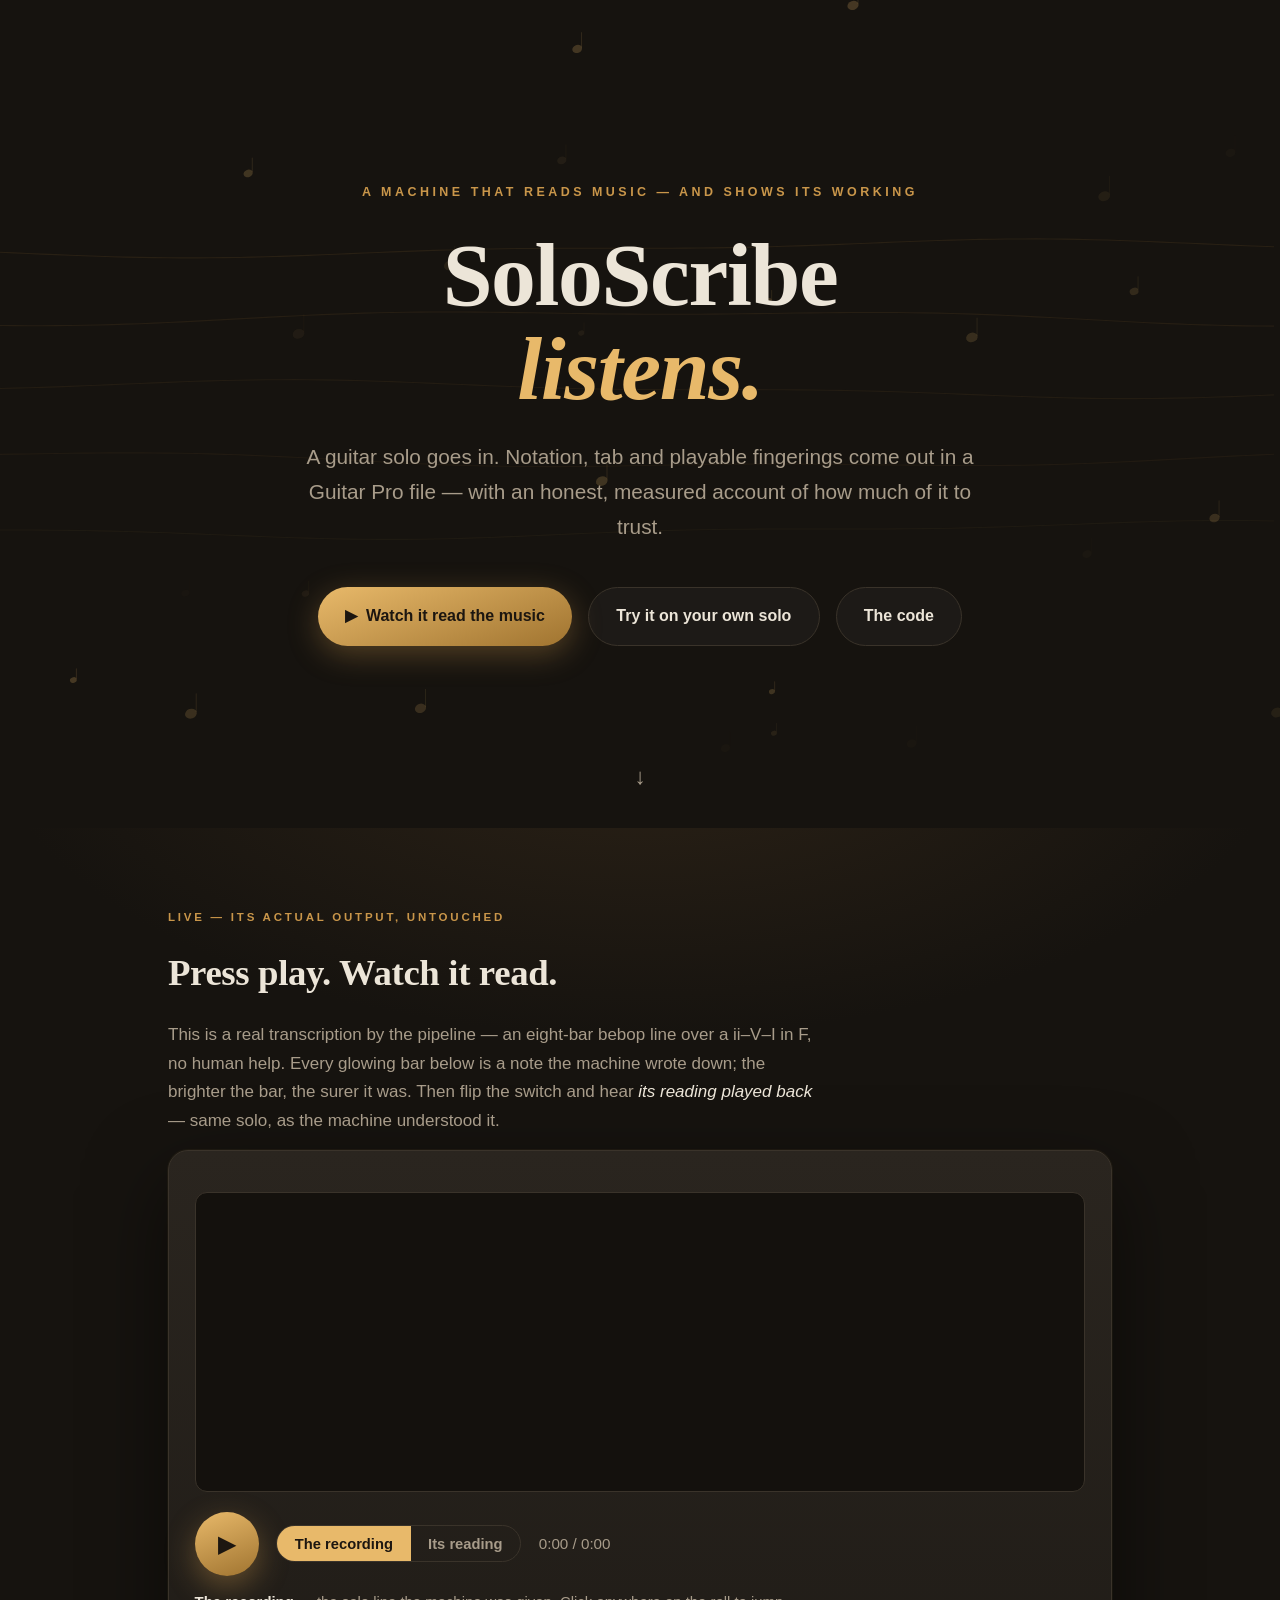
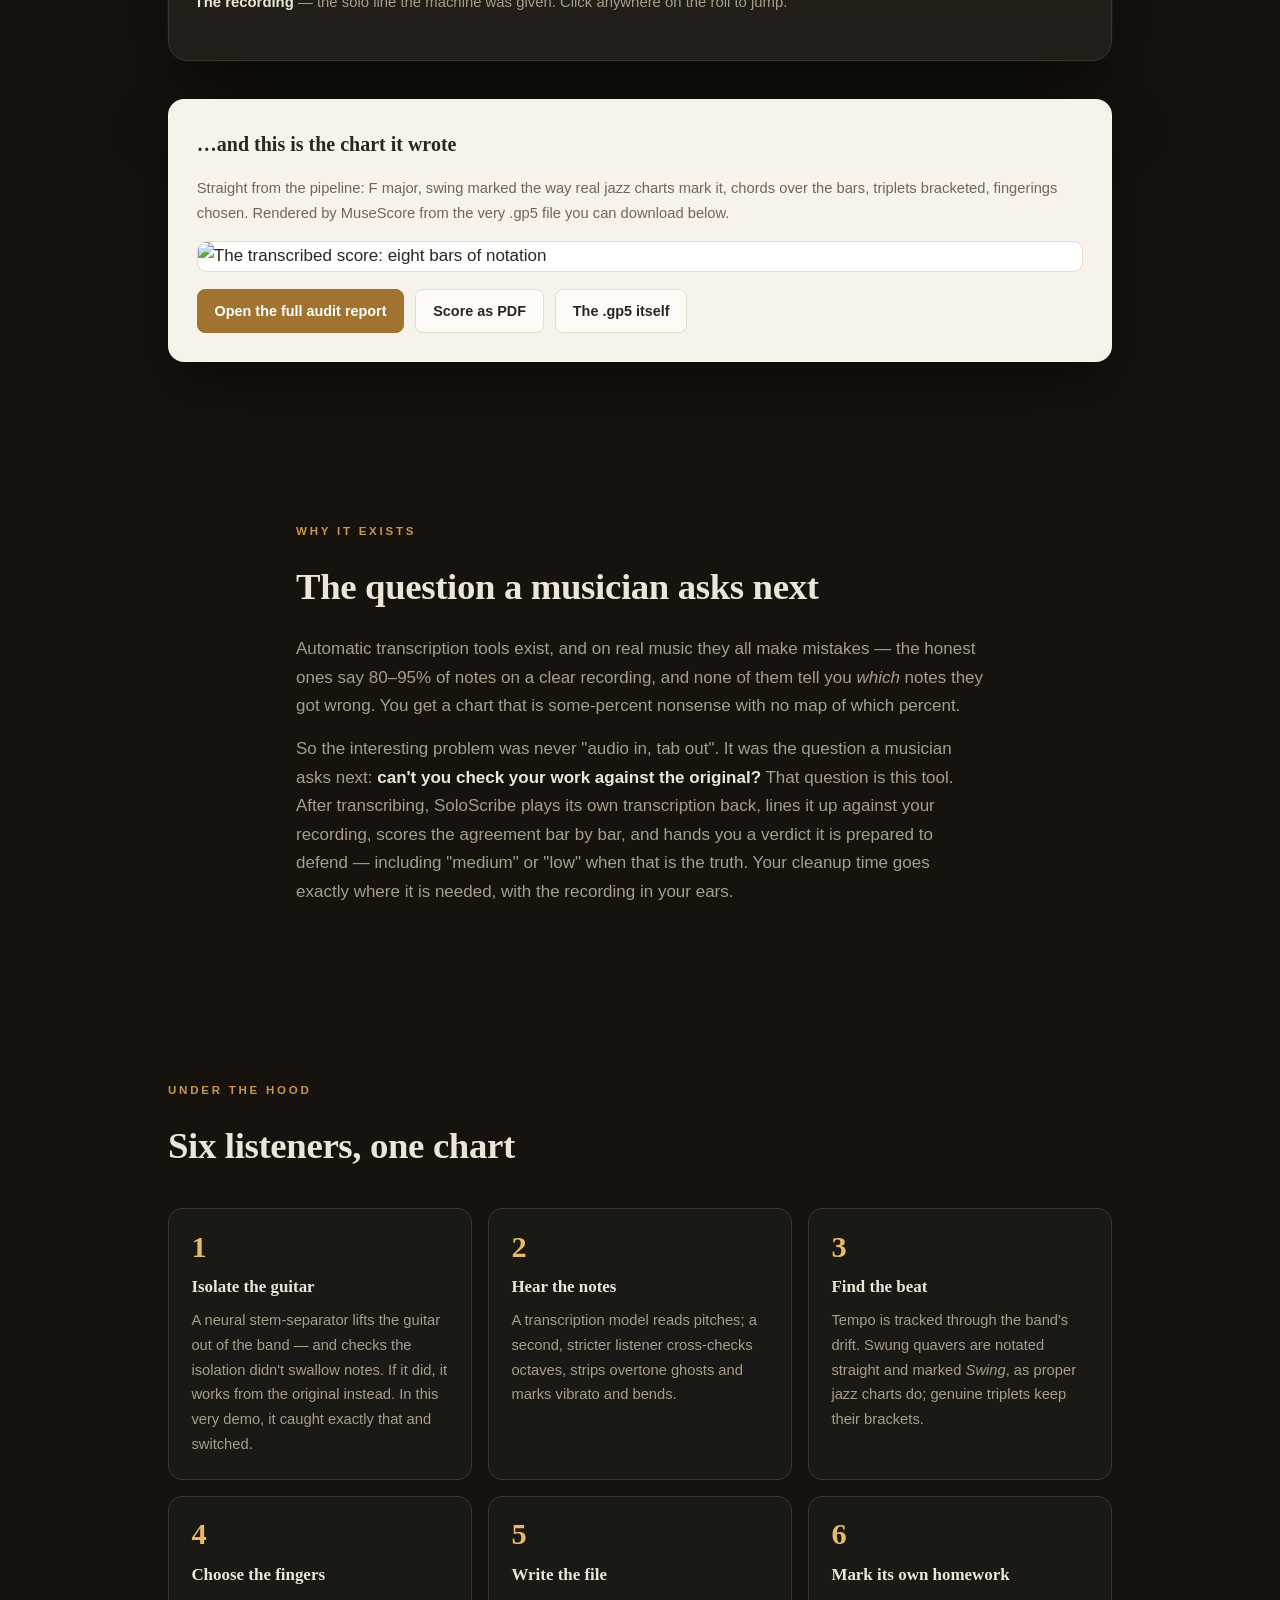
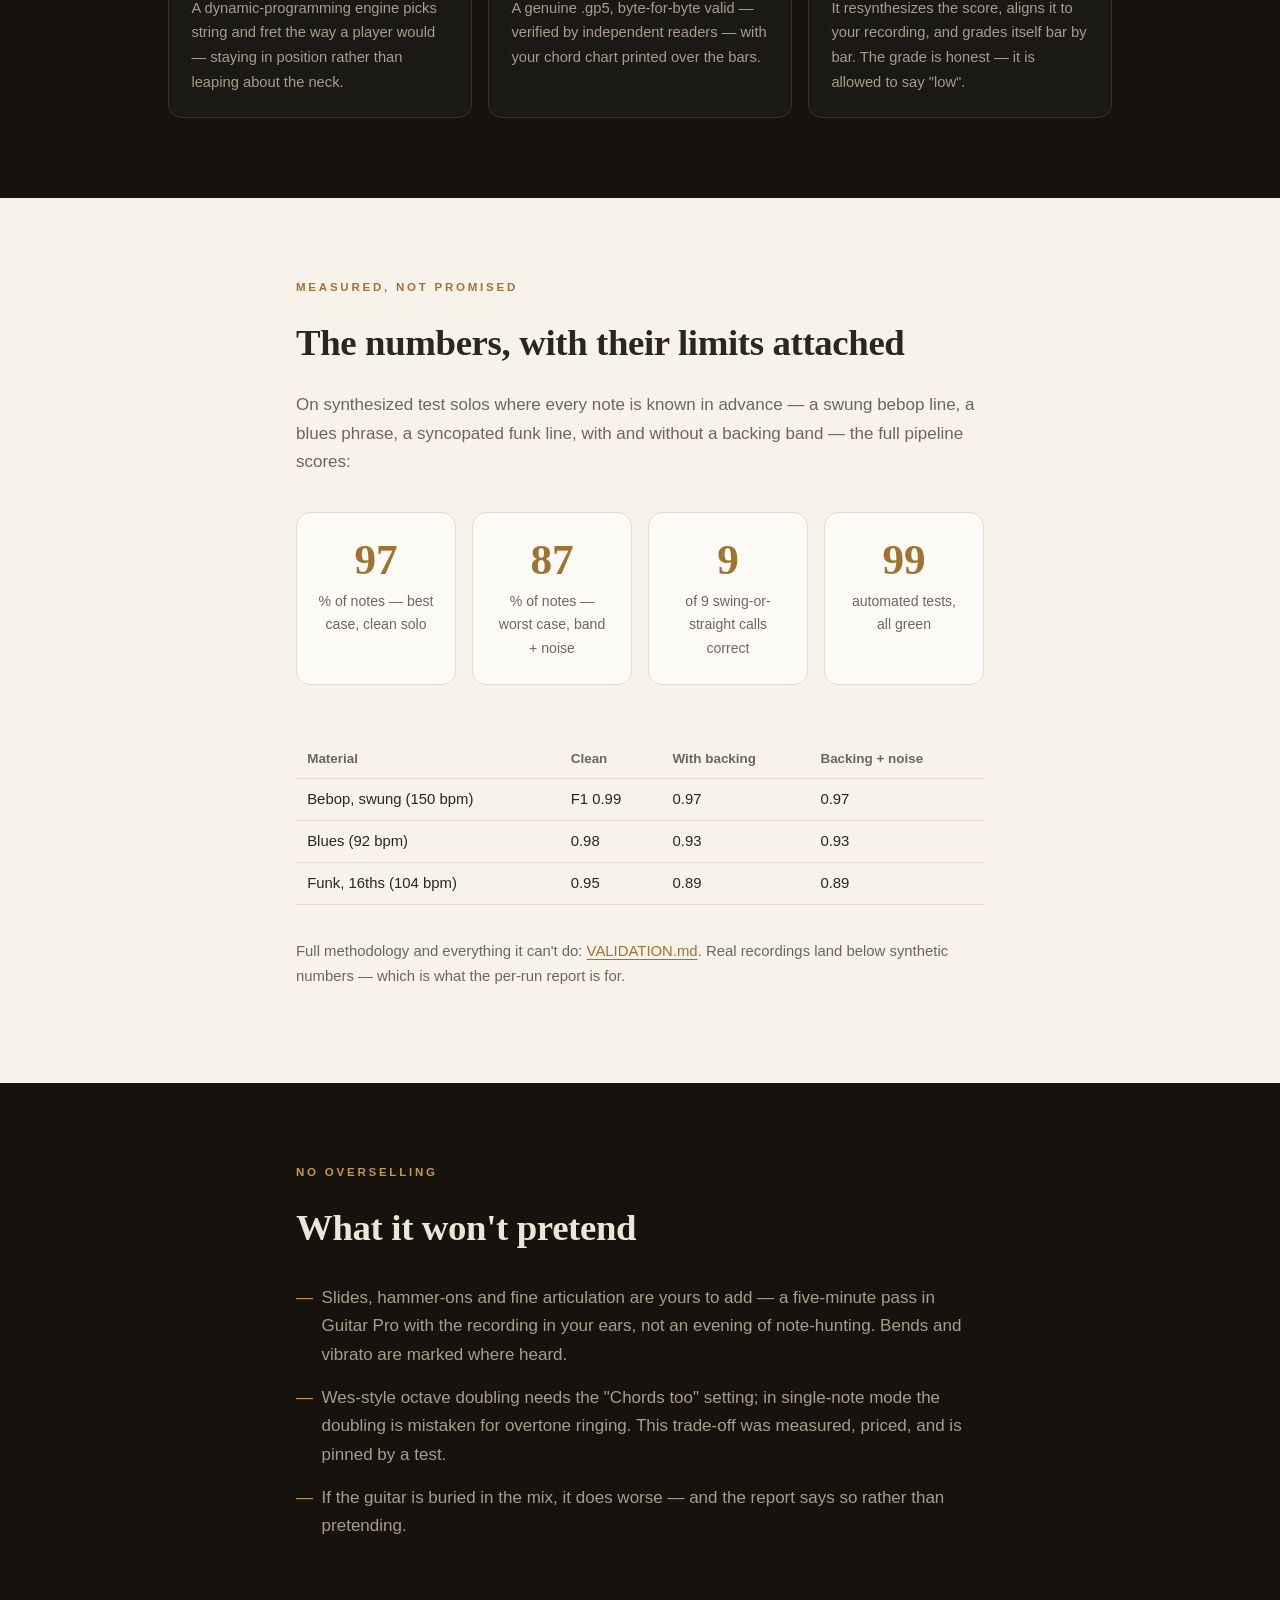
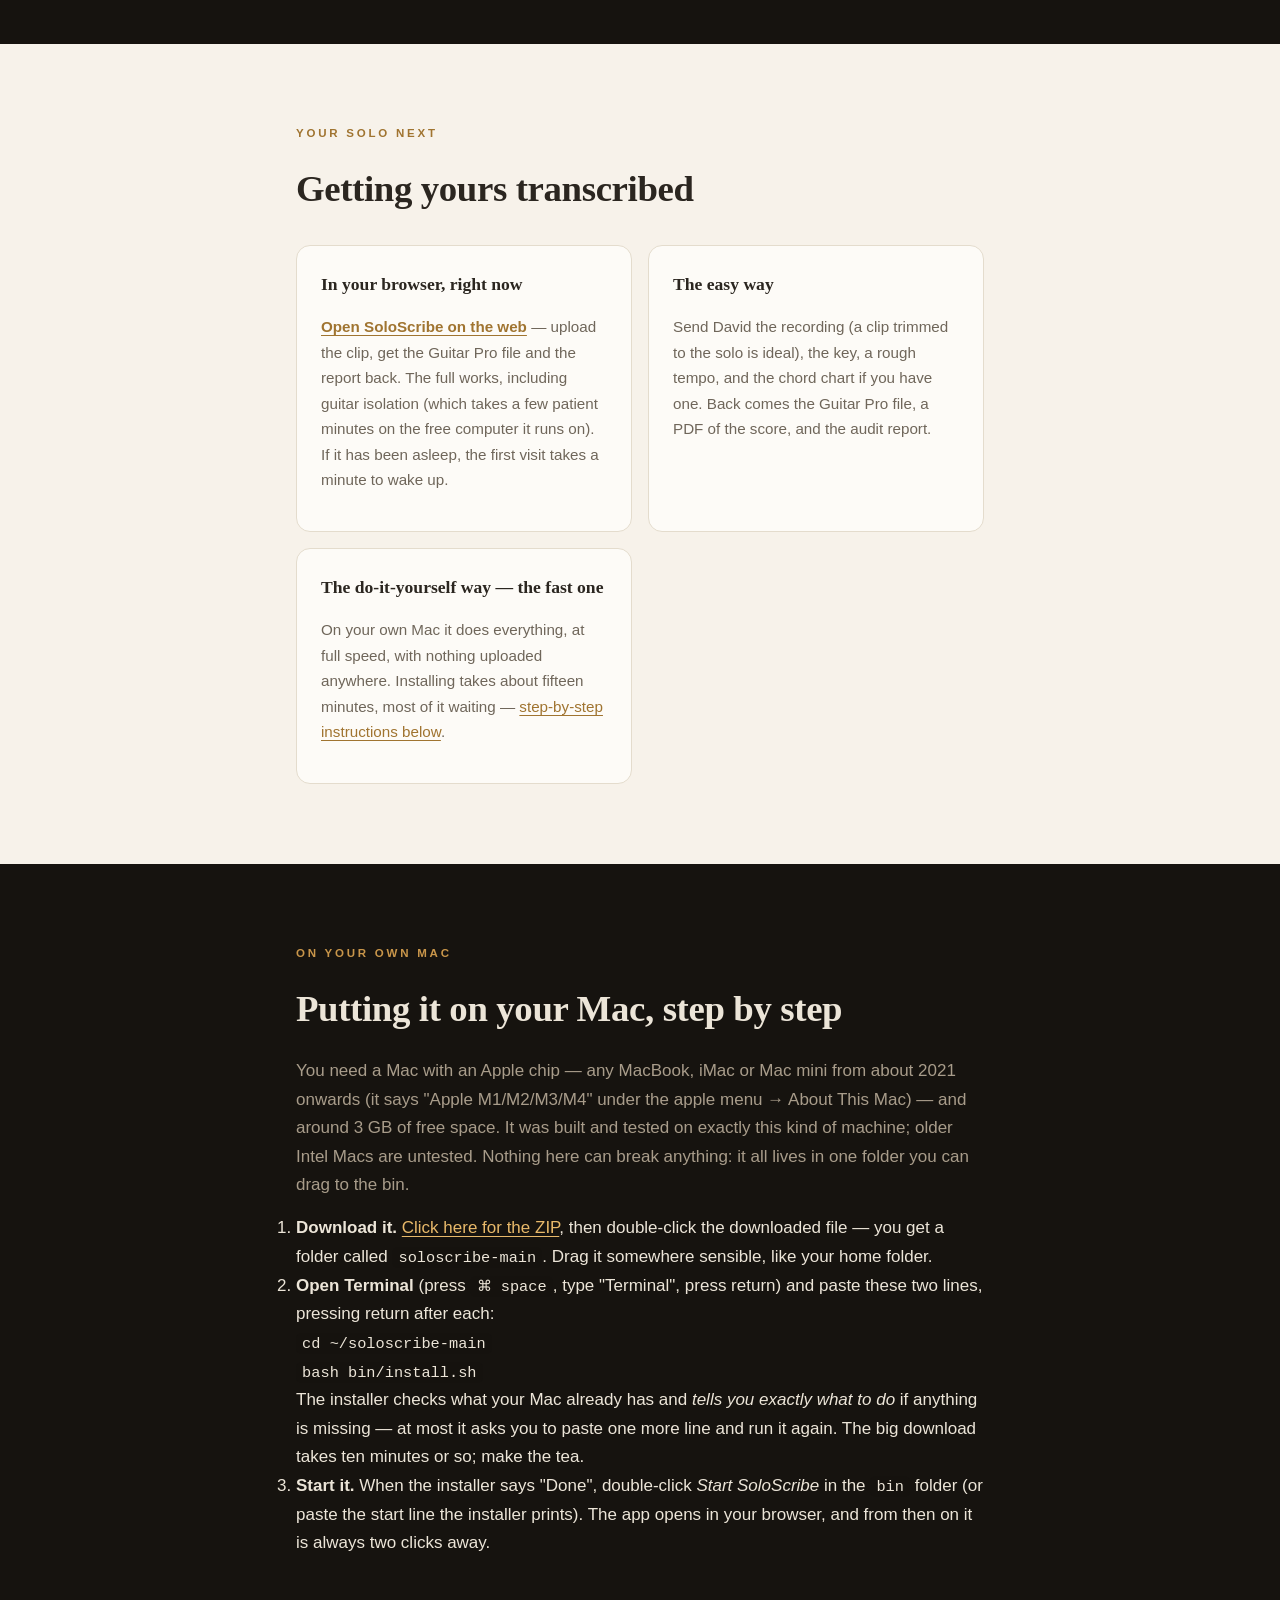
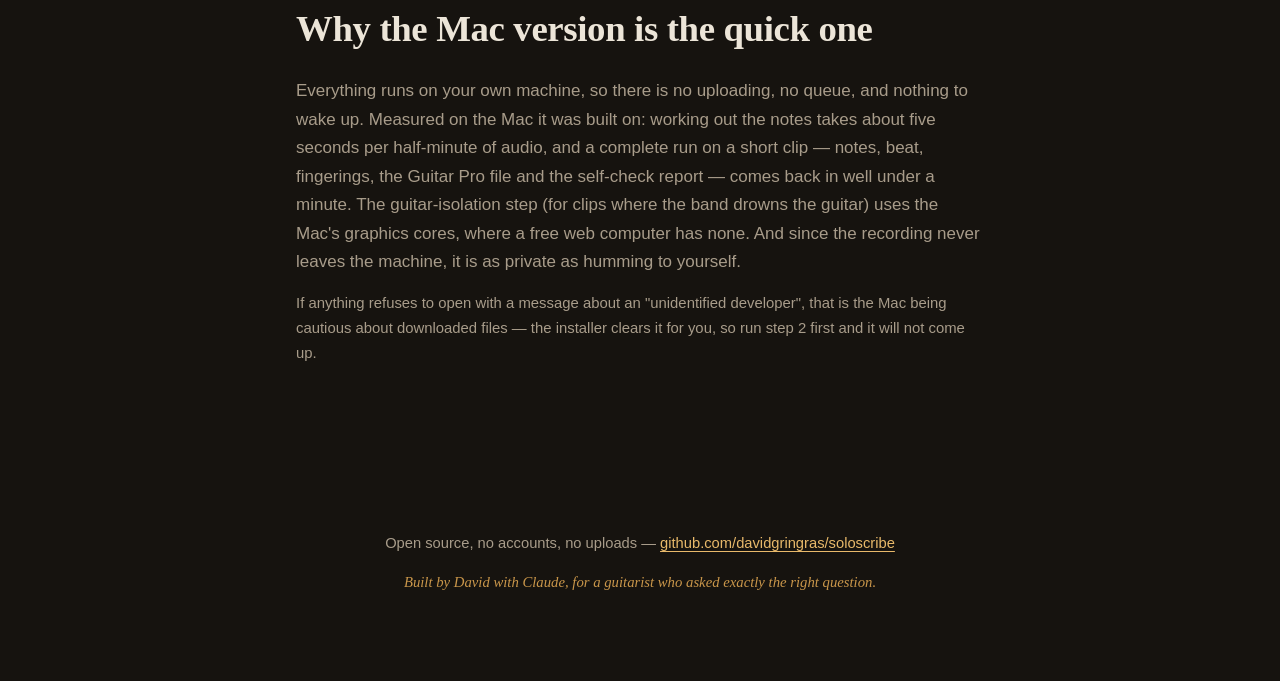
==== commit 17d34e82: "Live Space wired into site, guide and Dad note Co-Authored-By: Claude Fable 5 <noreply@anthropic.com" ====
--- a/site/index.html
+++ b/site/index.html
@@ -227,6 +227,7 @@
     much of it to trust.</p>
     <div class="hero-cta">
       <a class="btn primary" href="#stage" id="ctaWatch">▶&nbsp; Watch it read the music</a>
+      <a class="btn" href="https://huggingface.co/spaces/DGring/soloscribe">Try it on your own solo</a>
       <a class="btn" href="https://github.com/davidgringras/soloscribe">The code</a>
     </div>
   </div>
@@ -373,6 +374,15 @@
     <div class="kicker reveal" style="color:var(--brass-deep)">Your solo next</div>
     <h2 class="reveal">Getting yours transcribed</h2>
     <div class="twocard">
+      <div class="way reveal">
+        <h3>In your browser, right now</h3>
+        <p><a href="https://huggingface.co/spaces/DGring/soloscribe" style="color:var(--brass-deep)"><strong>Open
+        SoloScribe on the web</strong></a> — upload the clip, get the Guitar
+        Pro file and the report back. The full works, including guitar
+        isolation (which takes a few patient minutes on the free computer it
+        runs on). If it has been asleep, the first visit takes a minute to
+        wake up.</p>
+      </div>
       <div class="way reveal">
         <h3>The easy way</h3>
         <p>Send David the recording (a clip trimmed to the solo is ideal), the
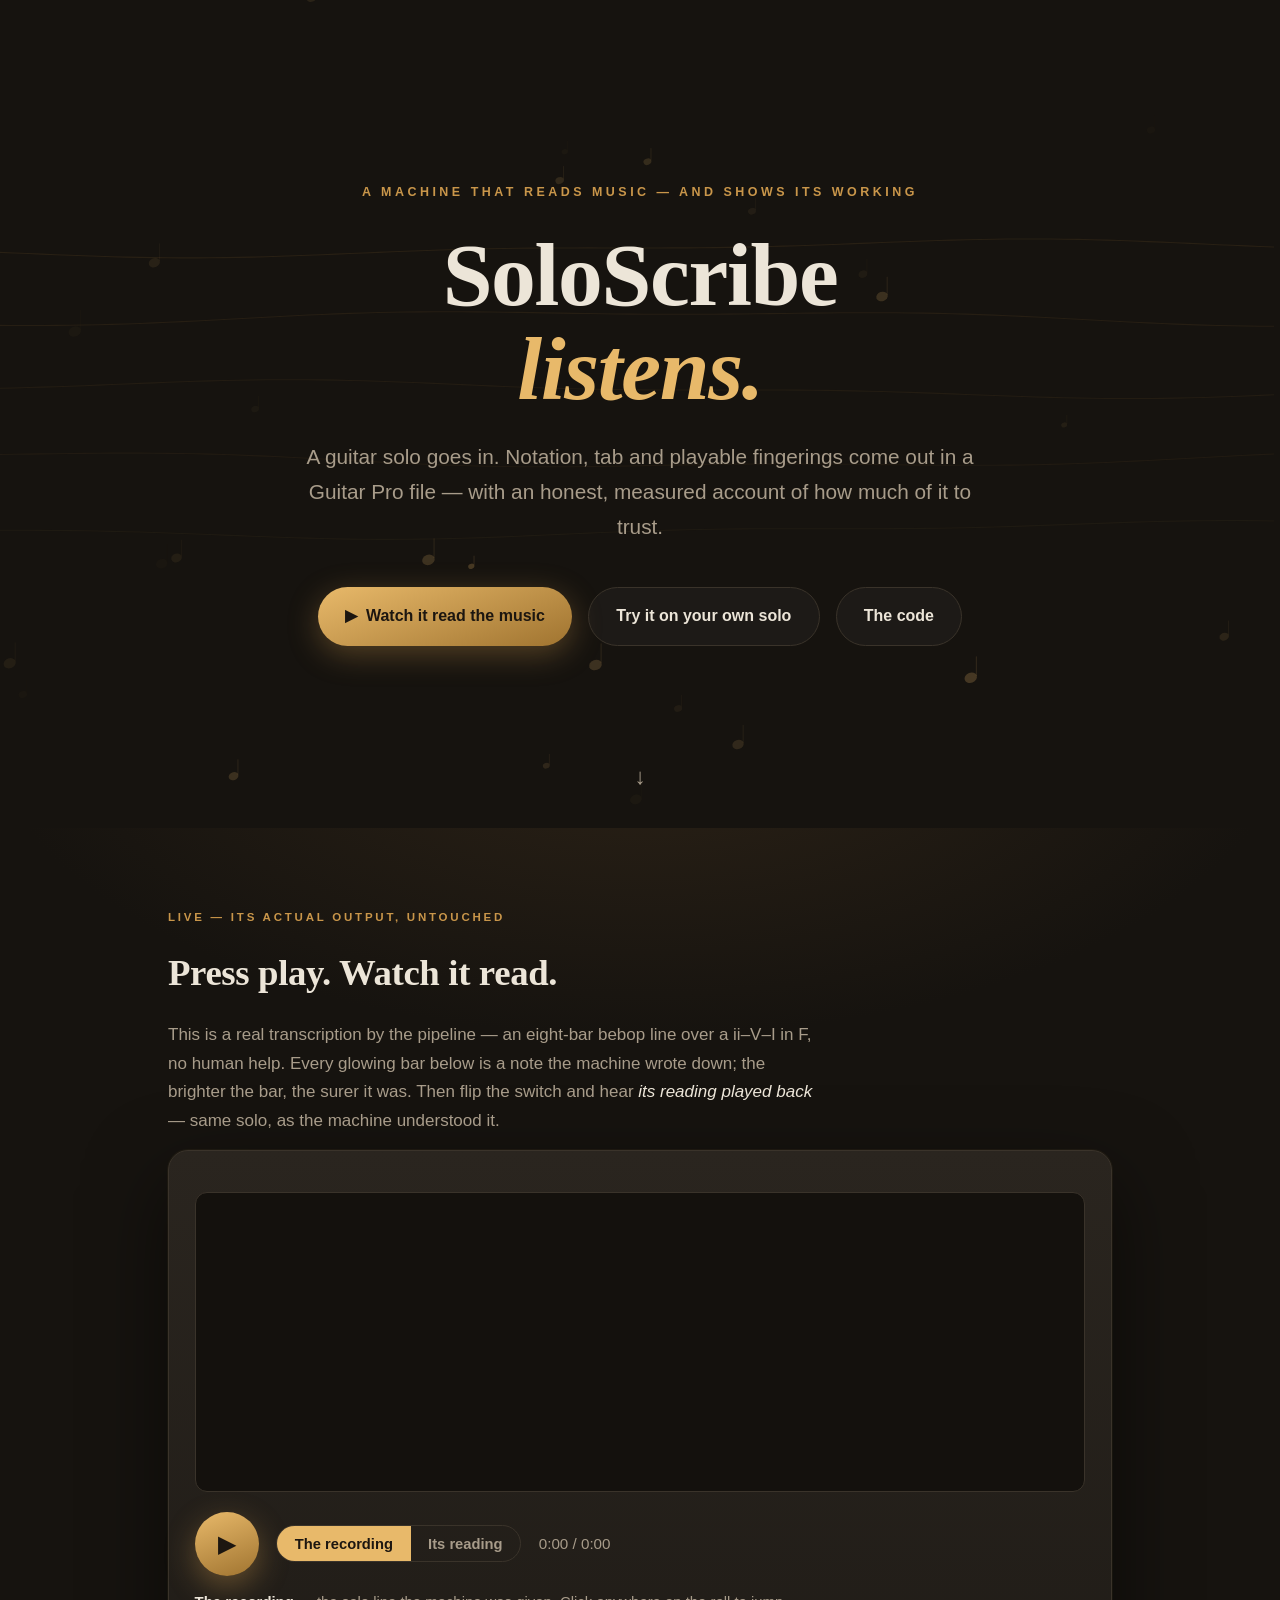
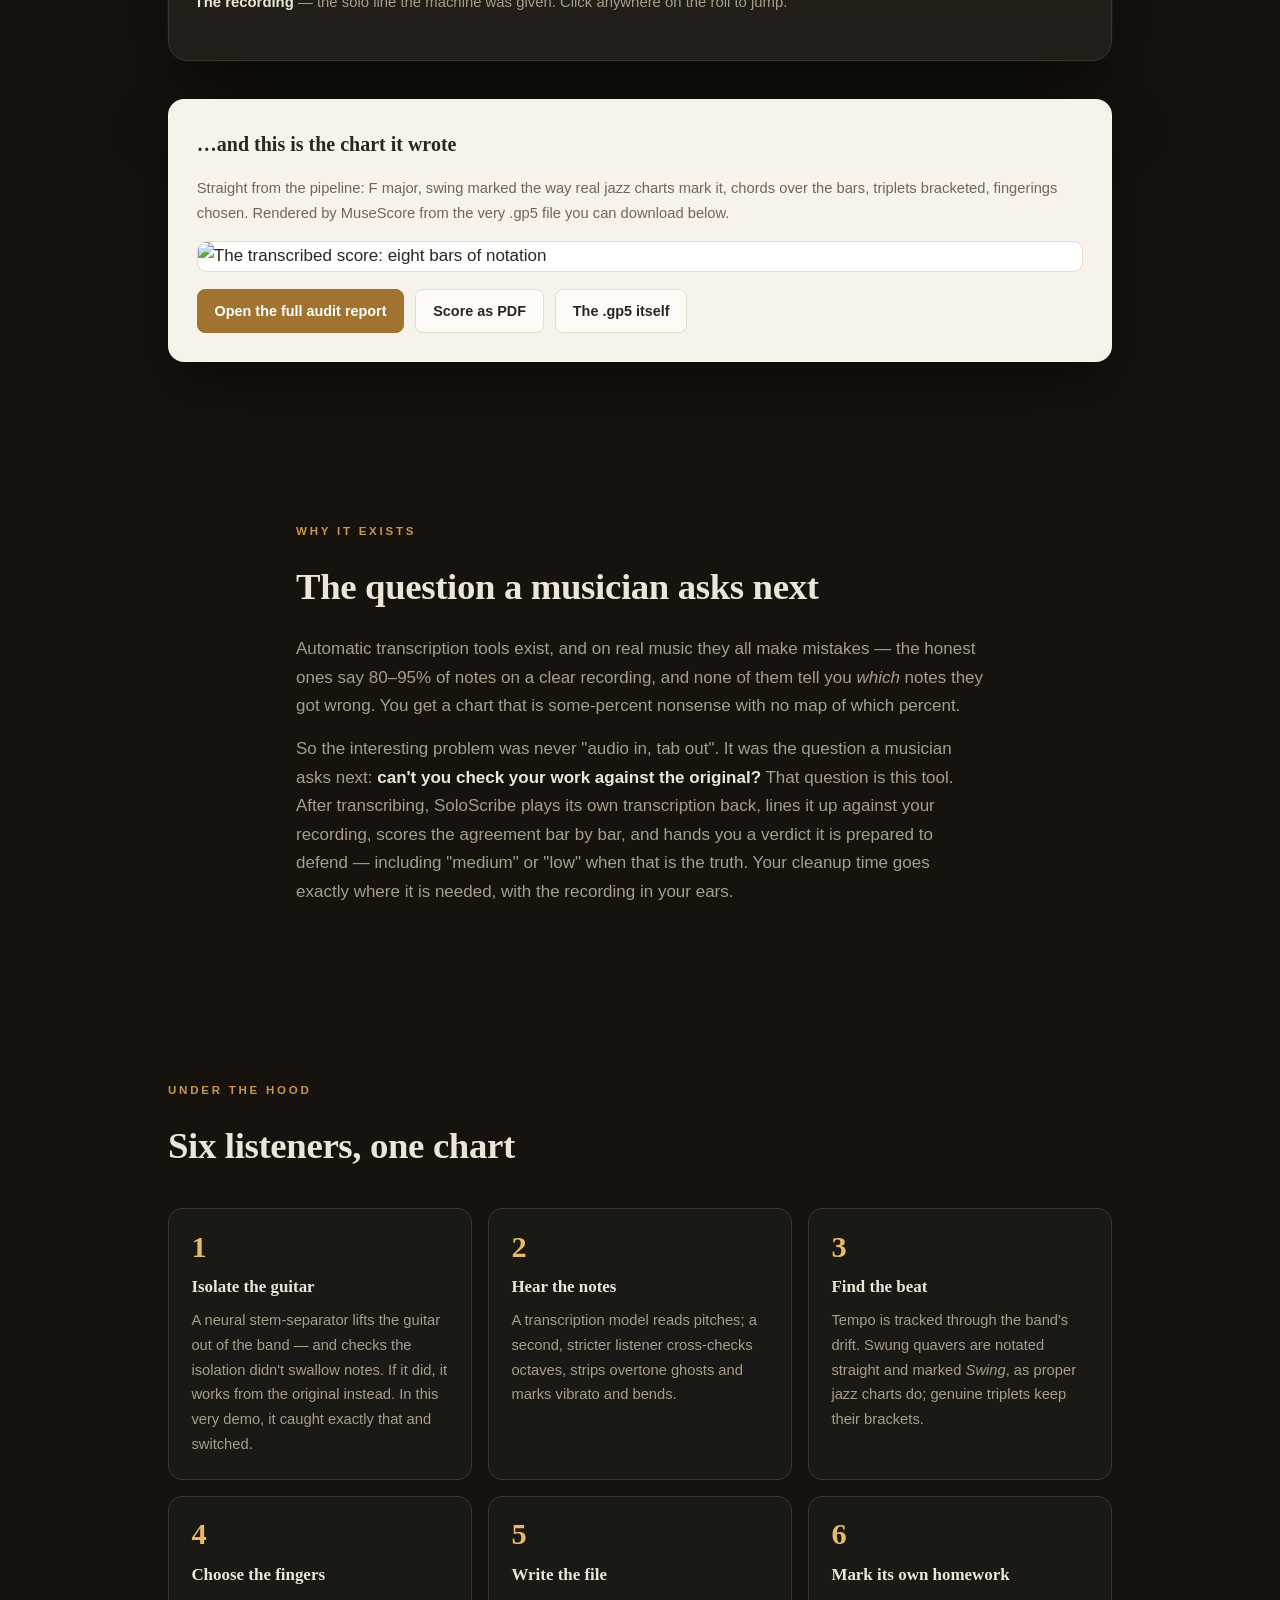
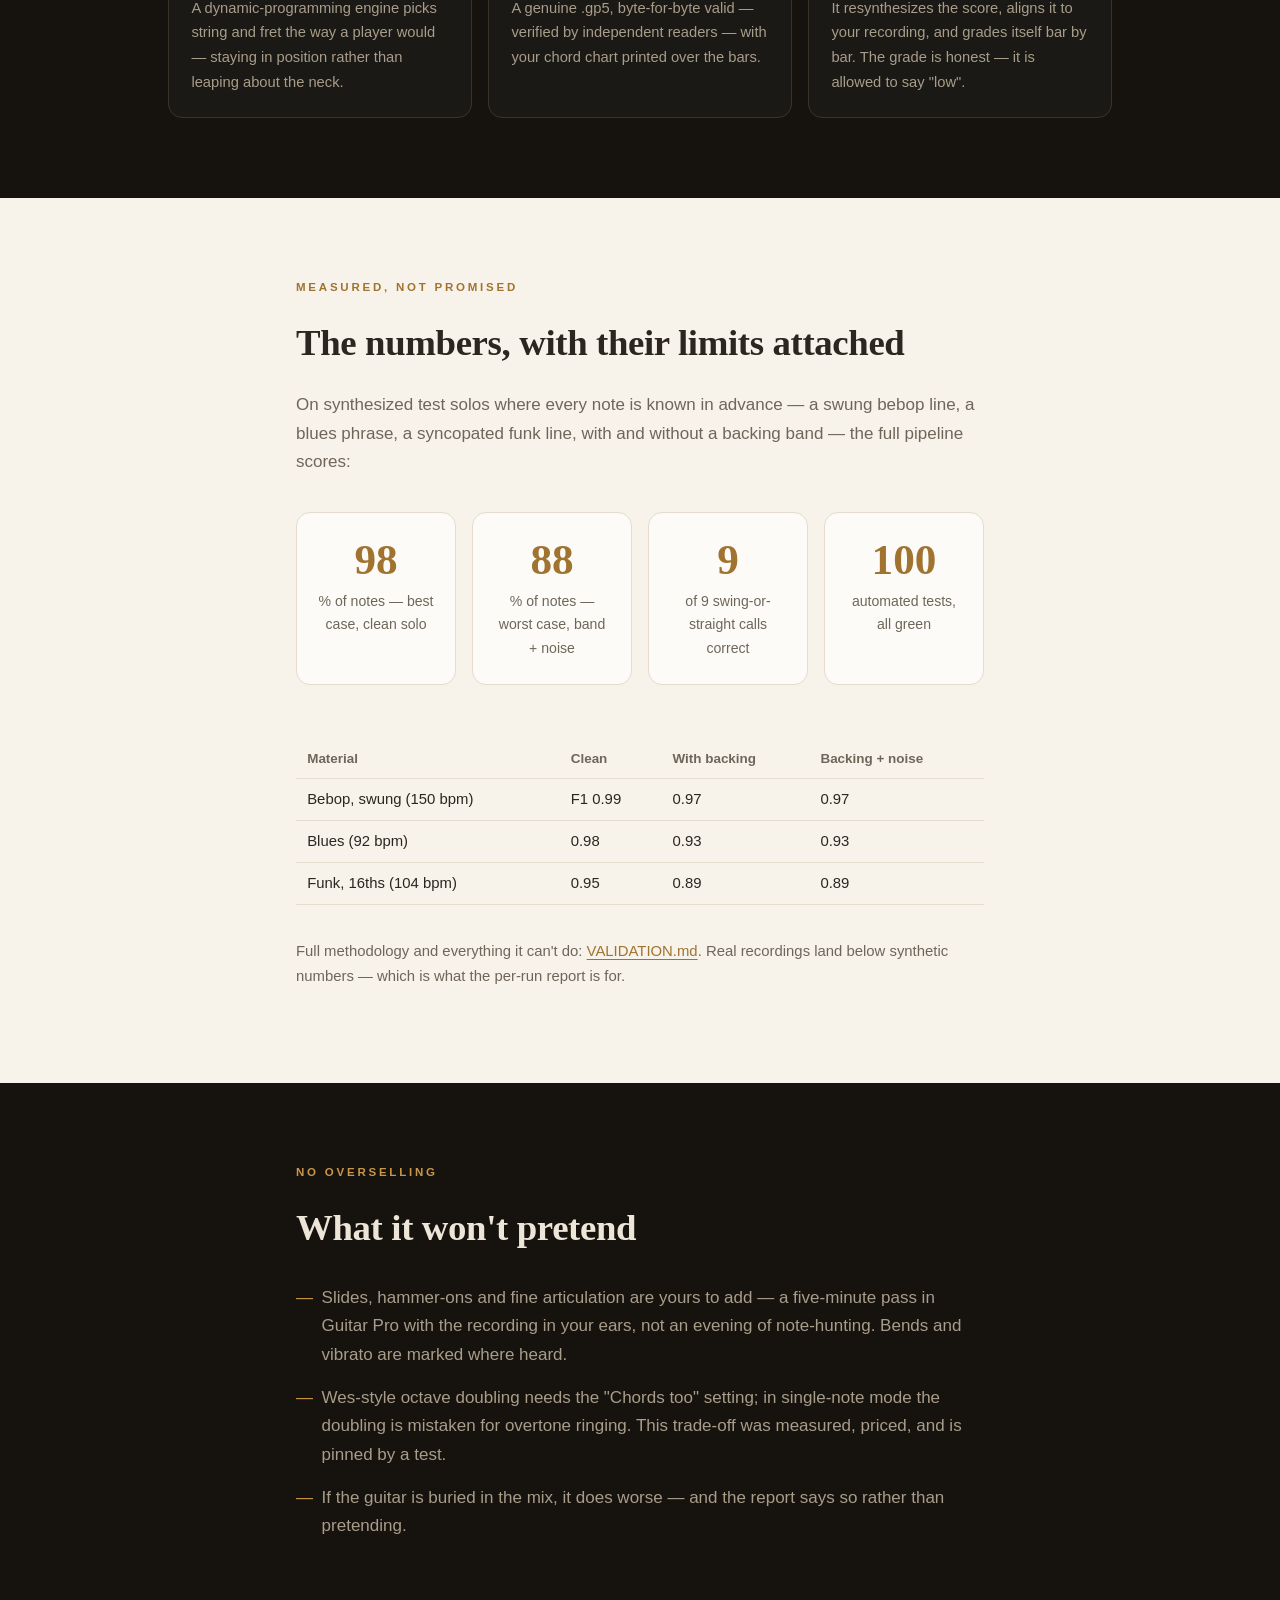
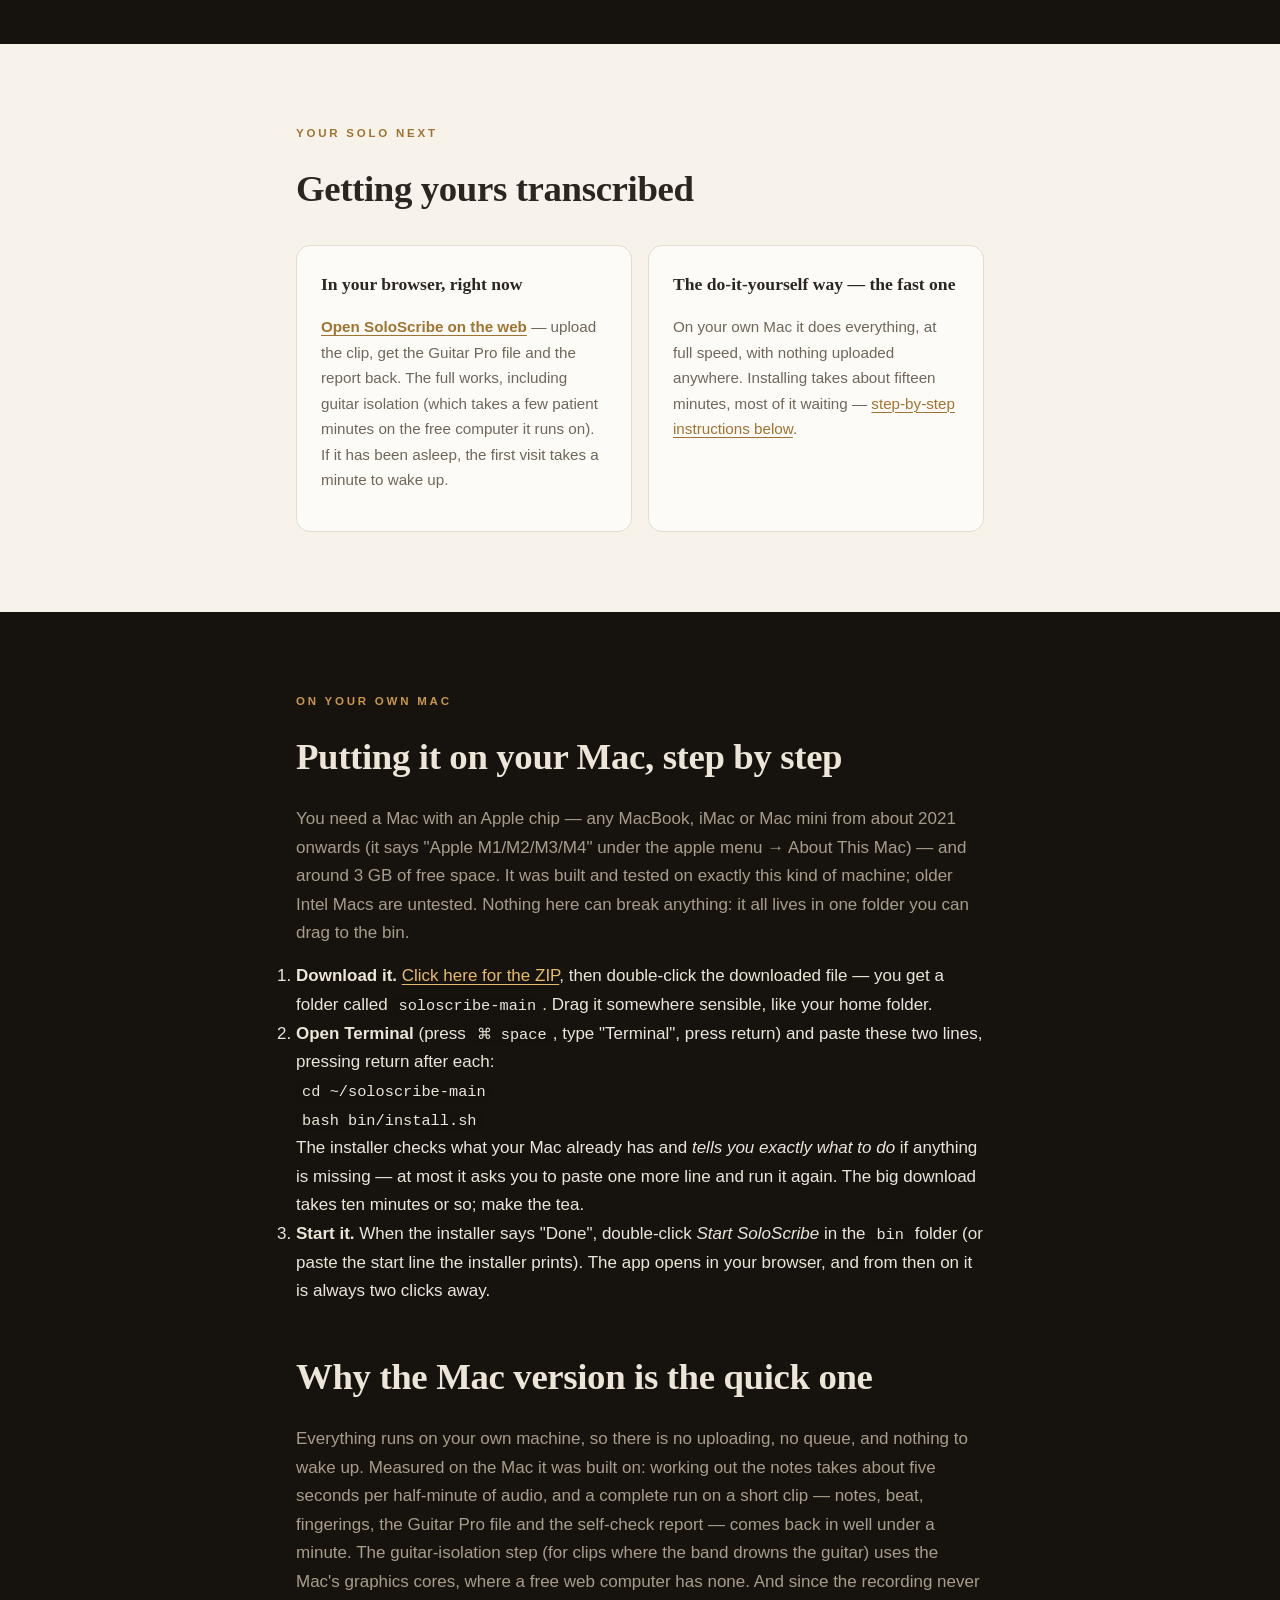
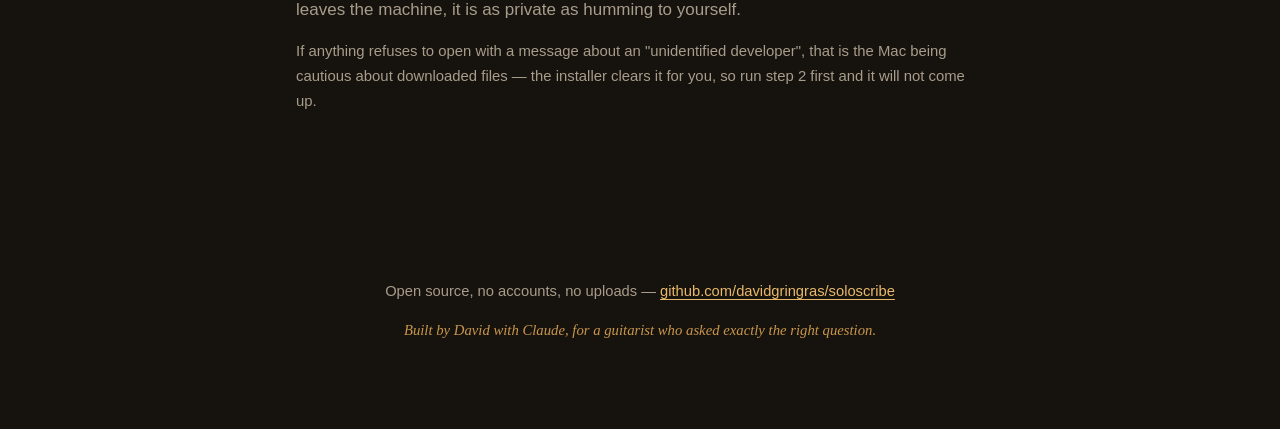
==== commit b2f562c7: "Subdivision-aware phase estimation; drop send-to-David; no pickup-bar artifacts Circular mean is deg" ====
--- a/site/index.html
+++ b/site/index.html
@@ -382,12 +382,6 @@
         isolation (which takes a few patient minutes on the free computer it
         runs on). If it has been asleep, the first visit takes a minute to
         wake up.</p>
-      </div>
-      <div class="way reveal">
-        <h3>The easy way</h3>
-        <p>Send David the recording (a clip trimmed to the solo is ideal), the
-        key, a rough tempo, and the chord chart if you have one. Back comes the
-        Guitar Pro file, a PDF of the score, and the audit report.</p>
       </div>
       <div class="way reveal">
         <h3>The do-it-yourself way &mdash; the fast one</h3>
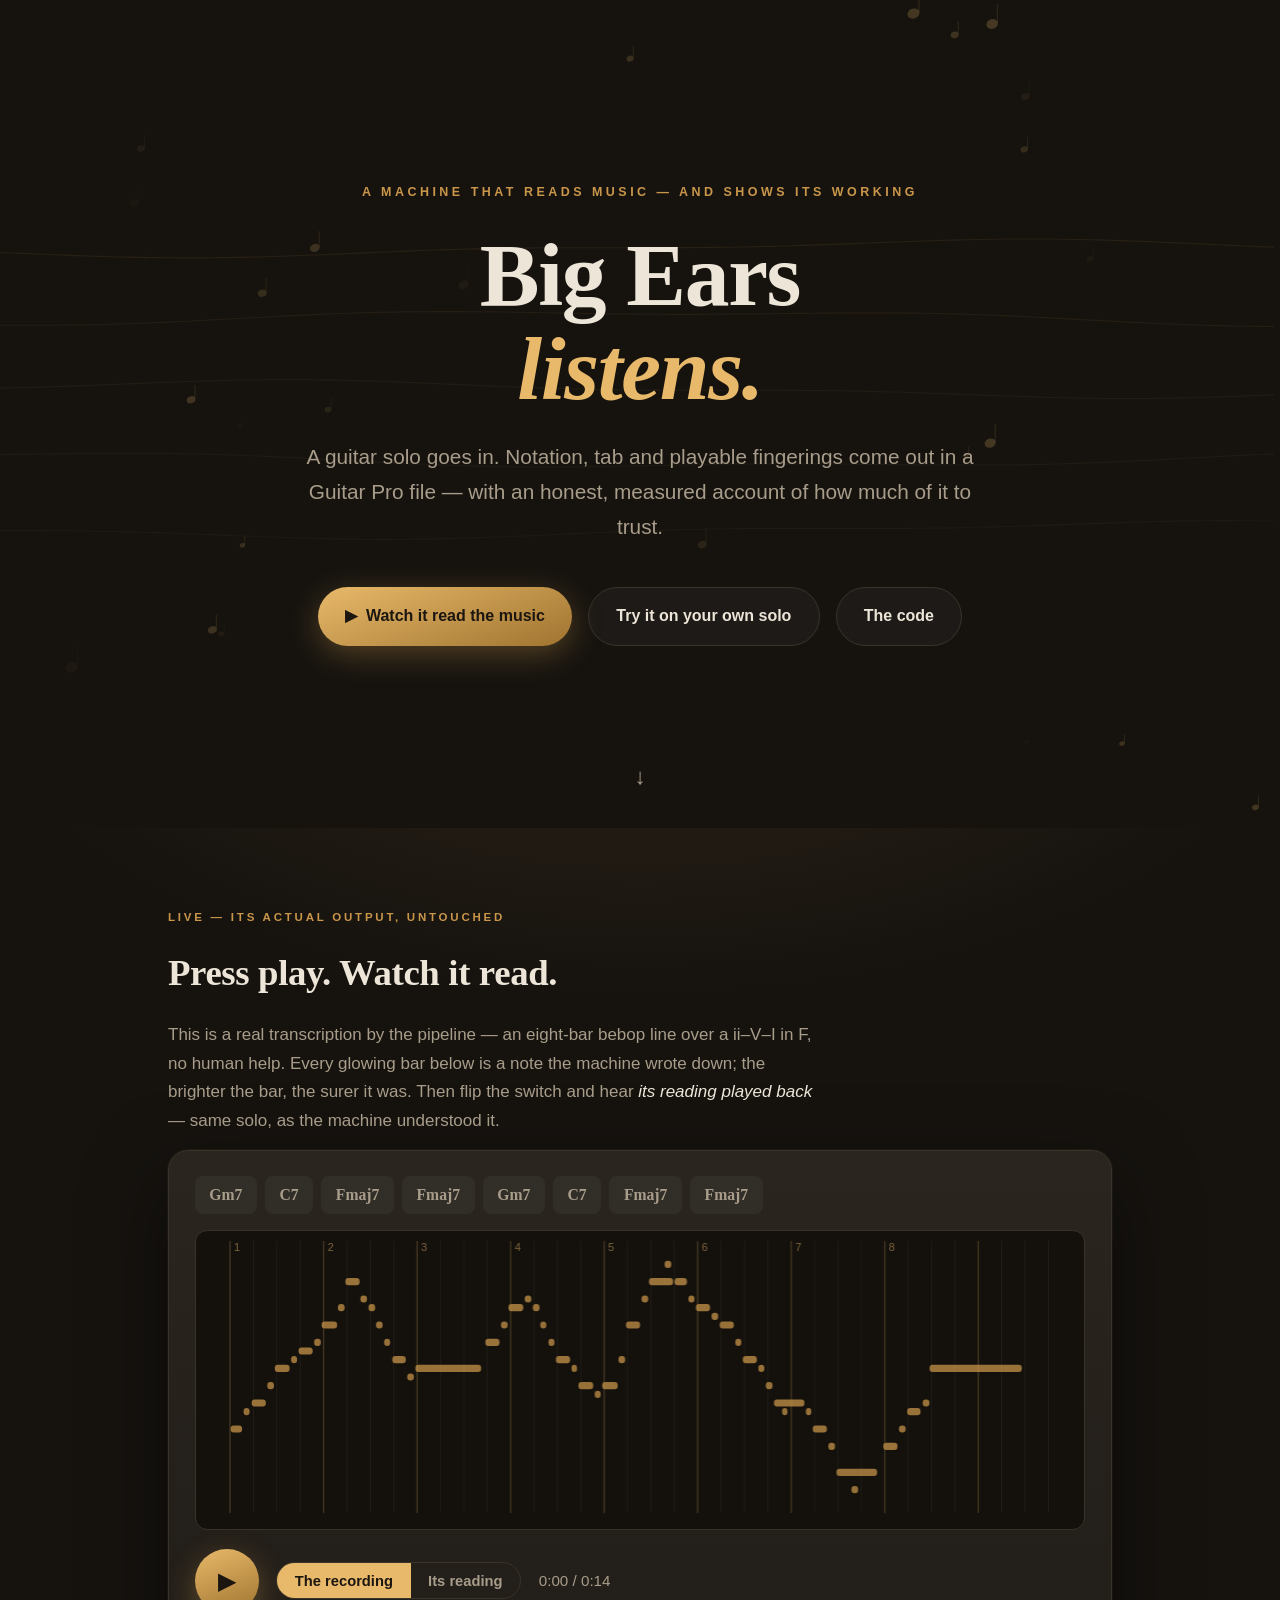
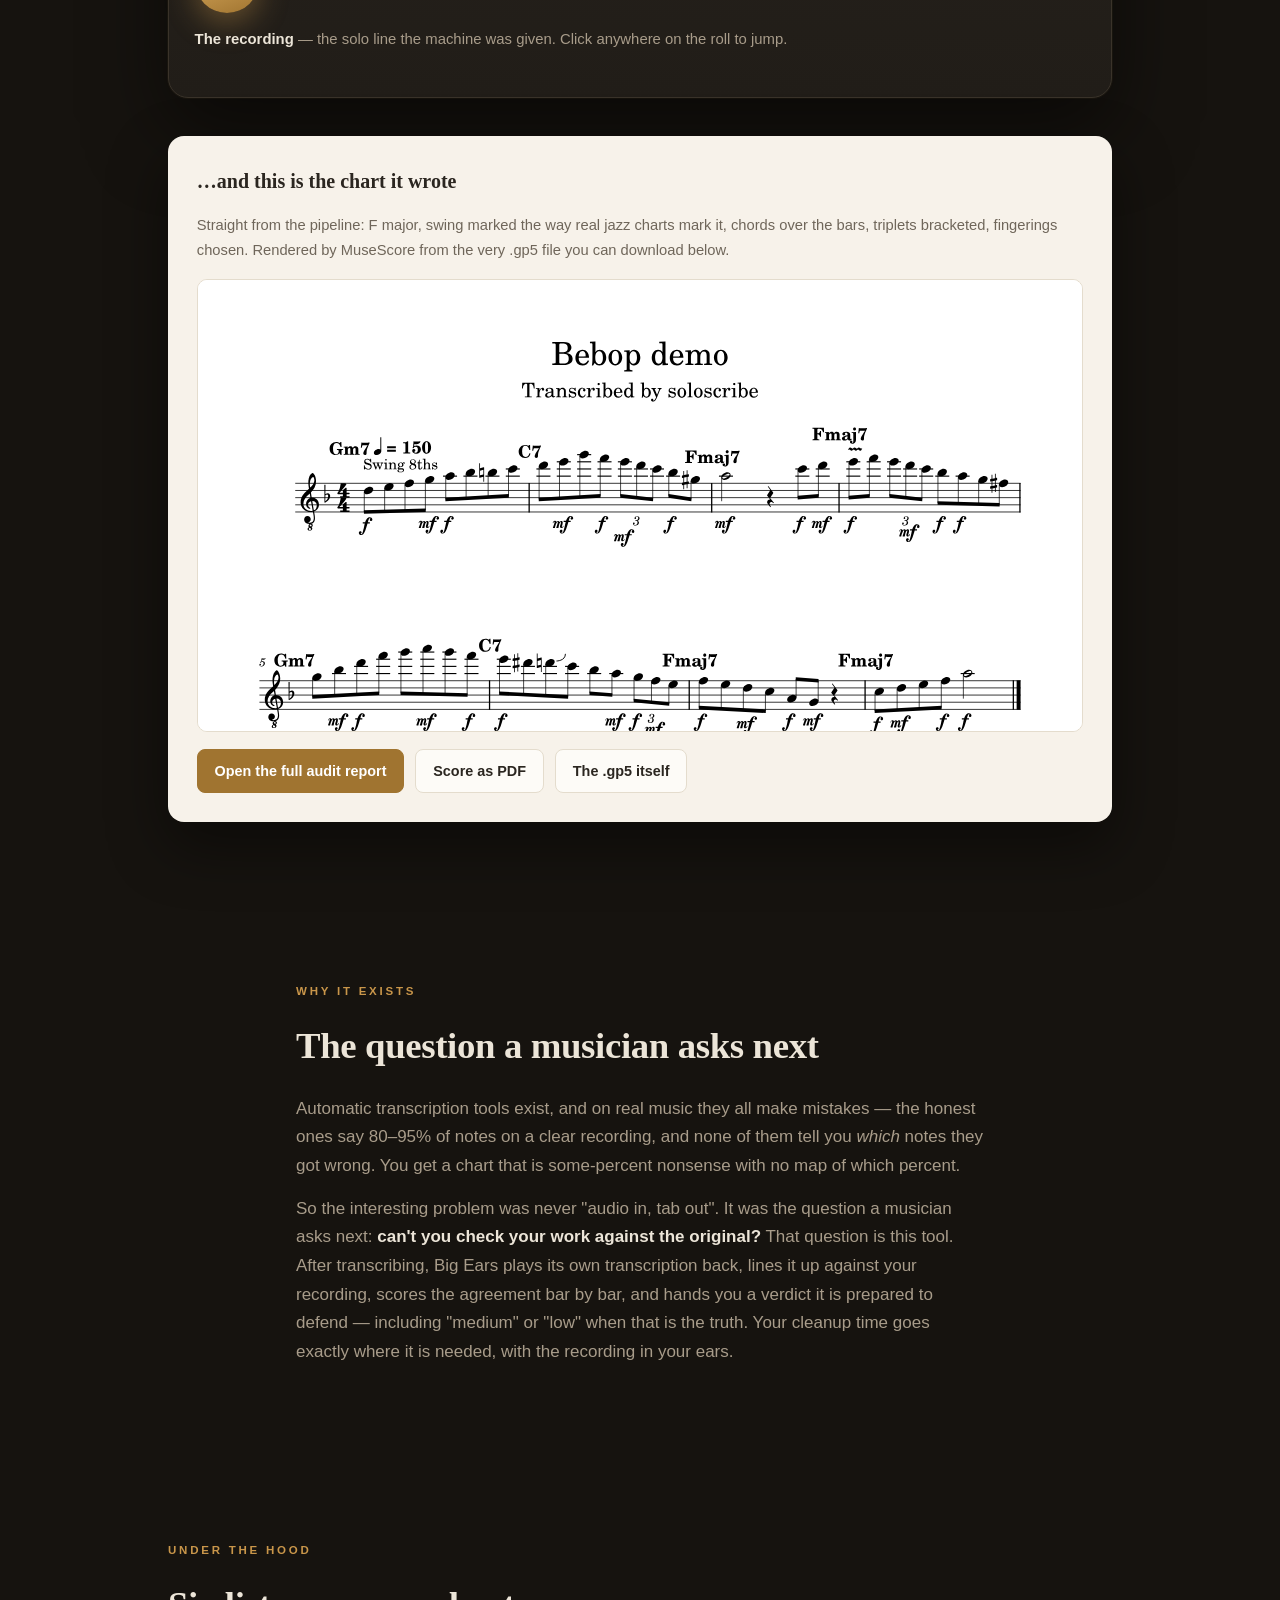
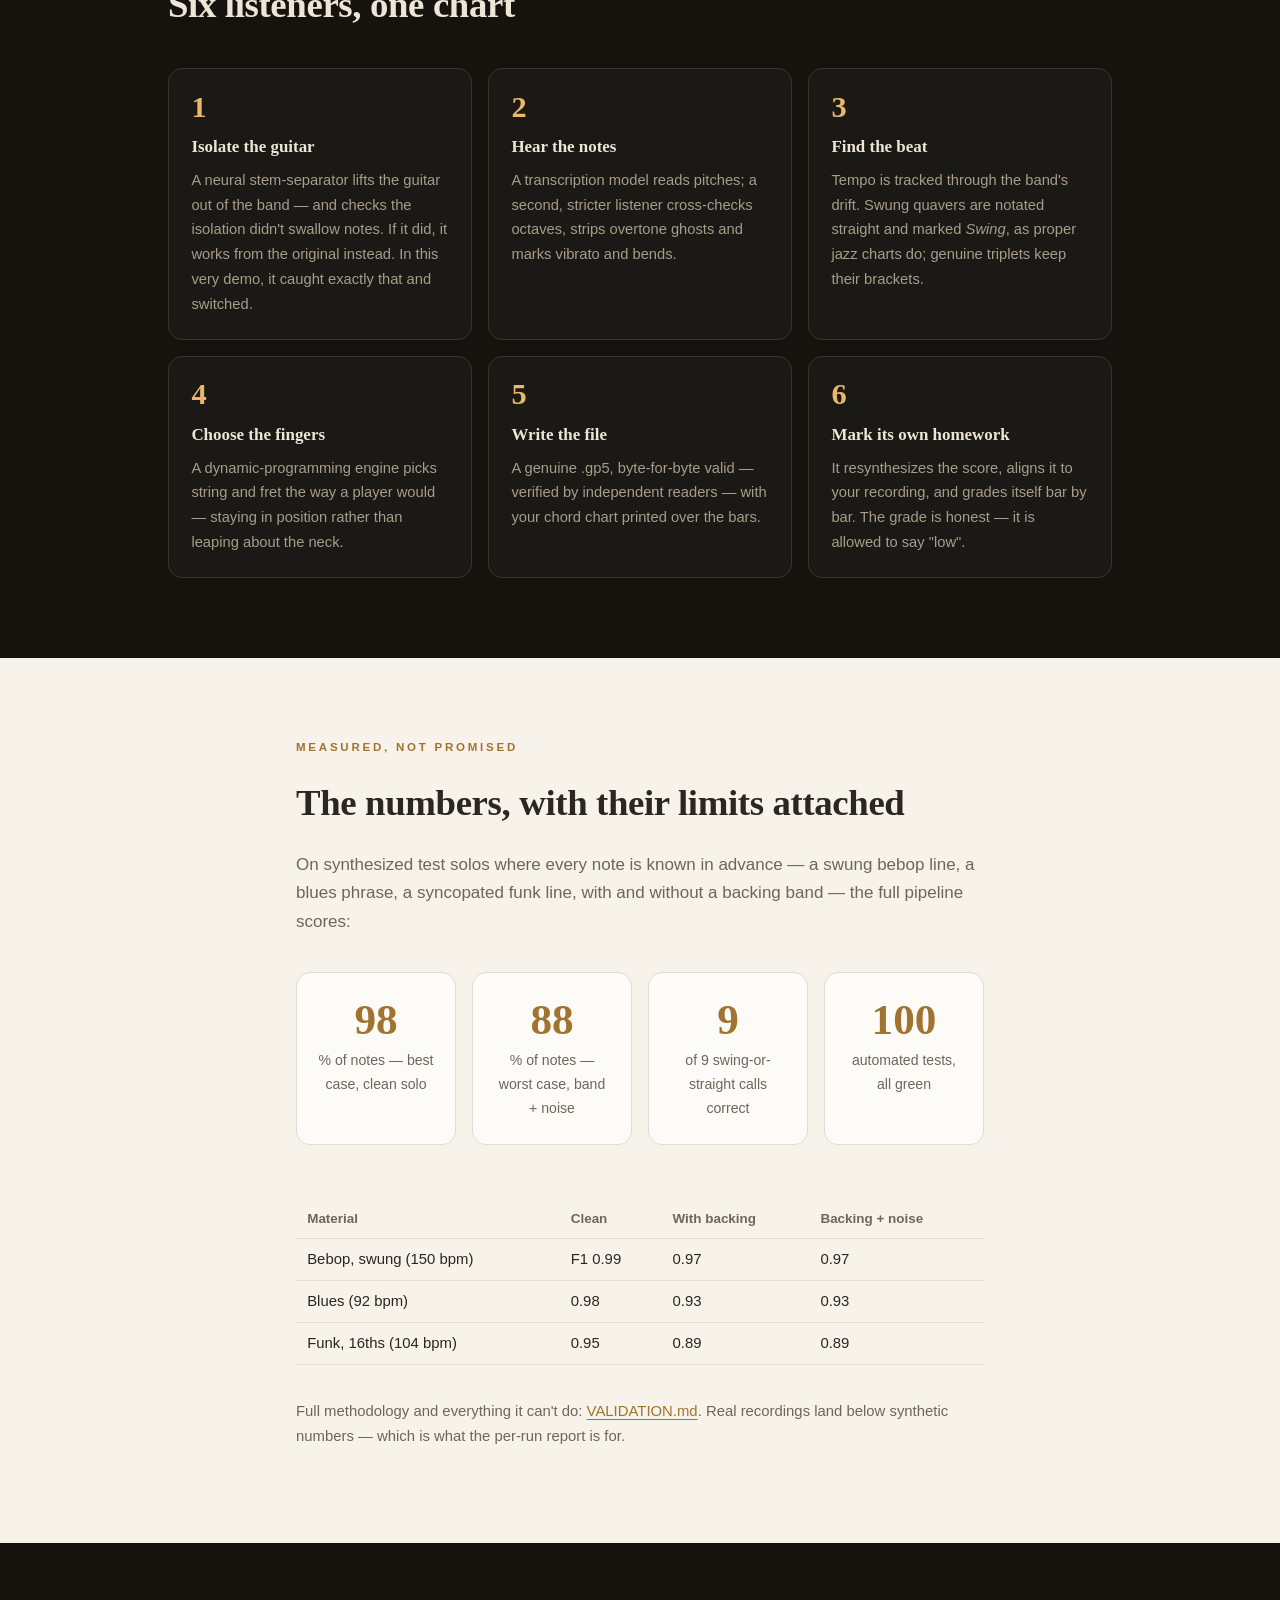
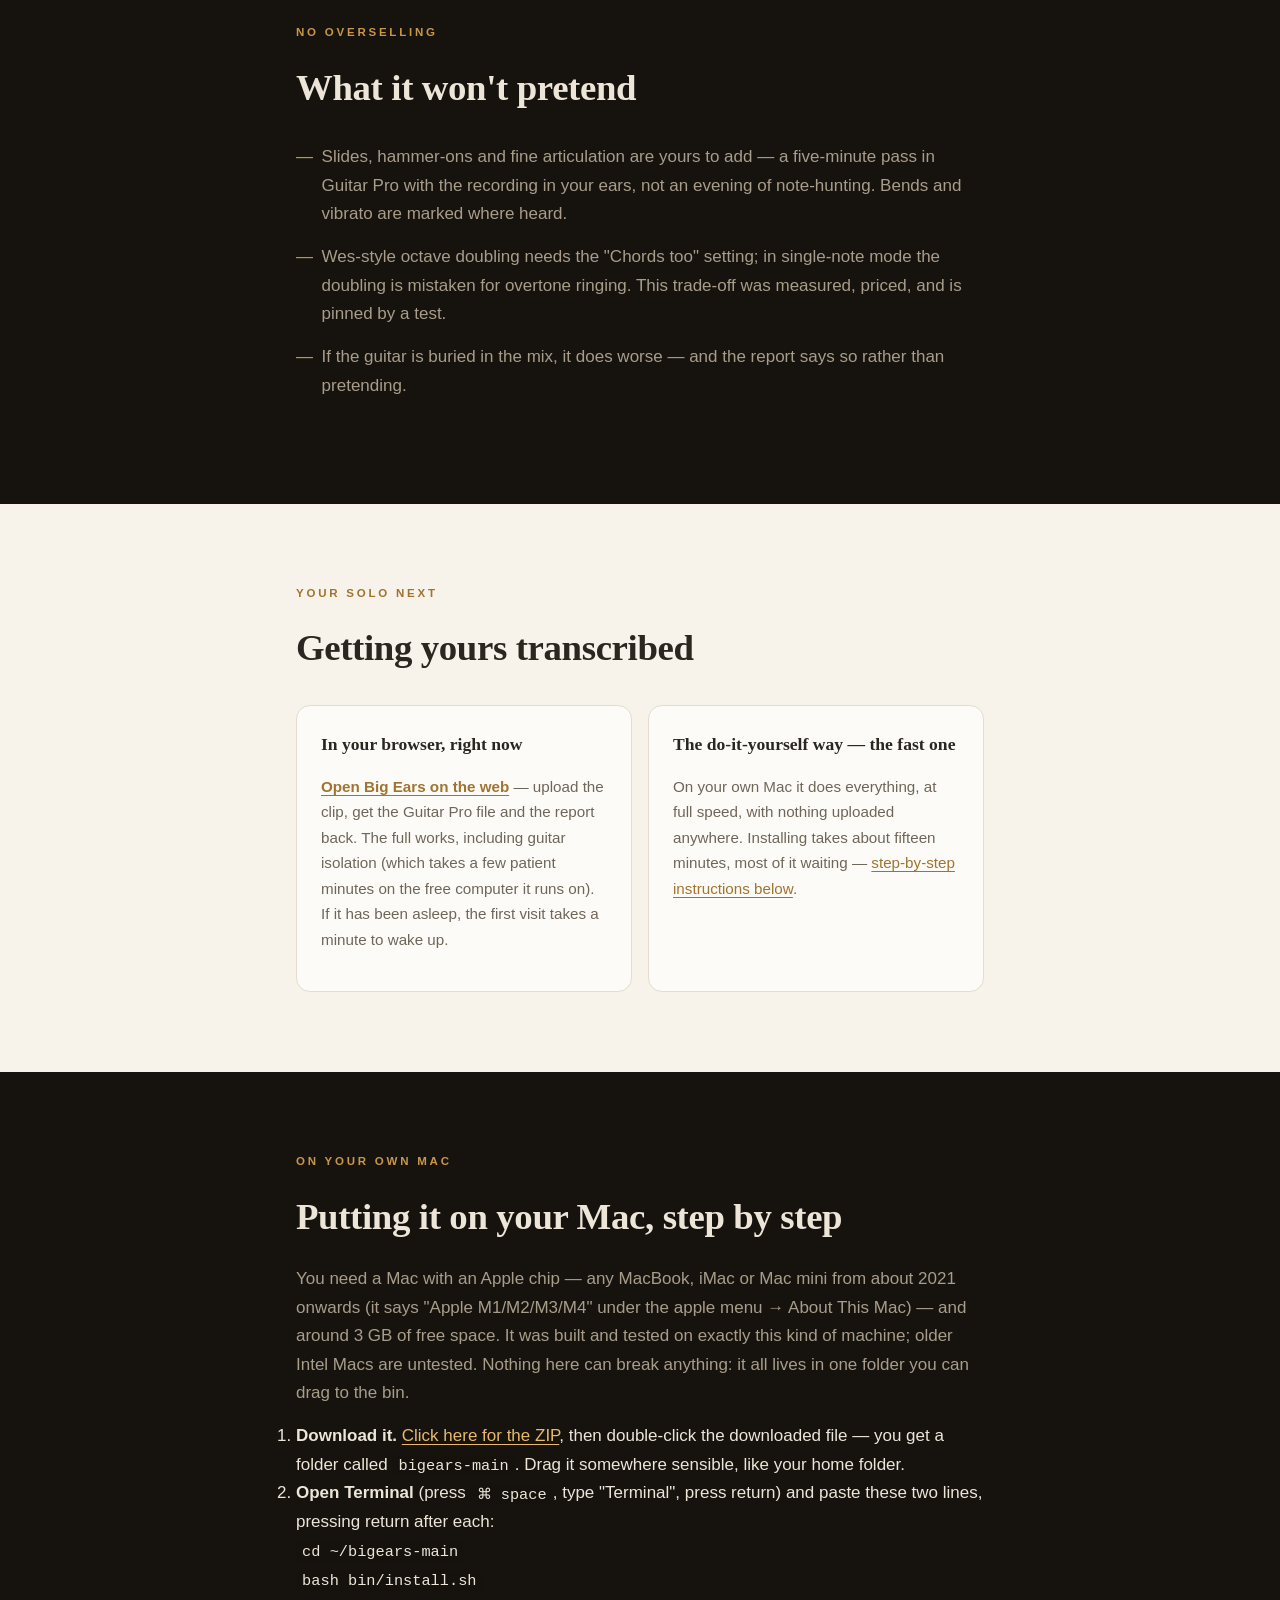
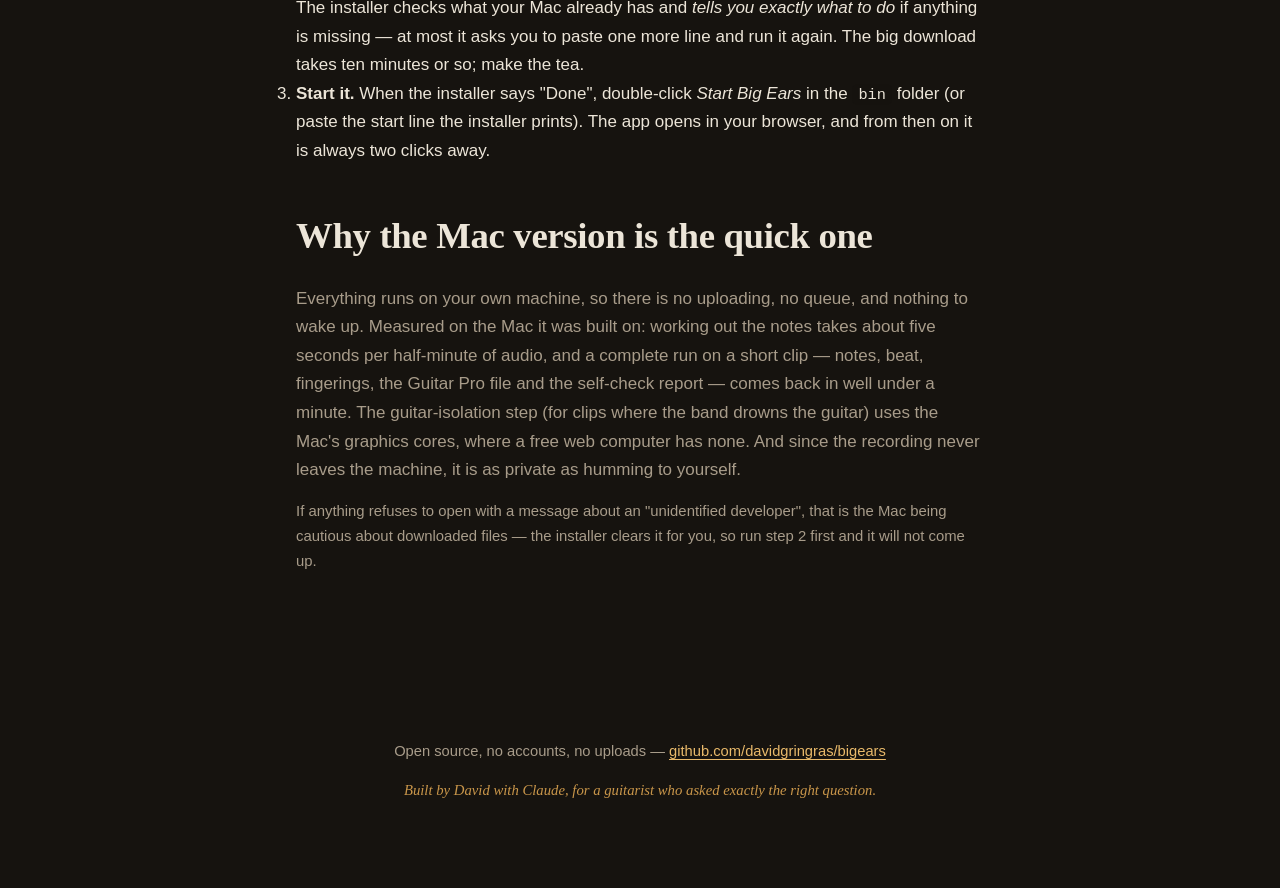
==== commit 55a17811: "Rename: the product is Big Ears Repos are bigears/bigears-web, the Space is DGring/bigears, every us" ====
--- a/site/index.html
+++ b/site/index.html
@@ -3,11 +3,11 @@
 <head>
 <meta charset="utf-8">
 <meta name="viewport" content="width=device-width, initial-scale=1">
-<title>SoloScribe — watch a machine read music</title>
+<title>Big Ears — watch a machine read music</title>
 <meta name="description" content="A guitar solo goes in. Notation, tab and an honest, measured account of how much to trust come out. Press play and watch it read the music.">
-<meta property="og:title" content="SoloScribe — watch a machine read music">
+<meta property="og:title" content="Big Ears — watch a machine read music">
 <meta property="og:description" content="A guitar solo goes in. Notation, tab and an honest account of how much to trust come out. Press play and watch it read the music.">
-<meta property="og:image" content="https://davidgringras.github.io/soloscribe/site/assets/og.png">
+<meta property="og:image" content="https://davidgringras.github.io/bigears/site/assets/og.png">
 <meta property="og:type" content="website">
 <meta name="twitter:card" content="summary_large_image">
 <link rel="icon" href="data:image/svg+xml,%3Csvg xmlns='http://www.w3.org/2000/svg' viewBox='0 0 100 100'%3E%3Ctext y='80' font-size='80'%3E%F0%9F%8E%B8%3C/text%3E%3C/svg%3E">
@@ -221,14 +221,14 @@
   <canvas id="sky" aria-hidden="true"></canvas>
   <div class="hero-inner">
     <div class="overline">A machine that reads music — and shows its working</div>
-    <h1>SoloScribe<br><span class="flourish">listens.</span></h1>
+    <h1>Big Ears<br><span class="flourish">listens.</span></h1>
     <p class="lede">A guitar solo goes in. Notation, tab and playable fingerings
     come out in a Guitar Pro file — with an honest, measured account of how
     much of it to trust.</p>
     <div class="hero-cta">
       <a class="btn primary" href="#stage" id="ctaWatch">▶&nbsp; Watch it read the music</a>
-      <a class="btn" href="https://huggingface.co/spaces/DGring/soloscribe">Try it on your own solo</a>
-      <a class="btn" href="https://github.com/davidgringras/soloscribe">The code</a>
+      <a class="btn" href="https://huggingface.co/spaces/DGring/bigears">Try it on your own solo</a>
+      <a class="btn" href="https://github.com/davidgringras/bigears">The code</a>
     </div>
   </div>
   <div class="scroll-hint" aria-hidden="true">↓</div>
@@ -264,11 +264,11 @@
       <p class="sub">Straight from the pipeline: F major, swing marked the way real
       jazz charts mark it, chords over the bars, triplets bracketed, fingerings
       chosen. Rendered by MuseScore from the very .gp5 file you can download below.</p>
-      <div class="scorebox"><img src="https://davidgringras.github.io/soloscribe/site/assets/score-1.svg" alt="The transcribed score: eight bars of notation" loading="lazy"></div>
+      <div class="scorebox"><img src="https://davidgringras.github.io/bigears/site/assets/score-1.svg" alt="The transcribed score: eight bars of notation" loading="lazy"></div>
       <div class="chart-links">
-        <a class="chip gold" href="https://davidgringras.github.io/soloscribe/site/report.html">Open the full audit report</a>
-        <a class="chip" href="https://davidgringras.github.io/soloscribe/site/score.pdf">Score as PDF</a>
-        <a class="chip" href="https://davidgringras.github.io/soloscribe/site/assets/demo.gp5" download>The .gp5 itself</a>
+        <a class="chip gold" href="https://davidgringras.github.io/bigears/site/report.html">Open the full audit report</a>
+        <a class="chip" href="https://davidgringras.github.io/bigears/site/score.pdf">Score as PDF</a>
+        <a class="chip" href="https://davidgringras.github.io/bigears/site/assets/demo.gp5" download>The .gp5 itself</a>
       </div>
     </div>
   </div>
@@ -285,7 +285,7 @@
     <p class="reveal">So the interesting problem was never "audio in, tab out".
     It was the question a musician asks next: <strong style="color:var(--text-d)">can't
     you check your work against the original?</strong> That question is this tool.
-    After transcribing, SoloScribe plays its own transcription back, lines it up
+    After transcribing, Big Ears plays its own transcription back, lines it up
     against your recording, scores the agreement bar by bar, and hands you a
     verdict it is prepared to defend — including "medium" or "low" when that is
     the truth. Your cleanup time goes exactly where it is needed, with the
@@ -346,7 +346,7 @@
     </table>
     </div>
     <p class="quiet reveal">Full methodology and everything it can't do:
-    <a href="https://github.com/davidgringras/soloscribe/blob/main/docs/VALIDATION.md" style="color:var(--brass-deep)">VALIDATION.md</a>.
+    <a href="https://github.com/davidgringras/bigears/blob/main/docs/VALIDATION.md" style="color:var(--brass-deep)">VALIDATION.md</a>.
     Real recordings land below synthetic numbers — which is what the per-run
     report is for.</p>
   </div>
@@ -376,8 +376,8 @@
     <div class="twocard">
       <div class="way reveal">
         <h3>In your browser, right now</h3>
-        <p><a href="https://huggingface.co/spaces/DGring/soloscribe" style="color:var(--brass-deep)"><strong>Open
-        SoloScribe on the web</strong></a> — upload the clip, get the Guitar
+        <p><a href="https://huggingface.co/spaces/DGring/bigears" style="color:var(--brass-deep)"><strong>Open
+        Big Ears on the web</strong></a> — upload the clip, get the Guitar
         Pro file and the report back. The full works, including guitar
         isolation (which takes a few patient minutes on the free computer it
         runs on). If it has been asleep, the first visit takes a minute to
@@ -406,21 +406,21 @@
     you can drag to the bin.</p>
     <ol class="steps">
       <li class="reveal"><strong>Download it.</strong>
-        <a href="https://github.com/davidgringras/soloscribe/archive/refs/heads/main.zip" style="color:var(--brass-hi)">Click
+        <a href="https://github.com/davidgringras/bigears/archive/refs/heads/main.zip" style="color:var(--brass-hi)">Click
         here for the ZIP</a>, then double-click the downloaded file &mdash; you get a
-        folder called <code>soloscribe-main</code>. Drag it somewhere sensible,
+        folder called <code>bigears-main</code>. Drag it somewhere sensible,
         like your home folder.</li>
       <li class="reveal"><strong>Open Terminal</strong> (press
         <code>&#8984;&nbsp;space</code>, type "Terminal", press return) and paste
         these two lines, pressing return after each:<br>
-        <code>cd ~/soloscribe-main</code><br>
+        <code>cd ~/bigears-main</code><br>
         <code>bash bin/install.sh</code><br>
         The installer checks what your Mac already has and <em>tells you
         exactly what to do</em> if anything is missing &mdash; at most it asks you
         to paste one more line and run it again. The big download takes ten
         minutes or so; make the tea.</li>
       <li class="reveal"><strong>Start it.</strong> When the installer says
-        "Done", double-click <em>Start&nbsp;SoloScribe</em> in the
+        "Done", double-click <em>Start&nbsp;Big Ears</em> in the
         <code>bin</code> folder (or paste the start line the installer prints).
         The app opens in your browser, and from then on it is always two
         clicks away.</li>
@@ -444,7 +444,7 @@
 
 <footer class="dark">
   <p>Open source, no accounts, no uploads —
-  <a href="https://github.com/davidgringras/soloscribe">github.com/davidgringras/soloscribe</a></p>
+  <a href="https://github.com/davidgringras/bigears">github.com/davidgringras/bigears</a></p>
   <p class="sig">Built by David with Claude, for a guitarist who asked exactly
   the right question.</p>
 </footer>
@@ -452,7 +452,7 @@
 <script>
 (function () {
   "use strict";
-  const ASSETS = "https://davidgringras.github.io/soloscribe/site/assets/";
+  const ASSETS = "https://davidgringras.github.io/bigears/site/assets/";
   const reduced = window.matchMedia("(prefers-reduced-motion: reduce)").matches;
 
   /* ---------- scroll reveals ---------- */
@@ -631,7 +631,7 @@
       bufs.A = parts[0]; bufs.B = parts[1]; ready = true;
     } catch (e) {
       cap.innerHTML = "The demo audio couldn't load on this connection — the " +
-        "<a href='https://davidgringras.github.io/soloscribe/site/report.html'>full report</a> has the same players.";
+        "<a href='https://davidgringras.github.io/bigears/site/report.html'>full report</a> has the same players.";
     }
     playBtn.disabled = false; playBtn.textContent = "▶"; loading = false;
     return ready;
